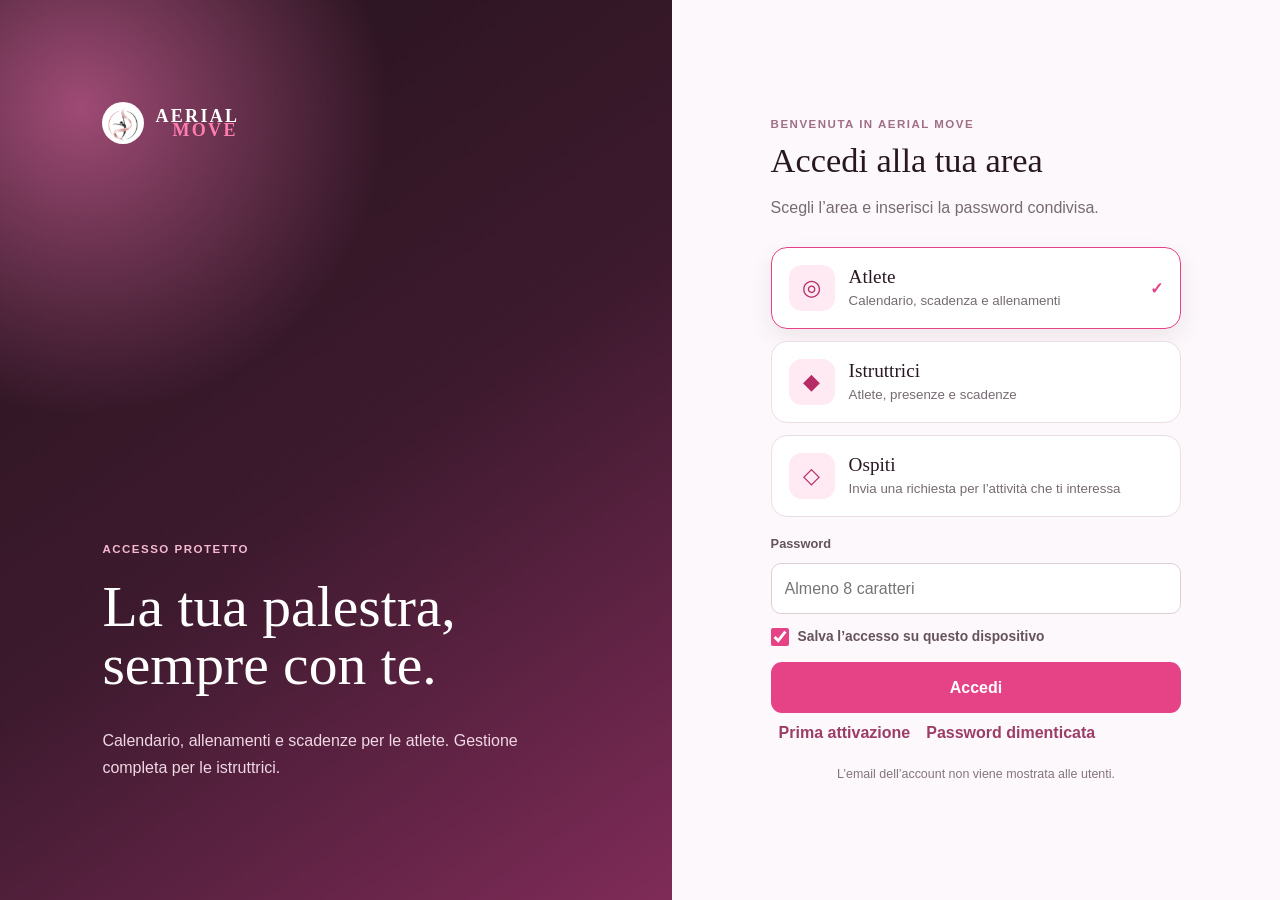
==== index.html @ 75194de3 "Calendario prenotazioni per atlete e istruttrici" ====
<!doctype html>
<html lang="it">
<head>
  <meta charset="utf-8">
  <meta name="viewport" content="width=device-width,initial-scale=1,viewport-fit=cover">
  <meta name="theme-color" content="#301522">
  <meta name="apple-mobile-web-app-capable" content="yes">
  <meta name="apple-mobile-web-app-status-bar-style" content="default">
  <meta name="apple-mobile-web-app-title" content="Aerial Move">
  <meta http-equiv="Cache-Control" content="no-cache, no-store, must-revalidate">
  <meta http-equiv="Pragma" content="no-cache">
  <meta http-equiv="Expires" content="0">
  <link rel="apple-touch-icon" href="https://ztskaqyudcamdailxdef.supabase.co/functions/v1/aerial-move?asset=app-icon-v2">
  <link rel="icon" type="image/png" href="https://ztskaqyudcamdailxdef.supabase.co/functions/v1/aerial-move?asset=app-icon-v2">
  <link rel="manifest" href="manifest.webmanifest?v=2026.11.18.81">
  <title>Aerial Move</title>
  <link rel="stylesheet" href="booking-calendar.css?v=2026.11.18.81">
  <script src="booking-calendar.js?v=2026.11.18.81" defer></script>
  <style>
    :root{--ink:#281721;--wine:#311725;--pink:#e64286;--paper:#fffafd;--line:#eadfe6;--muted:#766b72;--good:#198258}
    *{box-sizing:border-box}body{margin:0;background:var(--paper);color:var(--ink);font:16px/1.45 Arial,sans-serif}button,input,textarea,select{font:inherit}button{cursor:pointer}
    .hidden{display:none!important}.brand{display:flex;align-items:center;gap:11px;font:18px Georgia,serif;letter-spacing:.13em}.brand>img{width:42px;height:42px;flex:0 0 42px;border-radius:50%;object-fit:cover;background:#fff}.brand i{display:block;margin-left:17px;color:#ff7eb0;font-style:normal}.brand b{line-height:.82}
    .eyebrow{margin:0;color:#a06f86;font-size:.72rem;font-weight:800;letter-spacing:.13em}.muted{color:var(--muted)}
    .auth{min-height:100vh;display:grid;grid-template-columns:1.05fr .95fr;background:#fdf8fb}.auth-copy{padding:clamp(42px,8vw,110px);color:#fff;background:radial-gradient(circle at 12% 12%,#9f4b75 0,transparent 31%),linear-gradient(145deg,#25131d,#3d1a2e 52%,#7f2b58);display:flex;flex-direction:column;justify-content:center}.auth-copy .brand{margin-bottom:auto}.auth-copy h1{max-width:590px;margin:18px 0;font:clamp(2.7rem,4.5vw,4.4rem)/1 Georgia,serif}.auth-copy p{max-width:535px;color:#f0d8e4;line-height:1.7}.auth-panel{width:min(100%,590px);padding:clamp(35px,7vw,90px);margin:auto}.auth-panel h2{margin:8px 0;font:2.15rem Georgia,serif}.roles{display:grid;gap:12px;margin:28px 0 18px}.role{display:grid;grid-template-columns:auto 1fr auto;align-items:center;gap:14px;width:100%;padding:17px;border:1px solid var(--line);border-radius:16px;background:#fff;color:var(--ink);text-align:left}.role.selected{border-color:var(--pink);box-shadow:0 10px 25px #421a2b14}.role-icon{display:grid;place-items:center;width:46px;height:46px;border-radius:13px;color:#b62c67;background:#ffe9f2;font-size:22px}.role b{display:block;font:1.2rem Georgia,serif}.role small{display:block;margin-top:3px;color:var(--muted)}.tick{opacity:0;color:var(--pink);font-weight:bold}.role.selected .tick{opacity:1}
    .auth-form{display:grid;gap:9px}.auth-form label{font-size:.8rem;font-weight:700;color:#66535d}.auth-form input{width:100%;padding:13px;border:1px solid #ddcfd6;border-radius:10px;background:#fff}.remember{display:flex!important;align-items:center;gap:9px;margin:4px 0 6px;color:#66535d!important;font-size:.86rem!important}.remember input{width:18px!important;height:18px;padding:0!important;margin:0;accent-color:var(--pink)}.primary{display:flex;justify-content:center;align-items:center;gap:8px;width:100%;padding:14px 17px;border:0;border-radius:11px;background:var(--pink);color:#fff;font-weight:800}.link{padding:8px;border:0;background:transparent;color:#9b3d67;font-weight:700}.notice{margin:13px 0 0;padding:11px 12px;border-radius:9px;background:#fff0f6;color:#7b2b50;font-size:.86rem}.error{background:#fff0f2;color:#9d3f52}.fine{margin:13px 0 0;color:#84757d;font-size:.78rem;text-align:center}.result-details{display:grid;gap:10px;margin-top:13px;padding-top:12px;border-top:1px solid #f0d5e1}.result-details p{margin:0}.result-details strong{font-family:Georgia,serif}.attendance-history{margin-top:14px;padding-top:13px;border-top:1px solid #f0d5e1}.attendance-history h4{margin:0 0 9px;font-family:Georgia,serif}.attendance-history ul{max-height:260px;overflow:auto;margin:0;padding:0;list-style:none}.attendance-history li{display:flex;justify-content:space-between;gap:12px;padding:9px 0;border-bottom:1px solid #f5dfe8;font-size:.84rem}.attendance-history li:last-child{border-bottom:0}.attendance-history time{white-space:nowrap;color:var(--muted)}.pilates-slots{display:grid;grid-template-columns:repeat(3,minmax(0,1fr));gap:13px;margin-top:17px}.pilates-slot{padding:18px;border:1px solid var(--line);border-radius:13px;background:#fff8fb}.pilates-slot h3{margin:0;font:1.35rem Georgia,serif}.pilates-slot p{margin:5px 0 14px;color:var(--muted);font-size:.84rem}.pilates-slot button{width:100%;padding:10px;border:0;border-radius:8px;background:var(--wine);color:#fff;font-weight:700}.pilates-slot button:disabled{cursor:not-allowed;background:#bdb1b7}.pilates-roster{display:grid;gap:10px;margin-top:18px}.pilates-roster section{padding:16px;border:1px solid var(--line);border-radius:12px;background:#fff}.pilates-roster h3{margin:0 0 8px;font-family:Georgia,serif}@media(max-width:820px){.pilates-slots{grid-template-columns:1fr}}
    .shell{min-height:100vh}.sidebar{position:fixed;inset:0 auto 0 0;width:255px;padding:28px 16px 20px;overflow-y:auto;overscroll-behavior:contain;-webkit-overflow-scrolling:touch;background:#241720;color:#d8cbd5;display:flex;flex-direction:column}.sidebar .brand{color:#fff;margin:0 9px 30px}.active-role{padding:12px;margin-bottom:18px;border-radius:12px;background:#47273a}.active-role small{display:block;color:#bba8b3;font-size:.65rem;letter-spacing:.1em}.active-role b{color:#fff}.nav{display:grid;gap:4px}.nav button{display:flex;align-items:center;gap:10px;width:100%;padding:12px 13px;border:0;border-radius:9px;background:transparent;color:#c5b4be;text-align:left}.nav button.active,.nav button:hover{color:#fff;background:#4d2a3f}.logout{margin-top:auto;padding:11px;border:0;border-radius:9px;background:transparent;color:#d8cbd5;text-align:left}.main{margin-left:255px;padding:36px clamp(18px,5vw,76px)}.top{display:flex;justify-content:space-between;align-items:center;margin-bottom:28px}.top h1{margin:7px 0 0;font:clamp(2rem,3vw,2.55rem) Georgia,serif}.chip{padding:8px 10px;border:1px solid #f2d2df;border-radius:99px;color:#9b3d67;background:#fff5f9;font-size:.76rem;font-weight:700}
    .hero{display:flex;justify-content:space-between;align-items:center;min-height:180px;padding:29px 33px;border-radius:19px;color:#fff;background:linear-gradient(115deg,#872d5a,#e15b91)}.hero.dark{background:linear-gradient(115deg,#331725,#762d58)}.hero h2{margin:11px 0 6px;font:2rem Georgia,serif}.hero p{margin:0;color:#ffe3ee}.orb{display:grid;place-content:center;width:102px;height:102px;border:1px solid #ffffff2b;border-radius:50%;background:#ffffff22;text-align:center;font:2.1rem Georgia,serif}.grid{display:grid;grid-template-columns:repeat(2,minmax(0,1fr));gap:17px;margin-top:18px}.metrics{display:grid;grid-template-columns:repeat(3,minmax(0,1fr));gap:15px;margin:18px 0}.metric,.card{padding:22px;border:1px solid var(--line);border-radius:15px;background:#fff}.metric b{display:block;font:2rem Georgia,serif}.metric p{margin:3px 0 0;color:var(--muted);font-size:.82rem}.card h2,.card h3{margin:6px 0;font-family:Georgia,serif}.card-head{display:flex;align-items:flex-start;justify-content:space-between;gap:12px;padding-bottom:14px;border-bottom:1px solid #eee4e9}.card-head button,.small-btn{padding:9px 11px;border:0;border-radius:8px;background:var(--wine);color:#fff;font-size:.8rem;font-weight:700}.lookup{display:grid;grid-template-columns:1fr auto;gap:8px;margin-top:16px}.lookup input,.field input,.field textarea,.field select{width:100%;padding:10px;border:1px solid #ddcfd6;border-radius:8px;background:#fff}.lookup button{padding:10px 13px;border:0;border-radius:8px;background:var(--pink);color:#fff;font-weight:700}.result{margin-top:13px;padding:13px;border-radius:9px;background:#fff0f6}.result b{display:block;margin-top:4px;font:1.1rem Georgia,serif}
    .table-wrap{overflow:auto;margin-top:15px}.table{width:100%;min-width:720px;border-collapse:collapse}.table th,.table td{padding:11px 9px;border-bottom:1px solid #eee4e9;text-align:left;font-size:.82rem}.table th{color:#66535d}.table button{border:0;background:transparent;color:#bb316b;font-weight:700}.schedule{width:100%;min-width:760px;border-collapse:collapse;margin-top:15px}.schedule th,.schedule td{padding:9px;border-bottom:1px solid #eee5ea;text-align:left;font-size:.75rem;vertical-align:top}.slot{display:block;padding:7px;border-radius:7px;background:#ed639f;color:#fff}.slot small{display:block;margin-top:3px;color:#fff;font-size:.66rem;font-weight:700;white-space:nowrap}.workouts{display:grid;grid-template-columns:repeat(2,minmax(0,1fr));gap:14px}.workout{padding:19px;border:1px solid var(--line);border-radius:14px;background:#fff}.workout em{color:#b03b6b;font-size:.72rem;font-style:normal;font-weight:800}.workout h3{margin:7px 0;font:1.25rem Georgia,serif}.workout p{color:var(--muted);font-size:.85rem}.workout a{color:#b52d67;font-weight:800;text-decoration:none}
    .empty{padding:30px;text-align:center;color:var(--muted)}.instructor-list{display:grid;grid-template-columns:repeat(2,minmax(0,1fr));gap:12px;margin-top:18px}.instructor-card{display:flex;align-items:center;gap:13px;padding:15px;border:1px solid var(--line);border-radius:12px;background:#fff8fb}.instructor-avatar{display:grid;place-items:center;width:42px;height:42px;border-radius:50%;background:#ffe2ee;color:#a72d62;font:700 1rem Georgia,serif}.instructor-card b{font:1.05rem Georgia,serif}.modal{position:fixed;inset:0;z-index:30;display:grid;place-items:center;padding:18px;background:#1c1017aa}.modal-box{width:min(100%,760px);max-height:92vh;overflow:auto;padding:23px;border-radius:16px;background:#fff}.form-grid{display:grid;grid-template-columns:repeat(2,minmax(0,1fr));gap:12px}.field{display:grid;gap:5px;border:0;margin:0;padding:0}.field span{color:var(--muted);font-size:.75rem;font-weight:700}.field.full{grid-column:1/-1}.choice-grid{display:grid;grid-template-columns:repeat(2,minmax(0,1fr));gap:7px;padding:11px;border:1px solid #ddcfd6;border-radius:10px;background:#fff}.choice{display:flex;align-items:center;gap:8px;padding:7px;border-radius:7px;background:#fff8fb;font-size:.82rem}.choice input{width:auto}.medical-alert{margin-top:6px}.actions{display:flex;gap:9px;margin-top:18px}.actions button{padding:11px 14px;border:0;border-radius:9px;font-weight:700}.actions .save{background:var(--pink);color:#fff}.attendance-row{display:flex;align-items:center;gap:12px;padding:12px 0;border-bottom:1px solid #eee5ea}.attendance-row span{flex:1}.status{display:inline-flex;padding:5px 8px;border-radius:99px;color:var(--good);background:#e8f7ef;font-size:.75rem;font-weight:700}.status.warn{color:#8a5a00;background:#fff3ce}.status.danger{color:#a52d42;background:#ffe5ea}.status.neutral{color:#685862;background:#f2edf0}
    .athlete-toolbar{margin-bottom:12px;padding:18px}.athlete-toolbar-top{display:flex;align-items:center;justify-content:space-between;gap:14px}.athlete-toolbar h2{margin:3px 0}.athlete-count{display:inline-flex;margin-left:8px;padding:4px 8px;border-radius:99px;background:#fff0f6;color:#a72d62;font-size:.72rem;font-weight:800}.athlete-search-box{display:grid;grid-template-columns:auto 1fr;align-items:center;gap:8px;margin-top:12px;padding:9px 12px;border:1px solid #decbd4;border-radius:9px;background:#fff}.athlete-search-box:focus-within{border-color:var(--pink);box-shadow:0 0 0 3px #e6428612}.athlete-search-box b{color:#b52d67;font-size:1rem}.athlete-search-box input{width:100%;padding:1px;border:0;outline:0;background:transparent}.athlete-list{overflow:hidden;border:1px solid var(--line);border-radius:13px;background:#fff}.athlete-list-head,.athlete-profile-card{display:grid;grid-template-columns:minmax(170px,1.2fr) minmax(210px,1.55fr) minmax(115px,.8fr) minmax(145px,1fr) minmax(180px,1.2fr) 112px;align-items:center;gap:12px}.athlete-list-head{padding:10px 14px;background:#f8f1f5;color:#745d68;font-size:.68rem;font-weight:900;letter-spacing:.06em;text-transform:uppercase}.athlete-profile-card{min-width:0;padding:12px 14px;border-top:1px solid #f0e5ea}.athlete-profile-card:first-of-type{border-top:0}.athlete-profile-card:hover{background:#fffafd}.athlete-cell{min-width:0;font-size:.8rem}.athlete-identity{display:grid;grid-template-columns:36px 1fr;align-items:center;gap:9px}.athlete-avatar{display:grid;place-items:center;width:36px;height:36px;border-radius:10px;background:#ffe5ef;color:#8d2854;font:700 .76rem Georgia,serif}.athlete-name{display:block;margin-bottom:2px;font:700 .92rem Georgia,serif}.membership-code{display:block;overflow:hidden;color:#7a6670;font-size:.67rem;font-weight:700;text-overflow:ellipsis;white-space:nowrap}.athlete-activity-text{display:block;line-height:1.35}.athlete-instructors{margin:0;color:#4f4148;font-size:.78rem;font-weight:700}.athlete-summary{display:grid;gap:5px}.athlete-summary strong{font-size:.8rem}.athlete-summary .status{width:max-content;max-width:100%;padding:4px 7px;white-space:normal;font-size:.67rem}.athlete-summary small{color:var(--muted)}.athlete-row-actions{display:grid;gap:6px}.athlete-row-actions button{padding:7px 8px;border:0;border-radius:7px;font-size:.7rem;font-weight:800}.athlete-row-actions .payment{background:#fff0f6;color:#a72d62}.athlete-row-actions .open{background:var(--wine);color:#fff}
    .request-list{display:grid;gap:10px;margin-top:15px}.request-row{display:grid;grid-template-columns:minmax(175px,.9fr) minmax(260px,1.8fr) 145px 115px;align-items:center;gap:14px;padding:14px;border:1px solid var(--line);border-radius:11px;background:#fff}.request-person b{display:block;font:1rem Georgia,serif}.request-person small,.request-date{color:var(--muted);font-size:.75rem}.request-message{margin:0;font-size:.88rem;white-space:pre-wrap}.request-actions{display:grid;gap:6px}.request-actions button{padding:8px;border:0;border-radius:8px;background:var(--wine);color:#fff;font-size:.72rem;font-weight:800}.request-row.handled{background:#faf7f9}.request-row.handled .request-message{color:#746871}.athlete-danger-zone{display:flex;align-items:center;justify-content:space-between;gap:18px;margin-top:20px;padding:14px 15px;border:1px solid #f0cbd3;border-radius:11px;background:#fff5f6}.athlete-danger-zone b{display:block;color:#8d293e;font-size:.85rem}.athlete-danger-zone small{display:block;margin-top:3px;color:#80656c}.athlete-delete-button{flex:0 0 auto;padding:9px 12px;border:0;border-radius:8px;background:#a52d42;color:#fff;font-size:.75rem;font-weight:800}.delete-athlete-confirm{max-width:520px}.delete-athlete-warning{margin-top:15px;padding:14px;border-left:4px solid #a52d42;border-radius:9px;background:#fff1f3;color:#6f3441}.delete-athlete-warning ul{margin:8px 0 0;padding-left:19px}.delete-athlete-actions{display:grid;grid-template-columns:1fr 1fr;gap:9px;margin-top:18px}.delete-athlete-actions button{padding:11px;border:0;border-radius:9px;font-weight:800}.delete-athlete-cancel{background:#f1eaee;color:#5f4c55}.delete-athlete-confirm-button{background:#a52d42;color:#fff}
    @media(max-width:820px){.auth{grid-template-columns:1fr}.auth-copy{min-height:auto;padding:30px 24px}.auth-copy .brand{margin-bottom:55px}.auth-panel{padding:34px 22px}.sidebar{position:relative;width:100%;padding:15px}.sidebar .brand{margin:0}.active-role{display:none}.nav{display:flex;overflow:auto;margin-top:14px}.nav button{width:auto;white-space:nowrap}.logout{position:absolute;right:12px;top:17px;width:auto;margin:0}.main{margin:0;padding:24px 16px}.chip,.orb{display:none}.grid,.workouts{grid-template-columns:1fr}.metrics{grid-template-columns:repeat(2,1fr)}.hero{min-height:150px;padding:24px}.form-grid,.choice-grid{grid-template-columns:1fr}.field.full{grid-column:auto}.athlete-toolbar-top{align-items:flex-start}.athlete-list-head{display:none}.athlete-profile-card{grid-template-columns:1fr 1fr;gap:10px;padding:12px}.athlete-identity{grid-column:1/-1}.athlete-cell:before{display:block;margin-bottom:3px;color:#947381;font-size:.6rem;font-weight:900;letter-spacing:.08em;text-transform:uppercase;content:attr(data-label)}.athlete-identity:before{display:none}.athlete-row-actions{grid-column:1/-1;grid-template-columns:1fr 1fr}.athlete-summary .status{width:auto}.athlete-cell.activities{grid-column:1/-1}.request-row{grid-template-columns:1fr auto;gap:9px}.request-message{grid-column:1/-1}.request-date{grid-column:1}.request-actions{grid-column:2;grid-row:1/3}}
    .training-intro{display:flex;justify-content:space-between;align-items:center;margin-bottom:18px;padding:26px 29px;border-radius:17px;color:#fff;background:linear-gradient(115deg,#331725,#8a315f)}.training-intro h2{margin:9px 0;font:1.8rem Georgia,serif}.training-intro p{max-width:650px;margin:0;color:#f6dbe7}.training-time{display:grid;place-content:center;min-width:88px;height:88px;border-radius:50%;background:#e64286;text-align:center;font:2rem Georgia,serif}.training-time small{font:10px Arial,sans-serif;letter-spacing:.12em}.training-card{display:flex;min-height:176px;padding:0;overflow:hidden;border:1px solid var(--line);border-radius:14px;background:#fff;color:var(--ink);text-align:left}.training-card img{width:135px;object-fit:cover}.training-card>span{display:block;padding:18px}.training-card em{color:#a06f86;font-size:.7rem;font-style:normal;font-weight:800}.training-card h3{margin:7px 0;font:1.25rem Georgia,serif}.training-card p{margin:0 0 10px;color:var(--muted);font-size:.83rem}.training-card b{color:#bd2f6b;font-size:.82rem}.training-safety{margin-top:17px;padding:13px 15px;border-left:4px solid var(--pink);border-radius:8px;background:#fff0f6;color:#704458;font-size:.84rem}.workout-sheet{width:min(100%,790px)}.workout-sheet>img{width:100%;max-height:280px;object-fit:cover;border-radius:11px;margin:15px 0}.workout-meta{margin:4px 0;color:var(--muted)}.phase{display:grid;grid-template-columns:34px 1fr;gap:12px;padding:18px 0;border-top:1px solid var(--line)}.phase-number{display:grid;place-items:center;width:31px;height:31px;border-radius:50%;background:#ffe4ef;color:#c02f6c;font-weight:800}.phase h3{margin:3px 0 11px}.exercise-list{display:grid;gap:11px;margin:0;padding:0;list-style:none}.exercise-list li{padding:12px;border-radius:9px;background:#fff8fb}.exercise-list b{display:block;margin-bottom:4px}.exercise-list span{color:#675b62;font-size:.88rem;line-height:1.5}.workout-warning{margin:0;padding:12px;border-radius:8px;background:#fff0f6;color:#704458;font-size:.84rem}@media(max-width:820px){.training-intro{padding:22px}.training-time{display:none}.training-card img{width:110px}.training-card>span{padding:15px}.workout-sheet>img{max-height:190px}.phase{grid-template-columns:30px 1fr}}
    .pilates-program-hero{display:flex;align-items:center;justify-content:space-between;gap:24px;padding:25px 28px;border-radius:18px;color:#fff;background:linear-gradient(125deg,#2b1521 0%,#642341 58%,#d6407d 100%);box-shadow:0 16px 36px #3513211c}.pilates-program-hero h2{margin:7px 0 5px;font:1.9rem Georgia,serif}.pilates-program-hero p{max-width:650px;margin:0;color:#f7dce8}.pilates-program-badge{flex:0 0 auto;padding:12px 15px;border:1px solid #ffffff35;border-radius:12px;background:#ffffff17;text-align:center}.pilates-program-badge b{display:block;font:1.45rem Georgia,serif}.pilates-program-badge small{font-size:.7rem;letter-spacing:.09em}.pilates-builder{max-width:1100px;margin-top:16px;padding:0;overflow:hidden}.pilates-builder-head{display:flex;align-items:center;justify-content:space-between;gap:16px;padding:18px 21px;border-bottom:1px solid var(--line);background:#fffafd}.pilates-builder-head h3{margin:2px 0}.pilates-builder-head span{color:var(--muted);font-size:.8rem}.pilates-session-rows{display:grid;gap:10px;padding:16px}.pilates-session-row{overflow:hidden;border:1px solid #eadce3;border-radius:13px;background:#fff;box-shadow:0 5px 14px #3712220a}.pilates-row-top{display:flex;align-items:center;justify-content:space-between;gap:12px;padding:9px 12px;background:#f9f1f5}.pilates-row-number{display:flex;align-items:center;gap:8px;color:#6b4658;font-size:.75rem;font-weight:900;letter-spacing:.05em;text-transform:uppercase}.pilates-row-number i{display:grid;place-items:center;width:25px;height:25px;border-radius:50%;background:#e64286;color:#fff;font-style:normal}.pilates-remove{padding:6px 9px;border:0;border-radius:7px;background:transparent;color:#a52d42;font-size:.72rem;font-weight:800}.pilates-row-fields{display:grid;grid-template-columns:minmax(145px,1fr) minmax(170px,1fr) minmax(210px,1.5fr) minmax(105px,.7fr) minmax(105px,.7fr);align-items:start;gap:11px;padding:13px}.pilates-row-fields .field span{color:#654f59;font-size:.7rem;text-transform:uppercase;letter-spacing:.04em}.pilates-row-fields input,.pilates-row-fields select{height:41px;width:100%}.pilates-day{display:inline-flex;width:max-content;margin-top:2px;padding:3px 7px;border-radius:99px;color:#a72d62;background:#fff0f6;font-size:.66rem;font-weight:900;text-transform:capitalize}.pilates-builder-actions{display:flex;align-items:center;justify-content:space-between;gap:10px;padding:15px 18px;border-top:1px solid var(--line);background:#fffafd}.pilates-builder-actions button{padding:11px 14px;border:0;border-radius:9px;font-weight:800}.pilates-add{color:#8f2e59;background:#ffeaf2}.pilates-publish{color:#fff;background:var(--pink);box-shadow:0 7px 16px #e6428630}.pilates-publish:disabled{opacity:.6}.pilates-published{max-width:1100px;margin-top:16px}.pilates-week-grid{display:grid;grid-template-columns:repeat(2,minmax(0,1fr));gap:12px;margin-top:16px}.pilates-day-card{overflow:hidden;border:1px solid var(--line);border-radius:13px;background:#fff}.pilates-day-card-head{display:flex;align-items:center;justify-content:space-between;gap:10px;padding:12px 14px;background:#f9f1f5}.pilates-day-card-head b{font:1rem Georgia,serif;text-transform:capitalize}.pilates-day-card-head small{color:#8d6c7c;font-weight:800}.pilates-program-item{display:grid;grid-template-columns:105px 1fr auto;align-items:center;gap:11px;padding:12px 14px;border-top:1px solid #f1e6eb}.pilates-program-item:first-of-type{border-top:0}.pilates-program-time{font-weight:900;color:#351725}.pilates-program-location{min-width:0;color:#67545d;font-size:.82rem}.pilates-program-location:before{content:'Luogo · ';color:#aa7890;font-size:.7rem;font-weight:800}.pilates-delete{padding:7px 9px;border:0;border-radius:7px;color:#a52d42;background:#fff0f2;font-size:.7rem;font-weight:800}.notification-item{display:grid;gap:3px;padding:11px;border-radius:9px;background:#fff8fb}.notification-item time{color:var(--muted);font-size:.72rem}@media(max-width:820px){.pilates-program-hero{padding:21px}.pilates-program-badge{display:none}.pilates-row-fields{grid-template-columns:1fr 1fr}.pilates-row-fields .pilates-location{grid-column:1/-1}.pilates-week-grid{grid-template-columns:1fr}}@media(max-width:560px){.pilates-program-hero h2{font-size:1.55rem}.pilates-builder-head{align-items:flex-start}.pilates-builder-head>span{display:none}.pilates-row-fields{grid-template-columns:1fr 1fr}.pilates-row-fields .pilates-date-field,.pilates-row-fields .pilates-location{grid-column:1/-1}.pilates-builder-actions{align-items:stretch;flex-direction:column}.pilates-builder-actions button{width:100%}.pilates-program-item{grid-template-columns:1fr auto}.pilates-program-location{grid-column:1/-1;grid-row:2}.pilates-delete{grid-column:2;grid-row:1}.pilates-program-time{font-size:.9rem}}
    @media(max-width:560px){.athlete-danger-zone{align-items:stretch;flex-direction:column}.athlete-delete-button{width:100%}.delete-athlete-actions{grid-template-columns:1fr}}
    .person-fee-card{margin-top:12px;padding:16px}.person-fee-head{display:flex;justify-content:space-between;align-items:start;gap:12px;padding-bottom:10px}.person-fee-head h3{font-size:1.05rem;margin:0 0 3px}.person-fee-head small{color:var(--muted);font-size:.73rem}.person-fee-lines{display:grid;gap:0}.person-fee-line{display:grid;grid-template-columns:minmax(0,1fr) auto;align-items:center;gap:10px;padding:10px 0;border-top:1px solid var(--line)}.person-fee-line b{font-size:.85rem}.person-fee-line small{display:block;color:var(--muted);font-size:.73rem;margin-top:4px}.person-fee-line .status{margin-top:5px}.person-fee-line button{white-space:normal}.person-fee-summary{grid-template-columns:minmax(120px,1fr) minmax(110px,.8fr) minmax(180px,1.5fr);align-items:start}.person-fee-label{display:block;color:var(--muted);font-size:.67rem;font-weight:800;letter-spacing:.04em;text-transform:uppercase;margin-bottom:5px}.person-fee-registration{background:#fff8fb;margin:0 -7px;padding:11px 7px;border-radius:8px}.person-payment-entry{padding:6px 0;font-size:.8rem;border-bottom:1px solid #f4e8ee}.person-payment-entry:last-child{border-bottom:0}.person-payment-actions{display:inline-flex;gap:9px;flex-wrap:wrap;margin-left:7px}.person-payment-actions button{border:0;background:transparent;color:#a52d62;font-size:.73rem;font-weight:800;padding:3px}.person-fee-total{font-size:.85rem;font-weight:800;text-align:right}.person-fee-total small{display:block;font-weight:400}@media(max-width:600px){.person-fee-summary{grid-template-columns:minmax(0,1fr)}.person-fee-summary>div{min-width:0}.person-payment-actions{margin-left:0;display:flex}.person-fee-head{flex-wrap:wrap}.person-fee-total{text-align:left}.person-fee-line:not(.person-fee-summary){grid-template-columns:minmax(0,1fr) auto}.person-fee-card{padding:14px}}
    .person-fee-metrics{grid-template-columns:repeat(4,minmax(0,1fr));gap:10px}.person-fee-metrics .metric{padding:14px}.person-fee-metrics .metric b{font-size:1.5rem}@media(max-width:600px){.person-fee-metrics{grid-template-columns:repeat(2,minmax(0,1fr))}}
  </style>
</head>
<body>
  <div id="root"></div>
  <script>
    const APP_VERSION='2026.11.18.81';
    const STORAGE_KEY='aerial_move_session_v2';
    const state={role:'atlete',mode:'login',token:localStorage.getItem(STORAGE_KEY)||sessionStorage.getItem(STORAGE_KEY)||'',profile:null,tab:'home',athletes:[],editing:null,summary:null};
    let quickPaymentContext={athleteId:null,fromAthlete:false,dirty:false};
    let pilatesBookingInFlight=false,pilatesAvailabilityRequest=0,pilatesCodeTimer;
    let updateCheckRunning=false;
    async function checkForAppUpdate(){if(updateCheckRunning)return;updateCheckRunning=true;try{const updateUrl=new URL('version.json',location.href);updateUrl.searchParams.set('app-update',Date.now());const response=await fetch(updateUrl,{cache:'no-store'});if(!response.ok)return;const latest=String((await response.json()).version||'');if(latest&&latest!==APP_VERSION){const nextUrl=new URL('./',location.href);nextUrl.searchParams.set('v',latest);nextUrl.searchParams.set('refresh',Date.now());location.replace(nextUrl.href)}}catch{}finally{updateCheckRunning=false}}
    window.addEventListener('focus',checkForAppUpdate);
    document.addEventListener('visibilitychange',()=>{if(!document.hidden)checkForAppUpdate()});
    window.addEventListener('pageshow',checkForAppUpdate);
    setTimeout(checkForAppUpdate,2500);
    setInterval(checkForAppUpdate,60000);
    if('serviceWorker'in navigator)window.addEventListener('load',()=>navigator.serviceWorker.register('sw.js?v='+APP_VERSION,{updateViaCache:'none'}).then((registration)=>registration.update()).catch(()=>{}));
    const brandLogo='[data-uri]';
    const activityOptions=['Ginnastica acrobatica','Tessuto aereo','Cerchio aereo agonista','Lollipop','Cerchio aereo non agonista','Cerchio aereo agonista + Move Lab','Cerchio aereo non agonista + Move Lab','Mini Move','Amaca aerea baby','Amaca aerea relax','Pole Dance','Bungee Fly','Pilates Base','Pilates Plus','Surf Pilates','Hip Hop','Quota iscrizione'];
    const instructorOptions=['MARTINA','ITALIA','ANGELA','ROSALINDA','DEBORA','PHILOMENA','ROBERTO','ANDREA'];
    const trainingImages={strength:'training/strength-bridge.jpg',stretch:'training/stretching-flexibility.jpg',cool:'training/cooldown-mobility.jpg'};
    const trainingWarm=[
      ['Collo','Esegui tiraggi laterali aiutandoti delicatamente con la mano. Porta poi il mento verso il petto e fai 10 inclinazioni lente a destra e sinistra; mantieni ogni allungo 20 secondi.'],
      ['Spalle','Fai 10 rotazioni avanti e 10 indietro, poi 10 circonduzioni a braccia tese in entrambe le direzioni. Tieni sempre le spalle lontane dalle orecchie.'],
      ['Busto','Con gambe aperte inclina il busto lateralmente e lascia il braccio opposto lungo l’orecchio. Mantieni 20 secondi per lato, poi fai 20 rotazioni controllate.'],
      ['Gambe e plié','Con talloni interni e punte aperte piega e stendi le ginocchia 10 volte. Mantieni il grand plié in seconda per 10 secondi con addome e glutei attivi.'],
      ['Mobilità con yoga block','Con piedi paralleli e mani sul blocchetto, scendi con il busto mantenendo le gambe tese per 20 secondi. Poi piega e stendi le gambe 10 volte.']
    ];
    const trainingCool=[
      ['Compensazione in avanti','Porta il busto in chiusura senza spingere. Rimani 20–30 secondi respirando lentamente.'],
      ['Torsione del busto','Con le braccia aperte esegui una torsione morbida a destra e sinistra. Mantieni 20 secondi per lato.'],
      ['Abbraccio delle ginocchia','Sdraiata, raccogli le ginocchia al petto e abbracciale per 20 secondi. Srotola poi la schiena lentamente.'],
      ['Gambe al muro','Sdraiati vicino a una parete e appoggia le gambe in alto per 5 minuti. Lascia rilassare la zona lombare e respira.']
    ];
    const trainingDays=[
      {day:'Lunedì',title:'Spalle e apertura dorsale',image:'strength',kit:'Tappetino, elastic band, 2 yoga block e sedia',focus:[
        ['Piegamenti braccia con elastico','Tieni l’elastico dietro la schiena. Piega i gomiti mantenendoli paralleli al pavimento, esegui 10 movimenti e mantieni la piega 10 secondi.'],
        ['Tiraggio sopra la testa','Un’estremità dell’elastico resta sopra la testa e l’altra dietro la schiena. Stendi il braccio dietro per 10 ripetizioni, tieni l’allungo 10 secondi e cambia lato.'],
        ['Yoga block tra i gomiti','Metti il blocchetto tra i gomiti, stringilo per 10 secondi e, senza perderlo, alza e abbassa i gomiti 10 volte.'],
        ['Stretching spalle su sedia','A quattro zampe appoggia le mani sulla sedia, braccia tese e ginocchia a 90°. Lascia scendere la testa per 20 secondi, poi esegui 10 gobba-arco.'],
        ['Rinforzo prono','A pancia sotto, fronte a terra: solleva le braccia tese 10 volte e mantieni 10 secondi. Poi piega i gomiti verso le scapole per 10 movimenti.']
      ]},
      {day:'Martedì',title:'Schiena e preparazione rovesciata',image:'stretch',kit:'Tappetino, yoga block e parete; rovesciata solo se già sicura',focus:[
        ['Gobba-arco a quattro zampe','Con le mani sotto le spalle passa lentamente da gobba ad arco per 10 volte. Mantieni poi 10 secondi in ogni posizione senza comprimere il collo.'],
        ['Spalle sullo yoga block','A quattro zampe metti le mani sul block, braccia tese e ginocchia a 90°. Porta prima la fronte e poi il mento verso il pavimento, 20 secondi per posizione.'],
        ['Arco base','Sdraiata prona, braccia tese e bacino a terra. Muovi lentamente la testa avanti e indietro 10 volte, mantieni l’arco 10 secondi e fai 8 piegamenti delle gambe.'],
        ['Slanci in arco','A quattro zampe inarca la schiena e tieni una gamba tesa dietro. Fai 10 slanci piegati, poi scendi sui gomiti e fanne 8; ripeti dall’altro lato.'],
        ['Rovesciata opzionale','Solo se la tecnica è già stabile usa la parete per la discesa in ponte o per la verticale sui gomiti. Interrompi subito se perdi il controllo.']
      ]},
      {day:'Mercoledì',title:'Spaccate frontale e sagittale',image:'stretch',kit:'Tappetino, 2 yoga block e sedia',focus:[
        ['Apertura gambe sul block','Con gambe aperte e piedi paralleli appoggia le mani al blocchetto. Mantieni 20 secondi, poi piega e stendi le gambe 10 volte senza chiudere il petto.'],
        ['Pike con piedi sul block','Sali con i piedi paralleli sul blocchetto e porta il busto avanti. Tieni le gambe tese per 20 secondi, poi fai 10 discese dei talloni verso il pavimento.'],
        ['Affondo con block','Metti un block basso sotto il ginocchio posteriore. Nell’affondo piega e stendi il ginocchio 10 volte; mantieni poi l’allungo 10 secondi e cambia lato.'],
        ['Spaccata frontale assistita','Entra gradualmente usando i block o un cuscino come sostegno. Mantieni 30 secondi per lato senza molleggiare e con le anche allineate.'],
        ['Spaccata sagittale assistita','Apri le gambe quanto permette la mobilità del giorno. Usa mani o block davanti per scaricare il peso e mantieni 30 secondi senza forzare.']
      ]},
      {day:'Giovedì',title:'Schiena, lombari e glutei',image:'strength',kit:'Tappetino e yoga block',focus:[
        ['Braccia e gambe prone','A pancia sotto con fronte a terra, solleva le braccia tese 10 volte e tienile 10 secondi. Fai lo stesso con le gambe senza irrigidire il collo.'],
        ['Dorsali e lombari','Con mani incrociate dietro la testa esegui 10 sollevamenti del busto senza staccare le gambe. Poi solleva insieme braccia, busto e gambe per 10 volte.'],
        ['Glute bridge','Supina, piedi a terra e addome attivo: solleva e abbassa il bacino 20 volte senza appoggiare del tutto il sedere. Mantieni l’ultima ripetizione 20 secondi.'],
        ['Glute bridge a una gamba','Piega una gamba con il ginocchio verso il soffitto. Solleva il bacino 10 volte e mantieni 10 secondi; ripeti con l’altra gamba.'],
        ['Cestino','A pancia sotto afferra le caviglie dall’esterno. Solleva busto e cosce 10 volte e mantieni 10 secondi; dondola solo se la posizione è confortevole.']
      ]},
      {day:'Venerdì',title:'Ponte e flessibilità schiena',image:'strength',kit:'Tappetino, 2 yoga block e sedia',focus:[
        ['Arco con block sotto le mani','In arco, mani su block bassi e bacino ben appoggiato. Spingi sulle mani, solleva il busto e piega le gambe 8 volte; mantieni 10 secondi.'],
        ['Arco con block sotto le ginocchia','Metti due block bassi e vicini sotto le ginocchia. Con braccia tese solleva il busto 8 volte e mantieni 10 secondi senza staccare il bacino.'],
        ['Allunghi da seduta','Da seduta con gambe piegate e una mano dietro, alza il bacino e porta l’altro braccio indietro. Ripeti 8 volte per lato e resta 10 secondi.'],
        ['Ponte base','Sali in ponte prima con i piedi in mezza punta, braccia tese e peso sulle spalle. Mantieni 10 secondi; ripeti poi con i piedi a terra.'],
        ['Ponte con yoga block','Con due block bassi e paralleli entra in ponte e fai piccoli dondolii per spostare gradualmente il peso dalle gambe alle braccia.']
      ]},
      {day:'Sabato',title:'Potenziamento lower e core',image:'strength',kit:'Tappetino, elastic band o piccoli pesi',focus:[
        ['Hip thrust o glute bridge','Esegui 10 ripetizioni, 10 pulse e una tenuta di 10 secondi. Ripeti per 4 serie mantenendo l’addome attivo.'],
        ['Step up stabile','Sali con tutto il piede su una sedia molto stabile o un gradino. Spingi dal tallone, controlla la discesa e fai 12 ripetizioni per gamba per 3 serie.'],
        ['Abductor con banda','Metti la banda sopra le ginocchia, siediti stabile e apri le gambe. Fai 10 ripetizioni col busto indietro, 10 neutro e 10 in avanti, per 3 serie.'],
        ['Plank alternato','Appoggia gomiti o mani sotto le spalle e mantieni il corpo in linea per 45–60 secondi senza lasciare scendere il bacino.'],
        ['Clam shell con elastico','Sdraiata su un lato con ginocchia piegate, apri il ginocchio superiore senza ruotare il bacino. Fai 15 ripetizioni per lato per 3 serie.']
      ]},
      {day:'Domenica',title:'Posturale, mobilità e recupero',image:'cool',kit:'Tappetino, yoga block e parete',focus:[
        ['Rotazioni per le spalle','Esegui 10 rotazioni avanti e indietro, poi 10 circonduzioni con gomiti piegati e 10 con braccia tese. Mantieni il collo rilassato.'],
        ['Braccia dietro da seduta','Siediti con gambe piegate e mani dietro. Fai scivolare lentamente il sedere avanti finché senti l’apertura, poi mantieni 20 secondi.'],
        ['Apertura su yoga block','Metti due block sovrapposti nella zona delle scapole, sdraiati con ginocchia piegate e porta le braccia indietro. Mantieni 20–30 secondi.'],
        ['Cervo con elastico','Nella posizione di cervo usa l’elastico tra il piede della gamba dietro e la mano opposta. Piega e stendi 10 volte, poi mantieni 10 secondi per lato.'],
        ['Microcircolo','Concludi con le gambe al muro per 5 minuti e respirazione lenta. Lascia rilassare spalle, mascella e zona lombare.']
      ]}
    ];
    const root=document.getElementById('root');
    new MutationObserver(()=>root.querySelectorAll('.brand>img').forEach((image)=>{if(image.src!==brandLogo)image.src=brandLogo})).observe(root,{childList:true,subtree:true});
    const esc=(value)=>String(value??'').replace(/[&<>"']/g,(c)=>({'&':'&amp;','<':'&lt;','>':'&gt;','"':'&quot;',"'":'&#39;'}[c]));
    const fmt=(value)=>value?new Intl.DateTimeFormat('it-IT',{day:'numeric',month:'long',year:'numeric'}).format(new Date(value+'T12:00:00')):'Non indicata';
    const euro=(value)=>value!==null&&value!==undefined&&value!==''?new Intl.NumberFormat('it-IT',{style:'currency',currency:'EUR'}).format(Number(value)):'Non indicato';
    async function server(action,payload){const headers={'Content-Type':'application/json'};if(state.token)headers.Authorization='Bearer '+state.token;const response=await fetch('https://ztskaqyudcamdailxdef.supabase.co/functions/v1/aerial-move',{method:'POST',headers,body:JSON.stringify(Object.assign({action},payload||{}))});const body=await response.json().catch(()=>null);if(!response.ok)throw new Error(body&&body.error||'Operazione non riuscita');return body}
    function setRole(role){state.role=role;document.querySelectorAll('.role').forEach((el)=>el.classList.toggle('selected',el.dataset.role===role))}
    function openGuestArea(){state.role='ospiti';state.mode='guest';renderGuestPublic()}
    function leaveGuestArea(){state.role='atlete';state.mode='login';authView()}
    function authView(message,isError){const reset=state.mode==='reset';const title=reset?'Scegli una nuova password':(state.mode==='login'?'Accedi alla tua area':'Prima attivazione');const intro=reset?'Inserisci due volte la nuova password dell’account Atlete.':'Scegli l’area e inserisci la password condivisa.';const roles=reset?'':'<div class="roles"><button class="role '+(state.role==='atlete'?'selected':'')+'" data-role="atlete" onclick="setRole(\'atlete\')"><span class="role-icon">◎</span><span><b>Atlete</b><small>Calendario, scadenza e allenamenti</small></span><span class="tick">✓</span></button><button class="role '+(state.role==='istruttrici'?'selected':'')+'" data-role="istruttrici" onclick="setRole(\'istruttrici\')"><span class="role-icon">◆</span><span><b>Istruttrici</b><small>Atlete, presenze e scadenze</small></span><span class="tick">✓</span></button><button class="role" type="button" onclick="openGuestArea()"><span class="role-icon">◇</span><span><b>Ospiti</b><small>Invia una richiesta per l’attività che ti interessa</small></span><span class="tick"></span></button></div>';const remember=state.mode==='login'?'<label class="remember"><input id="remember-device" type="checkbox" checked><span>Salva l’accesso su questo dispositivo</span></label>':'';const form=reset?'<form class="auth-form" onsubmit="submitReset(event)"><label for="password">Nuova password</label><input id="password" type="password" minlength="8" required autocomplete="new-password" placeholder="Almeno 8 caratteri"><label for="confirm">Ripeti nuova password</label><input id="confirm" type="password" minlength="8" required autocomplete="new-password" placeholder="Ripeti la password"><button class="primary" type="submit">Salva nuova password</button></form>':'<form class="auth-form" onsubmit="submitAuth(event)"><label for="password">Password</label><input id="password" type="password" minlength="8" required autocomplete="current-password" placeholder="Almeno 8 caratteri">'+(state.mode==='activate'?'<label for="confirm">Ripeti password</label><input id="confirm" type="password" minlength="8" required autocomplete="new-password" placeholder="Ripeti la password">':remember)+'<button class="primary" type="submit">'+(state.mode==='login'?'Accedi':'Attiva account')+'</button></form>';const links=reset?'':('<button class="link" onclick="toggleMode()">'+(state.mode==='login'?'Prima attivazione':'Torna al login')+'</button>'+(state.mode==='login'?'<button class="link" onclick="requestReset()">Password dimenticata</button>':''));root.innerHTML='<main class="auth"><section class="auth-copy"><div class="brand"><img src="aerial-move-logo.png" alt="Logo Aerial Move"><b>AERIAL<i>MOVE</i></b></div><p class="eyebrow" style="color:#f6b9d2">ACCESSO PROTETTO</p><h1>La tua palestra, sempre con te.</h1><p>Calendario, allenamenti e scadenze per le atlete. Gestione completa per le istruttrici.</p></section><section class="auth-panel"><p class="eyebrow">BENVENUTA IN AERIAL MOVE</p><h2>'+title+'</h2><p class="muted">'+intro+'</p>'+roles+form+(message?'<p class="notice '+(isError?'error':'')+'">'+esc(message)+'</p>':'')+links+'<p class="fine">L’email dell’account non viene mostrata alle utenti.</p></section></main>'}
    function toggleMode(){state.mode=state.mode==='login'?'activate':'login';authView()}
    function requestedStartTab(){const requested=new URLSearchParams(location.search).get('open');return ['pilates','requests','guest-requests'].includes(requested)?requested:'home'}
    async function submitAuth(event){event.preventDefault();const password=document.getElementById('password').value;if(state.mode==='activate'){const confirm=document.getElementById('confirm').value;if(password!==confirm){authView('Le due password non coincidono.',true);return}try{await server('activate',{role:state.role,password});authView('Controlla la relativa casella email, conferma l’account e poi torna qui per accedere.')}catch(error){authView('Non è stato possibile attivare l’account. Se è già attivo, usa il login.',true)}return}const remember=document.getElementById('remember-device')?.checked!==false;try{const data=await server('login',{role:state.role,password,remember});state.token=data.token;if(remember){localStorage.setItem(STORAGE_KEY,state.token);sessionStorage.removeItem(STORAGE_KEY)}else{sessionStorage.setItem(STORAGE_KEY,state.token);localStorage.removeItem(STORAGE_KEY)}state.profile=data.profile;state.role=data.profile.role;state.tab=requestedStartTab();dashboard()}catch(error){authView('Password non corretta oppure account non ancora confermato.',true)}}
    function requestReset(){authView(state.role==='atlete'?'Per reimpostare la password Atlete, contatta un’istruttrice.':'Per reimpostare la password Atlete, accedi all’area istruttrici e apri “Accesso atlete”.')}
    async function restore(){if(!state.token){authView();return}try{const data=await server('session');state.profile=data.profile;state.role=data.profile.role;state.tab=requestedStartTab();dashboard()}catch{state.token='';localStorage.removeItem(STORAGE_KEY);sessionStorage.removeItem(STORAGE_KEY);authView()}}
    async function logout(){try{await server('logout')}catch{}state.token='';localStorage.removeItem(STORAGE_KEY);sessionStorage.removeItem(STORAGE_KEY);state.profile=null;state.tab='home';authView()}
    const athleteNav=[['home','La mia area'],['calendar','Calendario'],['pilates','Prenotazioni'],['subscription','La mia scadenza'],['training','Allenamenti'],['requests','Richiesta informazioni']];
    const instructorNav=[['home','Panoramica'],['instructors','Istruttrici'],['calendar','Calendario'],['pilates-schedule','Programmazione Pilates'],['pilates','Prenotazioni'],['athletes','Schede atlete'],['requests','Richieste informazioni'],['attendance','Presenze'],['attendance-log','Registro presenze'],['unpaid','Quote mensili mancanti'],['summary','Riepilogo'],['subscriptions','Abbonamenti'],['medical','Certificati'],['access','Accesso atlete']];
    function dashboard(){const nav=state.role==='atlete'?athleteNav:instructorNav;root.innerHTML='<main class="shell"><aside class="sidebar"><div class="brand"><img src="aerial-move-logo.png" alt="Logo Aerial Move"><b>AERIAL<i>MOVE</i></b></div><div class="active-role"><small>AREA ATTIVA</small><b>'+esc(state.profile.display_name)+'</b></div><nav class="nav">'+nav.map((item)=>'<button class="'+(state.tab===item[0]?'active':'')+'" onclick="openTab(\''+item[0]+'\')">'+item[1]+'</button>').join('')+'</nav><button class="logout" onclick="logout()">Esci</button></aside><section class="main"><header class="top"><div><p class="eyebrow">AERIAL MOVE · VILLA D’AGRI</p><h1>'+tabTitle()+'</h1></div><span class="chip">Accesso protetto</span></header><div id="content"></div></section></main>';renderTab()}
    function tabTitle(){const labels={home:state.role==='atlete'?'La mia area':'Panoramica',instructors:'Istruttrici',calendar:'Calendario','pilates-schedule':'Programmazione settimanale Pilates',pilates:'Prenotazioni',subscription:'La mia scadenza',training:'Allenamenti',athletes:'Schede atlete',requests:'Richieste informazioni','guest-requests':'Richieste ospiti',attendance:'Presenze','attendance-log':'Registro presenze',unpaid:'Quote mensili mancanti',summary:'Riepilogo storico',subscriptions:'Scadenze abbonamenti',medical:'Certificati medici',access:'Accesso atlete'};return labels[state.tab]||'Aerial Move'}
    function openTab(tab){state.tab=tab;dashboard()}
    function renderTab(){if(state.tab==='calendar')return renderCalendar();if(state.tab==='pilates-schedule'&&state.role==='istruttrici')return renderPilatesSchedule();if(state.tab==='pilates')return state.role==='atlete'?renderPilatesBooking():renderPilatesAdmin();if(state.tab==='requests')return state.role==='atlete'?renderAthleteRequests():renderInstructorRequests();if(state.tab==='guest-requests'&&state.role==='istruttrici')return renderGuestRequests();if(state.role==='atlete'){if(state.tab==='subscription')return renderSubscription();if(state.tab==='training')return renderTraining();return renderAthleteHome()}if(state.tab==='instructors')return renderInstructors();if(state.tab==='athletes')return loadAthletes('athletes');if(state.tab==='attendance')return loadAthletes('attendance');if(state.tab==='attendance-log')return renderAttendanceLog();if(state.tab==='unpaid')return renderUnpaidPayments();if(state.tab==='summary')return renderSummary();if(state.tab==='subscriptions')return loadAthletes('subscriptions');if(state.tab==='medical')return loadAthletes('medical');if(state.tab==='access')return renderAthleteAccess();return renderInstructorHome()}
    function renderAthleteHome(){document.getElementById('content').innerHTML='<section class="hero"><div><p class="eyebrow" style="color:#f6b9d2">AREA ATLETE</p><h2>Pronta per il prossimo allenamento</h2><p>Consulta gli orari, allenati da casa e controlla la tua scadenza.</p></div><div class="orb">MOVE</div></section><div class="grid"><section class="card"><p class="eyebrow">LA TUA SCADENZA</p><h3>Usa il codice tessera</h3><p class="muted">Il codice mostra soltanto i dati del tuo abbonamento.</p><button class="small-btn" onclick="openTab(\'subscription\')">Controlla ora</button></section><section class="card"><p class="eyebrow">ALLENAMENTO A CASA</p><h3>7 schede da 50 minuti</h3><p class="muted">Stretching, potenziamento, ponte, spaccate e defaticamento.</p><button class="small-btn" onclick="openTab(\'training\')">Apri le schede</button></section></div><section class="card" style="margin-top:18px"><div class="card-head"><div><p class="eyebrow">AVVISI PILATES</p><h3>Nuovi turni disponibili</h3></div><button class="small-btn" onclick="openTab(\'pilates\')">Apri prenotazioni</button></div><div id="home-notifications"></div></section>';loadAthleteNotifications('home-notifications')}
    function renderInstructorHome(){document.getElementById('content').innerHTML='<section class="hero dark"><div><p class="eyebrow" style="color:#f6b9d2">AREA ISTRUTTRICI</p><h2>Gestione Aerial Move</h2><p>Aggiorna atlete, presenze, abbonamenti e certificati.</p></div><div class="orb">AM</div></section><div class="metrics"><section class="metric"><b id="metric-athletes">—</b><p>Atlete attive</p></section><section class="metric"><b id="metric-subs">—</b><p>Abbonamenti in scadenza</p></section><section class="metric"><b id="metric-medical">—</b><p>Certificati da controllare</p></section></div><section class="card"><div class="card-head"><div><p class="eyebrow">NOTIFICHE ISTRUTTRICI</p><h3>Avvisi dei propri corsi</h3></div><button class="small-btn" id="instructor-push-enable" onclick="openInstructorNotificationSettings()">Configura notifiche</button></div><p class="muted">Scegli il tuo nome e le attività che insegni. Riceverai prenotazioni, annullamenti e richieste delle tue atlete.</p><div id="instructor-push-status"></div><div id="instructor-notifications"></div></section><div class="grid"><section class="card"><h3>Istruttrici</h3><p class="muted">Consulta l’elenco completo delle istruttrici Aerial Move.</p><button class="small-btn" onclick="openTab(\'instructors\')">Mostra istruttrici</button></section><section class="card"><h3>Schede atlete</h3><p class="muted">Inserisci e aggiorna i dati delle atlete.</p><button class="small-btn" onclick="openTab(\'athletes\')">Gestisci atlete</button></section><section class="card"><h3>Presenze</h3><p class="muted">Seleziona la lezione e aggiorna manualmente le presenze.</p><button class="small-btn" onclick="openTab(\'attendance\')">Apri presenze</button></section><section class="card"><h3>Accesso atlete</h3><p class="muted">Reimposta la password condivisa delle atlete.</p><button class="small-btn" onclick="openTab(\'access\')">Gestisci password</button></section></div>';loadMetrics();loadInstructorNotifications();refreshInstructorPushStatus()}
    function renderAthleteAccess(){document.getElementById('content').innerHTML='<section class="card" style="max-width:620px"><p class="eyebrow">ACCESSO PROTETTO</p><h2>Reimposta password Atlete</h2><p class="muted">Questa operazione è disponibile solo alle istruttrici. Le atlete già connesse verranno disconnesse.</p><form class="auth-form" onsubmit="saveAthletePassword(event)" style="margin-top:18px"><label for="new-athlete-password">Nuova password Atlete</label><input id="new-athlete-password" type="password" minlength="8" required autocomplete="new-password" placeholder="Almeno 8 caratteri"><label for="confirm-athlete-password">Ripeti nuova password</label><input id="confirm-athlete-password" type="password" minlength="8" required autocomplete="new-password" placeholder="Ripeti la password"><button class="primary" type="submit">Salva nuova password</button></form><div id="access-message" aria-live="polite"></div></section>'}
    async function saveAthletePassword(event){event.preventDefault();const password=document.getElementById('new-athlete-password').value;const confirm=document.getElementById('confirm-athlete-password').value;const message=document.getElementById('access-message');if(password!==confirm){message.innerHTML='<p class="notice error">Le due password non coincidono.</p>';return}try{await server('athlete.password.update',{password});document.getElementById('new-athlete-password').value='';document.getElementById('confirm-athlete-password').value='';message.innerHTML='<p class="notice">Password Atlete aggiornata. Le atlete dovranno accedere di nuovo.</p>'}catch{message.innerHTML='<p class="notice error">Non è stato possibile aggiornare la password.</p>'}}
    function renderInstructors(){document.getElementById('content').innerHTML='<section class="card"><div class="card-head"><div><p class="eyebrow">TEAM AERIAL MOVE</p><h2>Le istruttrici</h2></div><span class="status">'+instructorOptions.length+' istruttrici</span></div><div class="instructor-list">'+instructorOptions.map((name)=>'<div class="instructor-card"><span class="instructor-avatar">'+esc(name.charAt(0))+'</span><b>'+esc(name)+'</b></div>').join('')+'</div></section>'}
    function renderAthleteRequests(){document.getElementById('content').innerHTML='<section class="card" style="max-width:720px"><p class="eyebrow">CONTATTA LE ISTRUTTRICI</p><h2>Richiesta di informazioni</h2><p class="muted">Inserisci il tuo codice tessera e scrivi la richiesta. Le istruttrici vedranno il tuo nome e cognome associati alla tessera.</p><form class="form-grid" style="margin-top:17px" onsubmit="sendInformationRequest(event)"><label class="field"><span>Codice tessera</span><input id="request-code" autocomplete="off" minlength="8" required placeholder="Codice tessera"></label><label class="field full"><span>Richiesta</span><textarea id="request-message" maxlength="1200" rows="6" required placeholder="Scrivi qui cosa vuoi chiedere"></textarea><small class="muted">Massimo 1.200 caratteri.</small></label><div class="field full"><button class="small-btn" id="request-send">Invia richiesta</button></div></form><div id="request-feedback" aria-live="polite"></div></section>'}
    async function sendInformationRequest(event){event.preventDefault();const code=normalizeMembershipCode(document.getElementById('request-code').value),messageText=document.getElementById('request-message').value.trim(),feedback=document.getElementById('request-feedback'),button=document.getElementById('request-send');if(!code||!messageText){feedback.innerHTML='<p class="notice error">Inserisci il codice tessera e la richiesta.</p>';return}button.disabled=true;button.textContent='Invio…';try{await server('request.create',{membershipCode:code,message:messageText});document.getElementById('request-message').value='';feedback.innerHTML='<p class="notice">Richiesta inviata alle istruttrici.</p>'}catch(error){feedback.innerHTML='<p class="notice error">'+esc(error.message||'Non è stato possibile inviare la richiesta.')+'</p>'}finally{button.disabled=false;button.textContent='Invia richiesta'}}
    async function renderInstructorRequests(){const content=document.getElementById('content');content.innerHTML='<section class="card"><p class="muted">Caricamento richieste…</p></section>';try{const data=await server('request.list'),rows=data.requests||[],newCount=rows.filter((row)=>row.status==='nuova').length;content.innerHTML='<section class="card"><div class="card-head"><div><p class="eyebrow">MESSAGGI DELLE ATLETE</p><h2>Tutte le richieste</h2></div><span class="status '+(newCount?'warn':'')+'">'+newCount+' nuove</span></div><p class="muted">Per ogni richiesta trovi numero tessera, nome e cognome dell’atleta.</p></section>'+(rows.length?'<div class="request-list">'+rows.map((row)=>'<article class="request-row '+(row.status==='gestita'?'handled':'')+'"><div class="request-person"><b>'+esc(row.full_name)+'</b><small>Tessera '+esc(row.membership_code)+'</small></div><p class="request-message">'+esc(row.message)+'</p><time class="request-date">'+formatRequestDate(row.created_at)+'</time><div class="request-actions"><span class="status '+(row.status==='nuova'?'warn':'')+'">'+(row.status==='nuova'?'Nuova':'Gestita')+'</span><button onclick="updateInformationRequest('+row.id+',\''+(row.status==='nuova'?'gestita':'nuova')+'\')">'+(row.status==='nuova'?'Segna gestita':'Riapri')+'</button></div></article>').join('')+'</div>':'<section class="card" style="margin-top:16px"><div class="empty">Non ci sono ancora richieste.</div></section>')}catch(error){content.innerHTML='<p class="notice error">Non è stato possibile caricare le richieste.</p>'}}
    function formatRequestDate(value){if(!value)return '';return new Intl.DateTimeFormat('it-IT',{day:'2-digit',month:'2-digit',year:'numeric',hour:'2-digit',minute:'2-digit'}).format(new Date(value))}
    async function updateInformationRequest(id,status){try{await server('request.status',{id,status});renderInstructorRequests()}catch{alert('Non è stato possibile aggiornare la richiesta.')}}
    function renderGuestPublic(){
      root.innerHTML='<main class="auth"><section class="auth-copy"><div class="brand"><img src="aerial-move-logo.png" alt="Logo Aerial Move"><b>AERIAL<i>MOVE</i></b></div><p class="eyebrow" style="color:#f6b9d2">AREA OSPITI</p><h1>Prenota Pilates Reformer.</h1><p>Scegli uno degli orari disponibili, poi inserisci nome e cognome. La prenotazione arriverà direttamente alle istruttrici.</p></section><section class="auth-panel"><p class="eyebrow">PRENOTAZIONE OSPITE</p><h2>Pilates Reformer</h2><p class="muted">Non serve password né codice tessera.</p><form class="auth-form" style="margin-top:20px" onsubmit="bookGuestReformer(event)"><label for="guest-first-name">Nome</label><input id="guest-first-name" maxlength="100" autocomplete="given-name" required placeholder="Il tuo nome"><label for="guest-last-name">Cognome</label><input id="guest-last-name" maxlength="100" autocomplete="family-name" required placeholder="Il tuo cognome"><label for="guest-reformer-session">Data e orario</label><select id="guest-reformer-session" required style="width:100%;padding:13px;border:1px solid #ddcfd6;border-radius:10px;background:#fff"><option value="">Caricamento turni…</option></select><button class="primary" id="guest-request-send" type="submit">Prenota Pilates Reformer</button></form><div id="guest-request-feedback" aria-live="polite"></div><button class="link" type="button" onclick="leaveGuestArea()">Torna alle aree di accesso</button></section></main>';loadGuestReformerSessions();
    }
    async function loadGuestReformerSessions(){
      const select=document.getElementById('guest-reformer-session'),feedback=document.getElementById('guest-request-feedback');if(!select)return;
      try{const data=await server('guest.reformer.sessions'),sessions=data.sessions||[];select.innerHTML=sessions.length?'<option value="">Seleziona data e orario</option>'+sessions.map((session)=>'<option value="'+session.id+'" '+(!session.booking_open||session.remaining===0?'disabled':'')+'>'+esc(formatPilatesDate(session.session_date)+' · '+session.time_slot+' · '+(session.location||'Aerial Move')+' · '+session.remaining+' posti')+'</option>').join(''):'<option value="">Nessun turno Pilates Reformer disponibile</option>';if(!sessions.length)feedback.innerHTML='<p class="notice">Le istruttrici non hanno ancora pubblicato turni Pilates Reformer.</p>'}
      catch(error){select.innerHTML='<option value="">Turni non disponibili</option>';feedback.innerHTML='<p class="notice error">'+esc(error.message||'Non è stato possibile caricare i turni.')+'</p>'}
    }
    async function bookGuestReformer(event){
      event.preventDefault();
      const firstName=document.getElementById('guest-first-name').value.trim(),lastName=document.getElementById('guest-last-name').value.trim(),sessionId=document.getElementById('guest-reformer-session').value,feedback=document.getElementById('guest-request-feedback'),button=document.getElementById('guest-request-send');
      if(!firstName||!lastName||!sessionId){feedback.innerHTML='<p class="notice error">Completa nome, cognome e seleziona un orario.</p>';return}
      button.disabled=true;button.textContent='Prenotazione…';
      try{const result=await server('guest.reformer.book',{firstName,lastName,sessionId:Number(sessionId)});event.target.reset();feedback.innerHTML='<p class="notice">'+(result.alreadyBooked?'La prenotazione è già confermata. Nessun duplicato creato.':'Prenotazione effettuata con successo.')+(result.booking?' <b>'+esc(formatPilatesDate(result.booking.booking_date)+' · '+result.booking.time_slot)+'</b>.':'')+'</p>';loadGuestReformerSessions()}
      catch(error){feedback.innerHTML='<p class="notice error">'+esc(error.message||'Non è stato possibile completare la prenotazione.')+'</p>'}
      finally{button.disabled=false;button.textContent='Prenota Pilates Reformer'}
    }
    async function renderGuestRequests(){
      const content=document.getElementById('content');
      content.innerHTML='<section class="card"><p class="muted">Caricamento richieste ospiti…</p></section>';
      try{
        const data=await server('guest.request.list'),rows=data.requests||[],newCount=rows.filter((row)=>row.status==='nuova').length;
        const list=rows.map((row)=>'<article class="request-row '+(row.status==='gestita'?'handled':'')+'"><div class="request-person"><b>'+esc(row.first_name)+' '+esc(row.last_name)+'</b><small>Ospite</small></div><p class="request-message"><b>Attività di interesse:</b> '+esc(row.activity)+'</p><time class="request-date">'+formatRequestDate(row.created_at)+'</time><div class="request-actions"><span class="status '+(row.status==='nuova'?'warn':'')+'">'+(row.status==='nuova'?'Nuova':'Gestita')+'</span><button onclick="updateGuestRequest('+row.id+',\''+(row.status==='nuova'?'gestita':'nuova')+'\')">'+(row.status==='nuova'?'Segna gestita':'Riapri')+'</button></div></article>').join('');
        content.innerHTML='<section class="card"><div class="card-head"><div><p class="eyebrow">AREA OSPITI</p><h2>Richieste da nuovi interessati</h2></div><span class="status '+(newCount?'warn':'')+'">'+newCount+' nuove</span></div><p class="muted">Queste richieste arrivano dall’area Ospiti e non sono associate a una scheda atleta.</p></section>'+(rows.length?'<div class="request-list">'+list+'</div>':'<section class="card" style="margin-top:16px"><div class="empty">Non ci sono ancora richieste ospiti.</div></section>');
      }catch(error){content.innerHTML='<p class="notice error">Non è stato possibile caricare le richieste ospiti.</p>'}
    }
    async function updateGuestRequest(id,status){try{await server('guest.request.status',{id,status});renderGuestRequests()}catch{alert('Non è stato possibile aggiornare la richiesta.')}}
    async function loadMetrics(){try{const data=await server('metrics');document.getElementById('metric-athletes').textContent=data.athletes;document.getElementById('metric-subs').textContent=data.subscriptions;document.getElementById('metric-medical').textContent=data.medical}catch{}}
    const calendarDays=['Lunedì','Martedì','Mercoledì','Giovedì','Venerdì','Sabato'];
    const calendarRooms={
      room1:[
        [
          {time:'13:30–14:30',activity:'Pilates Reformer',instructor:'ANGELA'},
          {time:'17:15–18:15',activity:'Pilates',instructor:'ROSI'},
          {time:'18:15–19:15',activity:'Pilates',instructor:'ROSI'},
          {time:'19:15–20:15',activity:'Pilates',instructor:'ROSI'}
        ],
        [{time:'13:30–14:30',activity:'Bungee Fitness',instructor:'ANGELA'}],
        [{time:'13:30–14:30',activity:'Pilates Reformer',instructor:'ANGELA'}],
        [{time:'13:30–14:30',activity:'Bungee Fitness',instructor:'ANGELA'}],
        [
          {time:'17:15–18:15',activity:'Pilates',instructor:'ROSI'},
          {time:'18:15–19:15',activity:'Pilates',instructor:'ROSI'},
          {time:'19:15–20:15',activity:'Pilates',instructor:'ROSI'}
        ],
        []
      ],
      room2:[
        [
          {time:'18:15–19:30',activity:'Cerchio aereo N.A.',instructor:'MARTINA'},
          {time:'19:30–20:30',activity:'Cerchio aereo A',instructor:'ANGELA'},
          {time:'20:30–21:30',activity:'Bungee Fitness',instructor:'ANGELA'}
        ],
        [
          {time:'17:15–18:15',activity:'Mini Move',instructor:'ANGELA'},
          {time:'17:15–18:15',activity:'Tessuto aereo',instructor:'ITALIA'},
          {time:'18:00–19:30',activity:'Move Lab',instructor:'DEBORA'},
          {time:'20:00–21:30',activity:'Cerchio aereo A',instructor:'ANGELA',note:'Solo preparazione gara'}
        ],
        [
          {time:'17:30–18:30',activity:'Hip Hop',instructor:'ANDREA'},
          {time:'18:30–20:00',activity:'Cerchio aereo A',instructor:'ANGELA'},
          {time:'20:00–21:00',activity:'Bungee Fitness',instructor:'ANGELA'}
        ],
        [
          {time:'17:00–18:00',activity:'Mini Move',instructor:'ANGELA'},
          {time:'17:00–18:00',activity:'Tessuto aereo',instructor:'ITALIA'},
          {time:'18:15–19:30',activity:'Cerchio aereo N.A.',instructor:'ITALIA'},
          {time:'21:00–22:00',activity:'Amaca Aerea',instructor:'ANGELA'}
        ],
        [
          {time:'17:00–18:15',activity:'Attrezzi vari',instructor:'MARTINA'},
          {time:'18:15–20:00',activity:'Move Lab',note:'Anche per i gruppi Cerchio N.A. e A.'}
        ],
        [
          {time:'15:00–17:00',activity:'Hip Hop',instructor:'ANDREA'},
          {time:'15:00–17:00',activity:'Cerchio aereo A',note:'Solo preparazione gara · Palestra scolastica'}
        ]
      ]
    };
    const externalCalendar=[
      {place:'San Chirico',day:'Lunedì',lessons:[{time:'16:30–17:30',activity:'Cerchio Aereo'},{time:'17:30–18:30',activity:'Cerchio Aereo'}]},
      {place:'Spinoso',day:'Martedì',lessons:[{time:'20:00–21:00',activity:'Pilates'},{time:'21:00–22:00',activity:'Pilates'}]},
      {place:'Spinoso',day:'Giovedì',lessons:[{time:'18:30–19:30',activity:'Pilates'},{time:'19:30–20:30',activity:'Pilates'}]},
      {place:'Grumento Nova',day:'Martedì',lessons:[{time:'18:00–19:00',activity:'Pilates'}]},
      {place:'Grumento Nova',day:'Giovedì',lessons:[{time:'18:30–19:30',activity:'Pilates'}]}
    ];
    function calendarLesson(lesson){const details=[lesson.time,lesson.instructor].filter(Boolean).join(' · ');return '<span class="slot" style="margin-bottom:6px">'+esc(lesson.activity)+'<small>'+esc(details)+'</small>'+(lesson.note?'<small style="margin-top:4px;font-weight:600;white-space:normal">'+esc(lesson.note)+'</small>':'')+'</span>'}
    function calendarDay(lessons){return lessons.length?'<div style="display:grid;gap:2px">'+lessons.map(calendarLesson).join('')+'</div>':'<span class="muted">—</span>'}
    function renderCalendar(){
      const roomTable=(title,room)=>'<section class="card" style="margin-bottom:16px"><div class="card-head"><div><p class="eyebrow">CALENDARIO SETTIMANALE</p><h2>'+title+'</h2></div></div><div class="table-wrap"><table class="schedule"><thead><tr>'+calendarDays.map((day)=>'<th>'+day+'</th>').join('')+'</tr></thead><tbody><tr>'+room.map((lessons)=>'<td>'+calendarDay(lessons)+'</td>').join('')+'</tr></tbody></table></div></section>';
      const externalRows=externalCalendar.map((row)=>'<tr><td><b>'+esc(row.place)+'</b></td><td>'+esc(row.day)+'</td><td>'+row.lessons.map((lesson)=>'<span class="status neutral" style="margin:2px 5px 2px 0">'+esc(lesson.time)+' · '+esc(lesson.activity)+'</span>').join('')+'</td></tr>').join('');
      const external='<section class="card"><div class="card-head"><div><p class="eyebrow">PAESI ESTERNI</p><h2>Corsi nelle altre sedi</h2></div></div><div class="table-wrap"><table class="table"><thead><tr><th>Località</th><th>Giorno</th><th>Orari e attività</th></tr></thead><tbody>'+externalRows+'</tbody></table></div><p class="muted" style="margin-bottom:0">Il calendario potrà subire variazioni.</p></section>';
      document.getElementById('content').innerHTML=roomTable('STANZA 1',calendarRooms.room1)+roomTable('STANZA 2',calendarRooms.room2)+external;
    }
    function renderSubscription(){document.getElementById('content').innerHTML='<section class="card" style="max-width:700px"><p class="eyebrow">CODICE TESSERA</p><h2>Controlla la tua scadenza</h2><p class="muted">Inserisci il codice personale consegnato dalla palestra.</p><form class="lookup" onsubmit="lookupSubscription(event)"><input id="member-code" required minlength="8" autocomplete="off" placeholder="Codice tessera"><button>Mostra scadenza</button></form><div id="subscription-result"></div></section>'}
    function todayLocal(){const date=new Date();date.setMinutes(date.getMinutes()-date.getTimezoneOffset());return date.toISOString().slice(0,10)}
    function formatPilatesDate(value){return new Intl.DateTimeFormat('it-IT',{weekday:'long',day:'numeric',month:'long',year:'numeric'}).format(new Date(value+'T12:00:00'))}
    function renderPilatesBooking(){const today=todayLocal(),activities=activityOptions.filter((option)=>option!=='Quota iscrizione');document.getElementById('content').innerHTML='<section class="card" style="max-width:900px"><div class="card-head"><div><p class="eyebrow">NOTIFICHE PRENOTAZIONI</p><h2>Avvisi dei nuovi turni Pilates</h2></div><button class="small-btn" id="push-enable" onclick="enablePushNotifications()">Attiva notifiche</button></div><p class="muted">Riceverai un avviso sul telefono quando le istruttrici pubblicano nuove date e nuovi orari.</p><div id="push-message"></div><div id="athlete-notifications"></div></section><section class="card" style="max-width:900px;margin-top:16px"><p class="eyebrow">PRENOTAZIONI A NUMERO CHIUSO</p><h2 id="pilates-booking-heading">Turni disponibili</h2><p class="muted">Scegli la data e il turno di Pilates Reformer o Bungee Fitness. I posti disponibili sono indicati per ciascun turno. La prenotazione chiude 2 ore prima dell’allenamento.</p><div class="am-booking-layout"><div id="pilates-calendar" class="am-cal-host"></div><div class="am-day-panel"><h3 id="pilates-day-title" class="am-day-title">Scegli un giorno</h3><label class="field" id="pilates-code-field" hidden><span>Codice tessera</span><input id="pilates-code" autocomplete="off" placeholder="Codice tessera" oninput="pilatesCodeChanged()"></label><input id="pilates-date" type="hidden"><div id="pilates-slots"><p class="am-day-placeholder">Tocca un giorno sul calendario per vedere attività e orari.</p></div></div></div><div id="pilates-message" aria-live="polite"></div></section><section class="card" style="max-width:760px;margin-top:16px"><p class="eyebrow">PRENOTAZIONE PERSONALE</p><h2>Lezione privata</h2><p class="muted">Scegli l’attività, la data e l’orario della lezione privata. L’attività deve essere presente nella tua scheda atleta.</p><form class="form-grid" style="margin-top:16px" onsubmit="bookPrivateLesson(event)"><label class="field"><span>Codice tessera</span><input id="private-code" autocomplete="off" placeholder="Codice tessera" required></label><label class="field"><span>Attività</span><select id="private-activity" required><option value="">Seleziona attività</option>'+activities.map((option)=>'<option value="'+esc(option)+'">'+esc(option)+'</option>').join('')+'</select></label><label class="field"><span>Data</span><input id="private-date" type="date" min="'+today+'" value="'+today+'" required></label><label class="field"><span>Orario</span><input id="private-time" type="time" step="900" required></label><label class="field full"><span>Nota facoltativa</span><input id="private-note" maxlength="300" placeholder="Eventuali indicazioni"></label><div class="field full"><button class="small-btn" id="private-book-button">Prenota lezione privata</button></div></form><div id="private-message"></div></section><section class="card" style="max-width:760px;margin-top:16px"><p class="eyebrow">GESTISCI LE PRENOTAZIONI</p><h2>Le mie prenotazioni</h2><p class="muted">Puoi annullare una prenotazione fino a 2 ore prima dell’inizio dell’allenamento.</p><form class="lookup" onsubmit="loadMyBookings(event)"><input id="my-bookings-code" required minlength="8" autocomplete="off" placeholder="Codice tessera"><button>Mostra prenotazioni</button></form><div id="my-bookings-list"></div></section>';loadPilatesSessions();loadAthleteNotifications();updatePushButton()}
    async function loadPilatesSessions(){const select=document.getElementById('pilates-date'),box=document.getElementById('pilates-slots');if(!select||!box)return;try{const data=await server('pilates.sessions.list'),sessions=data.sessions||[],dates=[...new Set(sessions.map((item)=>item.session_date))];if(!dates.length){select.innerHTML='<option value="">Nessuna data disponibile</option>';box.innerHTML='<p class="notice">Le istruttrici non hanno ancora pubblicato nuovi turni.</p>';return}const current=dates.includes(select.value)?select.value:dates[0];select.innerHTML=dates.map((date)=>{const locations=[...new Set(sessions.filter((item)=>item.session_date===date).map((item)=>item.location).filter(Boolean))];return '<option value="'+date+'" '+(date===current?'selected':'')+'>'+esc(formatPilatesDate(date)+(locations.length===1?' · '+locations[0]:''))+'</option>'}).join('');loadPilatesSlots()}catch(error){select.innerHTML='<option value="">Date non disponibili</option>';box.innerHTML='<p class="notice error">'+esc(error.message||'Non è stato possibile caricare le date disponibili.')+'</p>'}}
    function pilatesCodeChanged(){clearTimeout(pilatesCodeTimer);pilatesAvailabilityRequest++;const message=document.getElementById('pilates-message');if(message&&!pilatesBookingInFlight)message.innerHTML='';pilatesCodeTimer=setTimeout(()=>loadPilatesSlots(),350)}
    function pilatesSlotCard(slot){
      const booked=Boolean(slot.already_booked),closed=!slot.booking_open,full=Number(slot.remaining)===0,disabled=booked||full||closed||pilatesBookingInFlight;
      const label=booked?'Già prenotato':full?'Turno completo':closed?'Prenotazioni chiuse':'Prenota questo turno';
      return '<section class="pilates-slot"><h3>'+esc(slot.time_slot)+'</h3><p><b>'+esc(slot.activity||'Pilates')+'</b> · '+esc(slot.location||'Aerial Move · Villa d’Agri')+'</p><p>'+Number(slot.count)+' di '+Number(slot.capacity)+' posti prenotati · '+Number(slot.remaining)+' disponibili</p>'+(booked?'<p><span class="status">La tua prenotazione è confermata</span></p>':'')+'<p class="muted">Prenotazioni entro le '+esc(slot.booking_deadline)+'</p><button type="button" '+(disabled?'disabled':'')+' onclick="bookPilates(\''+esc(slot.time_slot)+'\')">'+label+'</button></section>';
    }
    async function loadPilatesSlots(){
      const date=document.getElementById('pilates-date')?.value,code=normalizeMembershipCode(document.getElementById('pilates-code')?.value),box=document.getElementById('pilates-slots'),heading=document.getElementById('pilates-booking-heading'),requestId=++pilatesAvailabilityRequest;
      if(!date||!box)return;
      const current=()=>requestId===pilatesAvailabilityRequest&&document.getElementById('pilates-slots')===box&&document.getElementById('pilates-date')?.value===date&&normalizeMembershipCode(document.getElementById('pilates-code')?.value)===code;
      if(heading)heading.textContent='Prenotazioni · '+formatPilatesDate(date);
      box.innerHTML='<p class="muted">Caricamento turni…</p>';
      try{const data=await server('pilates.availability',{bookingDate:date,membershipCode:code});if(current())box.innerHTML='<div class="pilates-slots">'+data.slots.map(pilatesSlotCard).join('')+'</div>'}
      catch(error){if(current())box.innerHTML='<p class="notice error">'+esc(error.message||'Non è stato possibile caricare i turni disponibili.')+'</p>'}
    }
    async function bookPilates(timeSlot){
      if(pilatesBookingInFlight)return;
      const codeInput=document.getElementById('pilates-code'),dateInput=document.getElementById('pilates-date'),message=document.getElementById('pilates-message');if(!codeInput||!dateInput||!message)return;
      const code=normalizeMembershipCode(codeInput.value),date=dateInput.value;
      if(!code){message.innerHTML='<p class="notice error">Inserisci il tuo codice tessera.</p>';codeInput.focus();return}
      if(!date){message.innerHTML='<p class="notice error">Seleziona la data del turno.</p>';return}
      pilatesBookingInFlight=true;pilatesAvailabilityRequest++;clearTimeout(pilatesCodeTimer);codeInput.disabled=true;dateInput.disabled=true;
      document.querySelectorAll('.pilates-slot button').forEach((button)=>button.disabled=true);
      message.innerHTML='<p class="notice">Prenotazione in corso…</p>';
      try{
        const result=await server('pilates.book',{membershipCode:code,bookingDate:date,timeSlot});
        message.innerHTML='<p class="notice">'+(result.alreadyBooked?'La tua prenotazione è già confermata':'Prenotazione confermata')+' per <b>'+esc(formatPilatesDate(date)+' · '+timeSlot)+'</b>.'+(result.alreadyBooked?' Non è stato creato alcun duplicato.':'')+'</p>';
        const myCode=document.getElementById('my-bookings-code');if(myCode){myCode.value=code;await loadMyBookings()}
      }catch(error){message.innerHTML='<p class="notice error">'+esc(error.message||'Non è stato possibile verificare la prenotazione. Controlla Le mie prenotazioni prima di riprovare.')+'</p>'}
      finally{pilatesBookingInFlight=false;codeInput.disabled=false;dateInput.disabled=false;if(document.getElementById('pilates-slots'))await loadPilatesSlots()}
    }
    function pushApplicationKey(value){const padding='='.repeat((4-value.length%4)%4),base64=(value+padding).replace(/-/g,'+').replace(/_/g,'/'),raw=atob(base64);return Uint8Array.from(raw,(character)=>character.charCodeAt(0))}
    async function enablePushNotifications(){const message=document.getElementById('push-message'),button=document.getElementById('push-enable');if(!('serviceWorker'in navigator)||!('PushManager'in window)||!('Notification'in window)){message.innerHTML='<p class="notice error">Su iPhone apri l’app dalla schermata Home. Su Android usa Chrome e installa l’app.</p>';return}button.disabled=true;button.textContent='Attivazione…';try{const permission=await Notification.requestPermission();if(permission!=='granted')throw new Error('Autorizzazione alle notifiche non concessa.');const registration=await navigator.serviceWorker.ready,keyData=await server('notifications.public-key'),existing=await registration.pushManager.getSubscription(),subscription=existing||await registration.pushManager.subscribe({userVisibleOnly:true,applicationServerKey:pushApplicationKey(keyData.publicKey)});await server('notifications.subscribe',{subscription:subscription.toJSON()});message.innerHTML='<p class="notice">Notifiche attivate. Riceverai un avviso quando vengono pubblicati nuovi turni Pilates.</p>';button.textContent='Notifiche attive'}catch(error){message.innerHTML='<p class="notice error">'+esc(error.message||'Non è stato possibile attivare le notifiche.')+'</p>';button.textContent='Attiva notifiche'}finally{button.disabled=false}}
    async function updatePushButton(){const button=document.getElementById('push-enable');if(!button||!('Notification'in window))return;if(Notification.permission==='granted'){button.textContent='Notifiche attive';try{const registration=await navigator.serviceWorker.ready,subscription=await registration.pushManager.getSubscription();if(subscription)await server('notifications.subscribe',{subscription:subscription.toJSON()})}catch{}}}
    async function loadAthleteNotifications(targetId){const box=document.getElementById(targetId||'athlete-notifications');if(!box)return;try{const data=await server('notifications.list'),rows=data.notifications||[];box.innerHTML=rows.length?'<div style="display:grid;gap:8px;margin-top:15px">'+rows.slice(0,5).map((item)=>'<div class="notification-item"><b>'+esc(item.title)+'</b><small>'+esc(item.body)+'</small><time>'+new Date(item.created_at).toLocaleString('it-IT')+'</time></div>').join('')+'</div>':'<p class="muted" style="margin-top:12px">Nessun nuovo avviso.</p>'}catch{box.innerHTML=''}}
    function instructorNotificationPreferences(){try{return JSON.parse(localStorage.getItem('aerial_move_instructor_notifications')||'{"names":[],"activities":[]}')}catch{return {names:[],activities:[]}}}
    function openInstructorNotificationSettings(){const saved=instructorNotificationPreferences();document.body.insertAdjacentHTML('beforeend','<div class="modal" id="instructor-notification-modal"><div class="modal-box"><div class="card-head"><div><p class="eyebrow">NOTIFICHE SUL TELEFONO</p><h2>Scegli nome e corsi</h2></div><button type="button" onclick="document.getElementById(\'instructor-notification-modal\').remove()">Chiudi</button></div><p class="muted">Puoi selezionare più nomi e più attività sullo stesso dispositivo.</p><fieldset class="field full" style="margin-top:16px"><span>Nome istruttrice o istruttore</span><div class="choice-grid">'+instructorOptions.map((option)=>'<label class="choice"><input type="checkbox" name="push-instructor" value="'+esc(option)+'" '+(saved.names.includes(option)?'checked':'')+'><span>'+esc(option)+'</span></label>').join('')+'</div></fieldset><fieldset class="field full" style="margin-top:14px"><span>Attività insegnate</span><div class="choice-grid">'+activityOptions.filter((option)=>option!=='Quota iscrizione').map((option)=>'<label class="choice"><input type="checkbox" name="push-activity" value="'+esc(option)+'" '+(saved.activities.includes(option)?'checked':'')+'><span>'+esc(option)+'</span></label>').join('')+'</div></fieldset><div id="instructor-notification-message"></div><div class="actions"><button class="save" id="save-instructor-notifications" type="button" onclick="saveInstructorPushNotifications()">Attiva e salva notifiche</button><button type="button" onclick="document.getElementById(\'instructor-notification-modal\').remove()">Annulla</button></div></div></div>')}
    async function saveInstructorPushNotifications(){const names=Array.from(document.querySelectorAll('input[name="push-instructor"]:checked')).map((input)=>input.value),activities=Array.from(document.querySelectorAll('input[name="push-activity"]:checked')).map((input)=>input.value),message=document.getElementById('instructor-notification-message'),button=document.getElementById('save-instructor-notifications');if(!names.length&&!activities.length){message.innerHTML='<p class="notice error">Scegli almeno un nome o un’attività.</p>';return}if(!('serviceWorker'in navigator)||!('PushManager'in window)||!('Notification'in window)){message.innerHTML='<p class="notice error">Su iPhone apri l’app dalla schermata Home. Su Android usa Chrome e installa l’app.</p>';return}button.disabled=true;button.textContent='Attivazione…';try{const permission=await Notification.requestPermission();if(permission!=='granted')throw new Error('Autorizzazione alle notifiche non concessa.');const registration=await navigator.serviceWorker.ready,keyData=await server('notifications.public-key'),existing=await registration.pushManager.getSubscription(),subscription=existing||await registration.pushManager.subscribe({userVisibleOnly:true,applicationServerKey:pushApplicationKey(keyData.publicKey)});await server('notifications.subscribe',{subscription:subscription.toJSON(),instructorNames:names,activities});localStorage.setItem('aerial_move_instructor_notifications',JSON.stringify({names,activities}));message.innerHTML='<p class="notice">Notifiche attivate per le selezioni indicate.</p>';setTimeout(()=>{document.getElementById('instructor-notification-modal')?.remove();refreshInstructorPushStatus()},900)}catch(error){message.innerHTML='<p class="notice error">'+esc(error.message||'Non è stato possibile attivare le notifiche.')+'</p>'}finally{button.disabled=false;button.textContent='Attiva e salva notifiche'}}
    async function refreshInstructorPushStatus(){const box=document.getElementById('instructor-push-status'),button=document.getElementById('instructor-push-enable'),saved=instructorNotificationPreferences();if(!box||!button)return;if(saved.names.length||saved.activities.length){box.innerHTML='<p class="notice">Attive per '+esc([...saved.names,...saved.activities].join(' · '))+'.</p>';button.textContent='Modifica notifiche';if('Notification'in window&&Notification.permission==='granted'){try{const registration=await navigator.serviceWorker.ready,subscription=await registration.pushManager.getSubscription();if(subscription)await server('notifications.subscribe',{subscription:subscription.toJSON(),instructorNames:saved.names,activities:saved.activities})}catch{}}}}
    async function loadInstructorNotifications(){const box=document.getElementById('instructor-notifications');if(!box)return;try{const data=await server('notifications.list'),saved=instructorNotificationPreferences(),allRows=data.notifications||[],rows=(!saved.names.length&&!saved.activities.length)?allRows:allRows.filter((item)=>{const names=item.instructor_names||[],activities=item.activities||[];if(!names.length&&!activities.length)return true;return names.some((value)=>saved.names.includes(value))||activities.some((value)=>saved.activities.includes(value))});box.innerHTML=rows.length?'<div style="display:grid;gap:8px;margin-top:15px">'+rows.slice(0,8).map((item)=>'<div class="notification-item"><b>'+esc(item.title)+'</b><small>'+esc(item.body)+'</small><time>'+new Date(item.created_at).toLocaleString('it-IT')+'</time></div>').join('')+'</div>':'<p class="muted" style="margin-top:12px">Nessun nuovo avviso per i corsi selezionati.</p>'}catch{box.innerHTML=''}}
    async function bookPrivateLesson(event){event.preventDefault();const message=document.getElementById('private-message'),button=document.getElementById('private-book-button'),payload={membershipCode:normalizeMembershipCode(document.getElementById('private-code').value),activity:document.getElementById('private-activity').value,bookingDate:document.getElementById('private-date').value,bookingTime:document.getElementById('private-time').value,note:document.getElementById('private-note').value};button.disabled=true;message.innerHTML='<p class="notice">Prenotazione in corso…</p>';try{await server('private.book',payload);message.innerHTML='<p class="notice">Lezione privata prenotata con successo. Le istruttrici la vedono già nel registro prenotazioni.</p>';document.getElementById('private-time').value='';document.getElementById('private-note').value=''}catch(error){message.innerHTML='<p class="notice error">'+esc(error.message||'Non è stato possibile prenotare la lezione privata.')+'</p>'}finally{button.disabled=false}}
    async function loadMyBookings(event){event?.preventDefault();const code=normalizeMembershipCode(document.getElementById('my-bookings-code')?.value),box=document.getElementById('my-bookings-list');if(!code||!box){if(box)box.innerHTML='<p class="notice error">Inserisci il codice tessera.</p>';return}box.innerHTML='<p class="notice">Caricamento prenotazioni…</p>';try{const data=await server('bookings.mine',{membershipCode:code}),rows=data.bookings||[];box.innerHTML=rows.length?'<div style="margin-top:14px">'+rows.map((row)=>'<div class="attendance-row"><span><b>'+esc(row.kind==='pilates'?'Pilates':'Lezione privata · '+row.activity)+'</b><br><small class="muted">'+fmt(row.booking_date)+' · '+esc(row.booking_time)+'</small></span><button id="cancel-'+row.kind+'-'+row.id+'" '+(row.can_cancel?'onclick="requestCancelBooking(\''+row.kind+'\','+row.id+')"':'disabled')+'>'+(row.can_cancel?'Annulla':'Termine scaduto')+'</button></div>').join('')+'</div>':'<p class="notice">Non risultano prenotazioni future.</p>'}catch(error){box.innerHTML='<p class="notice error">'+esc(error.message||'Non è stato possibile caricare le prenotazioni.')+'</p>'}}
    function requestCancelBooking(kind,id){const button=document.getElementById('cancel-'+kind+'-'+id);if(!button)return;button.textContent='Conferma annullamento';button.onclick=()=>cancelBooking(kind,id)}
    async function cancelBooking(kind,id){const code=normalizeMembershipCode(document.getElementById('my-bookings-code')?.value),button=document.getElementById('cancel-'+kind+'-'+id);if(button){button.disabled=true;button.textContent='Annullamento…'}try{await server(kind==='pilates'?'pilates.cancel':'private.cancel',{id,membershipCode:code});await loadMyBookings({preventDefault:function(){}});loadPilatesSlots()}catch(error){if(button){button.disabled=false;button.textContent='Annulla'}alert(error.message||'Non è stato possibile annullare la prenotazione.')}}
    function renderPilatesSchedule(){document.getElementById('content').innerHTML='<section class="pilates-program-hero"><div><p class="eyebrow" style="color:#f6b9d2">PROGRAMMAZIONE SETTIMANALE</p><h2>Organizza i turni Pilates</h2><p>Scegli Pilates oppure Pilates Reformer. I turni Reformer saranno disponibili anche nell’Area Ospiti e compariranno qui nelle prenotazioni.</p></div><div class="pilates-program-badge"><b>5</b><small>POSTI PER TURNO</small></div></section><form class="card pilates-builder" onsubmit="publishPilatesSessions(event)"><div class="pilates-builder-head"><div><p class="eyebrow">NUOVE LEZIONI</p><h3>Componi la settimana</h3></div><span>Puoi pubblicare fino a 15 lezioni insieme</span></div><div class="pilates-session-rows" id="pilates-session-rows"></div><div class="pilates-builder-actions"><button class="pilates-add" type="button" onclick="addPilatesSessionRow()">＋ Aggiungi un’altra lezione</button><button class="pilates-publish" id="publish-pilates-button" type="submit">Pubblica e avvisa le atlete</button></div><div id="pilates-publish-message" style="padding:0 18px 16px"></div></form><section class="card pilates-published"><div class="card-head"><div><p class="eyebrow">PROGRAMMA PUBBLICATO</p><h2>Prossime lezioni</h2></div><span class="status">Prenotazioni attive</span></div><div id="pilates-program-list"><p class="muted">Caricamento programmazione…</p></div></section>';addPilatesSessionRow();loadPilatesProgram()}
    function addPilatesSessionRow(sessionDate,location,startTime,endTime,activity){const box=document.getElementById('pilates-session-rows');if(!box)return;const selected=activity==='Pilates Reformer'?'Pilates Reformer':'Pilates';box.insertAdjacentHTML('beforeend','<article class="pilates-session-row"><div class="pilates-row-top"><span class="pilates-row-number"><i>1</i><span>Lezione</span></span><button class="pilates-remove" type="button" onclick="removePilatesSessionRow(this)">Rimuovi</button></div><div class="pilates-row-fields"><label class="field pilates-date-field"><span>Data</span><input class="pilates-date" type="date" min="'+todayLocal()+'" value="'+esc(sessionDate||'')+'" onchange="updatePilatesRowDay(this)" required><small class="pilates-day">'+esc(sessionDate?formatPilatesDate(sessionDate).split(' ')[0]:'Giorno automatico')+'</small></label><label class="field"><span>Corso</span><select class="pilates-activity"><option value="Pilates" '+(selected==='Pilates'?'selected':'')+'>Pilates</option><option value="Pilates Reformer" '+(selected==='Pilates Reformer'?'selected':'')+'>Pilates Reformer</option><option value="Bungee Fitness" '+(selected==='Bungee Fitness'?'selected':'')+'>Bungee Fitness</option></select></label><label class="field pilates-location"><span>Luogo del corso</span><input class="pilates-location-input" maxlength="160" value="'+esc(location||'Aerial Move · Villa d’Agri')+'" placeholder="Es. Aerial Move · Villa d’Agri" required></label><label class="field"><span>Ora inizio</span><input class="pilates-start" type="time" value="'+esc(startTime||'')+'" required></label><label class="field"><span>Ora fine</span><input class="pilates-end" type="time" value="'+esc(endTime||'')+'" required></label></div></article>');renumberPilatesRows()}
    function removePilatesSessionRow(button){button.closest('.pilates-session-row')?.remove();renumberPilatesRows()}
    function renumberPilatesRows(){document.querySelectorAll('.pilates-session-row').forEach((row,index)=>{const number=row.querySelector('.pilates-row-number i');if(number)number.textContent=String(index+1)})}
    function updatePilatesRowDay(input){const label=input.closest('.field')?.querySelector('.pilates-day');if(label)label.textContent=input.value?formatPilatesDate(input.value).split(' ')[0]:'Giorno automatico'}
    async function publishPilatesSessions(event){event.preventDefault();const message=document.getElementById('pilates-publish-message'),button=document.getElementById('publish-pilates-button'),rows=Array.from(document.querySelectorAll('.pilates-session-row')),sessions=rows.map((row)=>({sessionDate:row.querySelector('.pilates-date').value,activity:row.querySelector('.pilates-activity').value,location:row.querySelector('.pilates-location-input').value.trim(),startTime:row.querySelector('.pilates-start').value,endTime:row.querySelector('.pilates-end').value}));if(!sessions.length){message.innerHTML='<p class="notice error">Aggiungi almeno una lezione.</p>';return}button.disabled=true;message.innerHTML='<p class="notice">Pubblicazione e invio notifiche…</p>';try{const data=await server('pilates.sessions.publish',{sessions}),sent=Number(data.delivery?.sent||0);message.innerHTML='<p class="notice">Programmazione pubblicata. I turni Pilates Reformer sono disponibili anche per gli ospiti; notifica inviata a '+sent+' dispositiv'+(sent===1?'o':'i')+'.</p>';document.getElementById('pilates-session-rows').innerHTML='';addPilatesSessionRow();await loadPilatesProgram()}catch(error){message.innerHTML='<p class="notice error">'+esc(error.message||'Non è stato possibile pubblicare la programmazione.')+'</p>'}finally{button.disabled=false}}
    async function loadPilatesProgram(){const box=document.getElementById('pilates-program-list');if(!box)return;try{const data=await server('pilates.sessions.list'),sessions=data.sessions||[],groups=sessions.reduce((all,session)=>{(all[session.session_date]||(all[session.session_date]=[])).push(session);return all},{});box.innerHTML=sessions.length?'<div class="pilates-week-grid">'+Object.entries(groups).map(([date,items])=>'<section class="pilates-day-card"><div class="pilates-day-card-head"><b>'+esc(formatPilatesDate(date))+'</b><small>'+items.length+' '+(items.length===1?'turno':'turni')+'</small></div>'+items.map((session)=>'<article class="pilates-program-item"><span class="pilates-program-time">'+esc(session.time_slot)+'</span><span class="pilates-program-location">'+esc(session.activity||'Pilates')+' · '+esc(session.location||'Aerial Move · Villa d’Agri')+'</span><button class="pilates-delete" onclick="deletePilatesSession('+session.id+',true)">Elimina</button></article>').join('')+'</section>').join('')+'</div>':'<div class="empty">Non ci sono ancora lezioni future pubblicate.</div>'}catch(error){box.innerHTML='<p class="notice error">'+esc(error.message||'Non è stato possibile caricare la programmazione.')+'</p>'}}
    function renderPilatesAdmin(){document.getElementById('content').innerHTML='<section class="card" style="max-width:900px"><div class="card-head"><div><p class="eyebrow">PILATES · NUMERO CHIUSO</p><h2>Presenze prenotate</h2></div><button class="small-btn" onclick="openTab(\'pilates-schedule\')">Programma lezioni</button></div><p class="muted">Scegli una data già pubblicata per controllare i turni e le prenotazioni.</p><div class="am-booking-layout" style="margin-top:16px"><div id="pilates-admin-calendar" class="am-cal-host"></div><div class="am-day-panel"><h3 id="pilates-admin-day-title" class="am-day-title">Scegli un giorno</h3><input id="pilates-admin-date" type="hidden"><div id="pilates-admin-list"><p class="am-day-placeholder">Tocca un giorno per vedere attività, orari, posti e persone prenotate.</p></div></div></div></section><section class="card" style="max-width:760px;margin-top:16px"><div class="card-head"><div><p class="eyebrow">LEZIONI PRIVATE</p><h2>Tutte le prossime prenotazioni</h2></div></div><p class="muted">Le lezioni private future vengono mostrate automaticamente, ordinate per data e orario.</p><div id="private-admin-list"><p class="muted">Caricamento lezioni private…</p></div></section>';loadPilatesAdminDates();loadPrivateLessons()}
    async function loadPilatesAdminDates(preferredDate){const select=document.getElementById('pilates-admin-date'),box=document.getElementById('pilates-admin-list');if(!select)return;try{const data=await server('pilates.sessions.list'),dates=[...new Set((data.sessions||[]).map((row)=>row.session_date))];if(!dates.length){select.innerHTML='<option value="">Nessuna data pubblicata</option>';if(box)box.innerHTML='<p class="muted">Non ci sono ancora turni pubblicati.</p>';return}select.innerHTML=dates.map((date)=>'<option value="'+date+'">'+esc(formatPilatesDate(date))+'</option>').join('');if(preferredDate&&dates.includes(preferredDate))select.value=preferredDate;await loadPilatesAdmin()}catch{select.innerHTML='<option value="">Errore caricamento</option>';if(box)box.innerHTML='<p class="notice error">Non è stato possibile caricare le date Pilates.</p>'}}
    async function loadPilatesAdmin(){const date=document.getElementById('pilates-admin-date')?.value,box=document.getElementById('pilates-admin-list');if(!date||!box)return;box.innerHTML='<p class="muted">Caricamento presenze…</p>';try{const data=await server('pilates.roster',{bookingDate:date}),bySlot=(data.bookings||[]).reduce((all,row)=>{(all[row.time_slot]||(all[row.time_slot]=[])).push(row);return all},{}),sessions=data.sessions||[];box.innerHTML=sessions.length?'<div class="pilates-roster">'+sessions.map((session)=>{const rows=bySlot[session.time_slot]||[];return '<section><div class="card-head"><div><h3>'+esc(session.time_slot)+' · '+rows.length+'/'+Number(session.capacity||5)+'</h3><small class="muted">'+esc(session.activity||'Pilates')+' · '+esc(session.location||'Aerial Move · Villa d’Agri')+'</small></div><button class="danger-btn" onclick="deletePilatesSession('+session.id+')">Elimina turno</button></div>'+(rows.length?rows.map((row)=>{const guest=row.kind==='guest',prefix=guest?'guest-pilates':'pilates';return '<div class="attendance-row"><span><b>'+esc(row.athlete_name)+'</b></span><button id="delete-'+prefix+'-'+row.id+'" onclick="'+(guest?'requestDeleteGuestPilates':'requestDeletePilates')+'('+row.id+')">Elimina prenotazione</button></div>'}).join(''):'<p class="muted">Nessuna prenotazione.</p>')+'</section>'}).join('')+'</div>':'<p class="muted">Nessun turno pubblicato per questa data.</p>'}catch{box.innerHTML='<p class="notice error">Non è stato possibile caricare le presenze Pilates.</p>'}}
    async function deletePilatesSession(id,fromProgram){if(!confirm('Vuoi eliminare questo turno? È possibile solo se non contiene prenotazioni.'))return;try{await server('pilates.sessions.delete',{id});if(fromProgram)await loadPilatesProgram();else await loadPilatesAdminDates()}catch(error){alert(error.message||'Non è stato possibile eliminare il turno.')}}
    function requestDeletePilates(id){const button=document.getElementById('delete-pilates-'+id);if(!button)return;button.textContent='Conferma elimina';button.onclick=()=>deletePilates(id)}
    async function deletePilates(id){try{await server('pilates.delete',{id});loadPilatesAdmin()}catch{const button=document.getElementById('delete-pilates-'+id);if(button){button.textContent='Elimina';button.onclick=()=>requestDeletePilates(id)}alert('Non è stato possibile eliminare la prenotazione.')}}
    function requestDeleteGuestPilates(id){const button=document.getElementById('delete-guest-pilates-'+id);if(!button)return;button.textContent='Conferma elimina';button.onclick=()=>deleteGuestPilates(id)}
    async function deleteGuestPilates(id){try{await server('guest.reformer.delete',{id});loadPilatesAdmin()}catch{const button=document.getElementById('delete-guest-pilates-'+id);if(button){button.textContent='Elimina';button.onclick=()=>requestDeleteGuestPilates(id)}alert('Non è stato possibile eliminare la prenotazione ospite.')}}
    async function loadPrivateLessons(){const box=document.getElementById('private-admin-list');if(!box)return;box.innerHTML='<p class="muted">Caricamento lezioni private…</p>';try{const data=await server('private.list',{upcoming:true}),rows=data.bookings||[];box.innerHTML=rows.length?rows.map((row)=>'<div class="attendance-row"><span><b>'+fmt(row.booking_date)+' · '+esc(row.booking_time)+' · '+esc(row.athlete_name)+'</b><br><small class="muted">'+esc(row.activity)+(row.membership_code?' · Tessera '+esc(row.membership_code):'')+(row.note?' · '+esc(row.note):'')+'</small></span><button id="delete-private-'+row.id+'" onclick="requestDeletePrivate('+row.id+')">Elimina</button></div>').join(''):'<p class="muted">Nessuna lezione privata futura prenotata.</p>'}catch{box.innerHTML='<p class="notice error">Non è stato possibile caricare le lezioni private.</p>'}}
    function requestDeletePrivate(id){const button=document.getElementById('delete-private-'+id);if(!button)return;button.textContent='Conferma elimina';button.onclick=()=>deletePrivate(id)}
    async function deletePrivate(id){try{await server('private.delete',{id});loadPrivateLessons()}catch{const button=document.getElementById('delete-private-'+id);if(button){button.textContent='Elimina';button.onclick=()=>requestDeletePrivate(id)}alert('Non è stato possibile eliminare la lezione privata.')}}
    function normalizeMembershipCode(value){return String(value||'').trim().toUpperCase().replace(/\s+/g,'')}
    function athleteAttendance(rows){const attendance=Array.isArray(rows)?rows:[];if(!attendance.length)return '<div class="attendance-history"><h4>Presenze</h4><p class="muted">Non ci sono ancora presenze registrate.</p></div>';return '<div class="attendance-history"><h4>Presenze registrate · '+attendance.length+'</h4><ul>'+attendance.map((item)=>'<li><b>'+esc(item.activity)+'</b><time>'+fmt(item.class_date)+'</time></li>').join('')+'</ul></div>'}
    async function lookupSubscription(event){event.preventDefault();const box=document.getElementById('subscription-result');const code=normalizeMembershipCode(document.getElementById('member-code').value);if(!code){box.innerHTML='<p class="notice error">Inserisci il codice tessera.</p>';return}box.innerHTML='<p class="notice">Ricerca dei dati…</p>';try{const row=await server('subscription.lookup',{membershipCode:code});box.innerHTML=row?'<div class="result"><span><strong>Attività:</strong> '+esc(row.activity)+'<br><strong>Istruttrice:</strong> '+esc(row.instructor)+'</span><div class="result-details"><div><strong>Abbonamento:</strong>'+subscriptionOverview(row)+'</div><p><strong>Prezzo mensile:</strong> '+euro(row.monthly_price)+'</p><p><strong>Scadenza certificato medico:</strong><br>'+medicalStatus(row.medical_certificate_expires_on)+'</p></div>'+athleteAttendance(row.attendance)+'</div>':'<p class="notice error">Codice non trovato. Controlla che sia stato salvato nella scheda atleta.</p>'}catch{box.innerHTML='<p class="notice error">Non è stato possibile controllare il codice. Esci e rientra nell’app, poi riprova.</p>'}}
    function renderTraining(){document.getElementById('content').innerHTML='<section class="training-intro"><div><p class="eyebrow" style="color:#f6b9d2">SETTIMANA COMPLETA · 7 SCHEDE</p><h2>Allenamenti a casa da 50 minuti</h2><p>Tocca il titolo del giorno: la scheda completa si apre qui nell’app.</p></div><span class="training-time">50<small>MINUTI</small></span></section><div class="workouts">'+trainingDays.map((d,i)=>'<button class="training-card" type="button" onclick="openWorkout('+i+')"><img src="'+trainingImages[d.image]+'" alt=""><span><em>GIORNO '+(i+1)+' · '+d.day.toUpperCase()+'</em><h3>'+d.title+'</h3><p>Stretching iniziale, lavoro mirato e defaticamento finale.</p><b>Apri la scheda →</b></span></button>').join('')+'</div><p class="training-safety">Lavora con i tuoi tempi, senza molleggiare e senza forzare ponte o spaccate. Interrompi se avverti dolore.</p>'}
    function workoutPhase(number,title,items){return '<section class="phase"><span class="phase-number">'+number+'</span><div><h3>'+title+'</h3><ol class="exercise-list">'+items.map((item)=>'<li><b>'+esc(item[0])+'</b><span>'+esc(item[1])+'</span></li>').join('')+'</ol></div></section>'}
    function openWorkout(index){const d=trainingDays[index];document.body.insertAdjacentHTML('beforeend','<div class="modal" id="workout-modal"><article class="modal-box workout-sheet"><div class="card-head"><div><p class="eyebrow">'+d.day.toUpperCase()+' · 50 MINUTI</p><h2>'+d.title+'</h2><p class="workout-meta">Materiale: '+d.kit+'</p></div><button type="button" onclick="closeWorkout()">Chiudi</button></div><img src="'+trainingImages[d.image]+'" alt="Esempi degli esercizi"><div>'+workoutPhase('1','Stretching e riscaldamento · 12 min',trainingWarm)+workoutPhase('2','Allenamento mirato · 30 min',d.focus)+workoutPhase('3','Defaticamento finale · 8 min',trainingCool)+'</div><p class="workout-warning">Gli esercizi avanzati vanno eseguiti soltanto se la tecnica è già stabile. Non forzare e interrompi in caso di dolore.</p><div class="actions"><button class="save" type="button" onclick="closeWorkout()">Torna agli allenamenti</button></div></article></div>');document.body.style.overflow='hidden'}
    function closeWorkout(){document.getElementById('workout-modal')?.remove();document.body.style.overflow=''}
    async function loadAthletes(view){const content=document.getElementById('content');content.innerHTML='<section class="card"><p class="muted">Caricamento…</p></section>';try{state.athletes=(await server('athletes.list')).athletes;if(view==='athletes')renderAthletes();if(view==='attendance')renderAttendance();if(view==='subscriptions')renderExpiry('subscription_expires_on','Scadenza abbonamento');if(view==='medical')renderExpiry('medical_certificate_expires_on','Scadenza certificato')}catch(error){content.innerHTML='<p class="notice error">Non è stato possibile caricare le atlete.</p>'}}
    function athleteInitials(name){return String(name||'A').trim().split(/\s+/).slice(0,2).map((part)=>part.charAt(0)).join('').toUpperCase()||'A'}
    function renderAthletes(){document.getElementById('content').innerHTML='<section class="card athlete-toolbar"><div class="athlete-toolbar-top"><div><p class="eyebrow">ANAGRAFICA</p><h2>Schede atlete <span class="athlete-count">'+state.athletes.length+'</span></h2></div><button class="small-btn" onclick="openAthlete()">+ Aggiungi atleta</button></div>'+(state.athletes.length?'<label class="athlete-search-box"><b>⌕</b><input id="athlete-search" type="search" autocomplete="off" aria-label="Cerca atleta o codice tessera" placeholder="Cerca nome, attività o codice tessera" oninput="filterAthleteRows(this.value)"></label>':'')+'</section>'+(state.athletes.length?'<section class="athlete-list"><div class="athlete-list-head"><span>Atleta</span><span>Attività</span><span>Istruttrici</span><span>Quota e abbonamento</span><span>Pagamenti e certificato</span><span>Azioni</span></div><div id="athletes-grid">'+state.athletes.map((a)=>'<article class="athlete-profile-card"><div class="athlete-cell athlete-identity"><span class="athlete-avatar">'+esc(athleteInitials(a.full_name))+'</span><span><b class="athlete-name">'+esc(a.full_name)+'</b><small class="membership-code">'+esc(a.membership_code||'Tessera non inserita')+'</small></span></div><div class="athlete-cell activities" data-label="Attività"><span class="athlete-activity-text">'+esc(a.activity||'Non indicata')+'</span></div><div class="athlete-cell" data-label="Istruttrici"><p class="athlete-instructors">'+esc(a.instructor||'Non indicate')+'</p></div><div class="athlete-cell athlete-summary" data-label="Quota e abbonamento"><strong>'+euro(a.monthly_price)+'</strong>'+subscriptionOverview(a)+'</div><div class="athlete-cell athlete-summary" data-label="Pagamenti e certificato">'+monthlyPaymentStatus(a)+medicalStatus(a.medical_certificate_expires_on)+'</div><div class="athlete-row-actions"><button class="payment" onclick="openQuickPayment(\''+a.id+'\')">Registra quota</button><button class="open" onclick="openAthlete(\''+a.id+'\')">Apri scheda</button></div></article>').join('')+'</div></section><p class="card muted" id="athlete-search-empty" style="display:none;text-align:center">Nessuna atleta trovata con questa ricerca.</p>':'<section class="card"><div class="empty">Nessuna atleta inserita. Premi “Aggiungi atleta” per iniziare.</div></section>')}
    function filterAthleteRows(value){const query=String(value||'').trim().toLocaleLowerCase('it'),cards=Array.from(document.querySelectorAll('.athlete-profile-card'));let visible=0;cards.forEach((card)=>{const matches=!query||card.textContent.toLocaleLowerCase('it').includes(query);card.style.display=matches?'':'none';if(matches)visible++});const empty=document.getElementById('athlete-search-empty');if(empty)empty.style.display=visible?'none':'block'}
    function generateCode(){const chars='ABCDEFGHJKLMNPQRSTUVWXYZ23456789';const data=new Uint32Array(10);crypto.getRandomValues(data);return 'AM-'+Array.from(data,(v)=>chars[v%chars.length]).join('')}
    function openAthlete(id){const a=id?state.athletes.find((x)=>x.id===id):{membership_code:generateCode(),full_name:'',activity:'',instructor:'',monthly_price:'',subscription_expires_on:'',pilates_base_started_on:'',pilates_plus_started_on:'',bungee_fly_started_on:'',medical_certificate_expires_on:'',phone:'',contact:'',notes:'',active:true};state.editing=a;document.body.insertAdjacentHTML('beforeend','<div class="modal" id="athlete-modal"><div class="modal-box"><div class="card-head"><div><p class="eyebrow">SCHEDA ANAGRAFICA</p><h2>'+(id?'Modifica atleta':'Nuova atleta')+'</h2></div><button type="button" onclick="closeAthlete()">Chiudi</button></div><div class="form-grid" style="margin-top:16px">'+field('full_name','Nome e cognome',a.full_name,true)+field('membership_code','Codice tessera',a.membership_code,true)+activityField(a.activity)+instructorField(a.instructor)+priceField(a.monthly_price)+field('phone','Telefono',a.phone,false)+field('contact','Contatto',a.contact,false)+subscriptionField(a.subscription_expires_on)+packageFields(a)+paymentField(a)+medicalField(a.medical_certificate_expires_on)+'<label class="field full"><span>Note</span><textarea id="f-notes">'+esc(a.notes||'')+'</textarea></label></div><div id="form-message" aria-live="polite"></div><div class="actions"><button class="save" id="save-athlete-button" type="button" onclick="saveAthlete({preventDefault:function(){}})">Salva scheda</button><button type="button" onclick="closeAthlete()">Annulla</button></div>'+(id?'<section class="athlete-danger-zone"><span><b>Atleta non più iscritta</b><small>Rimuove la scheda dalle atlete attive mantenendo lo storico.</small></span><button class="athlete-delete-button" type="button" onclick="openDeleteAthleteConfirmation(\''+a.id+'\')">Elimina scheda</button></section>':'')+'</div></div>')}
    function field(id,label,value,required,type){return '<label class="field"><span>'+label+'</span><input id="f-'+id+'" type="'+(type||'text')+'" value="'+esc(value||'')+'" '+(required?'required':'')+'></label>'}
    function activityField(value){const selected=String(value||'').split(',').map((item)=>item.trim()).filter(Boolean);return '<fieldset class="field full"><span>Attività · puoi sceglierne più di una</span><div class="choice-grid">'+activityOptions.filter((option)=>option!=='Quota iscrizione').map((option)=>'<label class="choice"><input type="checkbox" name="f-activity" value="'+esc(option)+'" '+(selected.includes(option)?'checked':'')+'><span>'+esc(option)+'</span></label>').join('')+'</div></fieldset>'}
    function instructorField(value){const selected=String(value||'').split(',').map((item)=>item.trim()).filter(Boolean);return '<fieldset class="field full"><span>Istruttrici · puoi sceglierne più di una</span><div class="choice-grid">'+instructorOptions.map((option)=>'<label class="choice"><input type="checkbox" name="f-instructor" value="'+esc(option)+'" '+(selected.includes(option)?'checked':'')+'><span>'+esc(option)+'</span></label>').join('')+'</div></fieldset>'}
    function priceField(value){return '<label class="field"><span>Prezzo mensile (€)</span><input id="f-monthly_price" type="text" inputmode="decimal" autocomplete="off" value="'+esc(value??'')+'" placeholder="0,00"><small class="muted">Puoi scrivere, per esempio, 45 oppure 45,50.</small></label>'}
    function normalizePrice(value){const cleaned=String(value??'').trim().replace(/\s+/g,'').replace(',','.');if(!cleaned)return '';if(!/^\d+(?:\.\d{1,2})?$/.test(cleaned))return null;const amount=Number(cleaned);return Number.isFinite(amount)&&amount>=0&&amount<=99999999.99?String(amount):null}
    function medicalStatus(value){if(!value)return '<span class="status neutral">Data non inserita</span>';const today=new Date();today.setHours(0,0,0,0);const expires=new Date(value+'T12:00:00');const days=Math.ceil((expires-today)/86400000);if(days<0)return '<span class="status danger">Scaduto da '+Math.abs(days)+' giorni</span>';if(days===0)return '<span class="status danger">Scade oggi</span>';if(days<=30)return '<span class="status warn">Scade tra '+days+' giorni</span>';return '<span class="status">Valido fino al '+fmt(value)+'</span>'}
    function subscriptionStatus(value){if(!value)return '<span class="status neutral">Data non inserita</span>';const today=new Date();today.setHours(0,0,0,0);const expires=new Date(value+'T12:00:00');const days=Math.ceil((expires-today)/86400000);if(days<0)return '<span class="status danger">⚠ Abbonamento scaduto da '+Math.abs(days)+' giorni</span>';if(days===0)return '<span class="status danger">⚠ Abbonamento scade oggi</span>';if(days<=7)return '<span class="status warn">⚠ Abbonamento scade tra '+days+' giorni</span>';return '<span class="status">Valido fino al '+fmt(value)+'</span>'}
    function packageFields(a){return '<fieldset class="field full"><span>Pacchetti a lezioni · validità massima 2 mesi</span><small class="muted">Compila soltanto la data relativa alle attività selezionate. Per rinnovare un pacchetto, inserisci la nuova data di inizio.</small><div class="form-grid"><label class="field"><span>Pilates Base · 6 lezioni</span><input id="f-pilates_base_started_on" type="date" value="'+esc(a.pilates_base_started_on||'')+'"><small class="muted">Data di inizio del pacchetto.</small></label><label class="field"><span>Pilates Plus · 8 lezioni</span><input id="f-pilates_plus_started_on" type="date" value="'+esc(a.pilates_plus_started_on||'')+'"><small class="muted">Data di inizio del pacchetto.</small></label><label class="field"><span>Bungee Fly · 6 lezioni</span><input id="f-bungee_fly_started_on" type="date" value="'+esc(a.bungee_fly_started_on||'')+'"><small class="muted">Data di inizio del pacchetto.</small></label></div></fieldset>'}
    function currentMonthKey(){return todayLocal().slice(0,7)}
    function monthLabel(monthKey){if(!/^\d{4}-\d{2}$/.test(String(monthKey||'')))return '';const label=new Intl.DateTimeFormat('it-IT',{month:'long',year:'numeric'}).format(new Date(monthKey+'-01T12:00:00'));return label.charAt(0).toUpperCase()+label.slice(1)}
    function renderUnpaidPayments(){const month=currentMonthKey();document.getElementById('content').innerHTML='<section class="card"><div class="card-head"><div><p class="eyebrow">CONTROLLO QUOTE</p><h2>Quote mensili e iscrizioni mancanti</h2></div><button class="small-btn" onclick="loadUnpaidPayments()">Aggiorna elenco</button></div><p class="muted">Per ogni persona trovi prima le quote attività mancanti e, subito sotto, la quota d’iscrizione.</p><div class="form-grid" style="margin-top:16px"><label class="field" style="max-width:280px"><span>Mese da controllare per le quote attività</span><input id="unpaid-month" type="month" value="'+month+'" onchange="loadUnpaidPayments()"></label></div></section><div id="unpaid-payments-list"><section class="card" style="margin-top:16px"><p class="muted">Controllo quote in corso…</p></section></div>';loadUnpaidPayments()}
    function unpaidPeople(athletes,month){
      return athletes.filter((athlete)=>athlete.active!==false).map((athlete)=>{
        const payments=athlete.payments||[],activities=athleteActivities(athlete).filter((activity)=>activityKey(activity)!=='quota iscrizione');
        const missingActivities=activities.filter((activity)=>!payments.some((payment)=>String(payment.paid_on||'').slice(0,7)===month&&activityKey(payment.activity)===activityKey(activity)&&Number(payment.amount||0)>0));
        const registrationMissing=!payments.some((payment)=>activityKey(payment.activity)==='quota iscrizione'&&Number(payment.amount||0)>0);
        return {athlete,missingActivities,registrationMissing};
      }).filter((person)=>person.missingActivities.length||person.registrationMissing).sort((a,b)=>String(a.athlete.full_name||'').localeCompare(String(b.athlete.full_name||''),'it'));
    }
    function unpaidPersonCard(person,month){
      const athlete=person.athlete,missingCount=person.missingActivities.length+(person.registrationMissing?1:0);
      const lines=person.missingActivities.map((activity)=>'<div class="person-fee-line"><div><b>'+esc(activity)+'</b><br><span class="status danger">Quota mensile non registrata</span><small>'+esc(monthLabel(month))+'</small></div><button class="small-btn" type="button" onclick="openQuickPayment(\''+athlete.id+'\',\''+encodeURIComponent(activity)+'\')">Registra quota</button></div>').join('');
      const registration='<div class="person-fee-line person-fee-registration"><div><b>Quota iscrizione</b><br><span class="status '+(person.registrationMissing?'danger':'')+'">'+(person.registrationMissing?'Non registrata':'Già pagata')+'</span><small>Controllo indipendente dal mese selezionato</small></div>'+(person.registrationMissing?'<button class="small-btn" type="button" onclick="openQuickPayment(\''+athlete.id+'\',\''+encodeURIComponent('Quota iscrizione')+'\')">Registra iscrizione</button>':'')+'</div>';
      return '<section class="card person-fee-card"><div class="person-fee-head"><div><h3>'+esc(athlete.full_name)+'</h3><small>Tessera '+esc(athlete.membership_code||'—')+'</small></div><span class="status danger">'+missingCount+' '+(missingCount===1?'quota mancante':'quote mancanti')+'</span></div><div class="person-fee-lines">'+(lines||'<div class="person-fee-line"><small>Le quote attività del mese risultano registrate.</small></div>')+registration+'</div></section>';
    }
    async function loadUnpaidPayments(){
      const month=document.getElementById('unpaid-month')?.value||currentMonthKey(),box=document.getElementById('unpaid-payments-list');if(!box)return;
      box.innerHTML='<section class="card" style="margin-top:16px"><p class="muted">Controllo quote in corso…</p></section>';
      try{
        state.athletes=(await server('athletes.list')).athletes||[];
        const people=unpaidPeople(state.athletes,month),missingCount=people.reduce((sum,person)=>sum+person.missingActivities.length,0),registrationCount=people.filter((person)=>person.registrationMissing).length;
        const amount=people.reduce((sum,person)=>sum+person.missingActivities.length*Number(person.athlete.monthly_price||0),0);
        box.innerHTML='<section class="card" style="margin-top:16px"><div class="metrics person-fee-metrics"><div class="metric"><b>'+people.length+'</b><p>Persone da controllare</p></div><div class="metric"><b>'+missingCount+'</b><p>Quote attività mancanti</p></div><div class="metric"><b>'+registrationCount+'</b><p>Iscrizioni mancanti</p></div><div class="metric"><b>'+euro(amount)+'</b><p>Totale mensile indicativo</p></div></div><p class="muted" style="margin-bottom:0">'+esc(monthLabel(month))+'. Il totale indicativo non include le quote d’iscrizione.</p></section>'+(people.length?people.map((person)=>unpaidPersonCard(person,month)).join(''):'<section class="card" style="margin-top:16px"><div class="empty">Tutte le quote mensili e d’iscrizione risultano registrate.</div></section>');
      }catch(error){box.innerHTML='<section class="card" style="margin-top:16px"><p class="notice error">'+esc(error.message||'Non è stato possibile controllare le quote.')+'</p></section>'}
    }
    function currentMonthLabel(){const label=new Intl.DateTimeFormat('it-IT',{month:'long',year:'numeric'}).format(new Date(todayLocal()+'T12:00:00'));return label.charAt(0).toUpperCase()+label.slice(1)}
    function monthlyPaymentStatus(a){const activities=String(a.activity||'').split(',').map((item)=>item.trim()).filter(Boolean),payments=(Array.isArray(a.payments)?a.payments:[]).filter((item)=>String(item.paid_on||'').slice(0,7)===currentMonthKey());return '<div style="display:grid;gap:7px">'+activities.map((activity)=>{const total=payments.filter((item)=>item.activity===activity).reduce((sum,item)=>sum+Number(item.amount||0),0);return '<div><small>'+esc(activity)+'</small><br>'+(total>0?'<span class="status">Quota pagata · '+euro(total)+'</span>':'<span class="status danger">Quota non registrata</span> <button type="button" class="small-btn" style="margin-left:4px" onclick="openQuickPayment(\''+a.id+'\',\''+encodeURIComponent(activity)+'\')">Registra</button>')+'</div>'}).join('')+'</div>'}
    function athletePaymentRows(a){const payments=(Array.isArray(a.payments)?a.payments:[]).slice().sort((left,right)=>String(right.paid_on||'').localeCompare(String(left.paid_on||''))||Number(right.id)-Number(left.id));if(!payments.length)return '<p class="muted" style="margin:10px 0 0">Nessun pagamento registrato.</p>';return '<div style="display:grid;gap:7px;margin-top:10px;padding-top:10px;border-top:1px solid #eadfe6"><b style="font-size:.82rem">Tutti i pagamenti registrati</b><div style="display:grid;gap:7px;max-height:310px;overflow:auto">'+payments.map((item)=>'<div style="display:grid;grid-template-columns:minmax(0,1fr) 108px;align-items:center;gap:9px;padding:9px;border-radius:8px;background:#fff8fb"><span style="min-width:0"><small>'+esc(item.activity)+'</small><br><b>'+euro(item.amount)+'</b> · '+fmt(item.paid_on)+(item.period_note?'<br><small class="muted">'+esc(item.period_note)+'</small>':'')+'</span><span style="display:grid;gap:6px"><button class="small-btn" type="button" style="width:100%" onclick="openEditPayment('+item.id+')">Modifica</button><button type="button" id="delete-payment-'+item.id+'" style="width:100%;padding:8px;border:0;border-radius:8px;background:#a52d42;color:#fff;font-weight:700" onclick="requestDeletePayment('+item.id+')">Elimina</button></span></div>').join('')+'</div></div>'}
    function paymentField(a){return '<fieldset class="field full"><span>Quote pagate</span><div>'+monthlyPaymentStatus(a)+'</div>'+athletePaymentRows(a)+'<div style="display:flex;gap:7px;flex-wrap:wrap;margin-top:9px"><button class="small-btn" type="button" onclick="openQuickPayment(\''+a.id+'\')">Registra quota attività</button><button class="small-btn" type="button" onclick="openQuickPayment(\''+a.id+'\',\''+encodeURIComponent('Quota iscrizione')+'\')">Registra quota iscrizione</button></div></fieldset>'}
    function openQuickPayment(id,preferredActivity=''){const athlete=state.athletes.find((item)=>item.id===id);if(!athlete)return;document.getElementById('quick-payment-modal')?.remove();quickPaymentContext={athleteId:id,fromAthlete:!!document.getElementById('athlete-modal'),dirty:false};const preferred=preferredActivity?decodeURIComponent(preferredActivity):'',activities=[...new Set([...String(athlete.activity||'').split(',').map((item)=>item.trim()).filter(Boolean),'Quota iscrizione'])],defaultAmount=preferred==='Quota iscrizione'?'':(athlete.monthly_price??'');document.body.insertAdjacentHTML('beforeend','<div class="modal" id="quick-payment-modal"><div class="modal-box" style="max-width:620px"><div class="card-head"><div><p class="eyebrow">QUOTA PAGATA</p><h2>'+esc(athlete.full_name)+'</h2><p class="muted">'+currentMonthLabel()+'</p></div><button type="button" onclick="closeQuickPayment()">Chiudi</button></div>'+(activities.length>2?'<p class="notice">Questa atleta svolge più attività. Dopo il salvataggio puoi scegliere subito un’altra attività senza chiudere questa finestra.</p>':'')+'<form class="form-grid" style="margin-top:16px" onsubmit="saveQuickPayment(event,\''+athlete.id+'\')"><label class="field"><span>Tipo di quota</span><select id="quick-payment-activity" required><option value="">Seleziona quota</option>'+activities.map((activity)=>'<option value="'+esc(activity)+'">'+esc(activity)+'</option>').join('')+'</select></label><label class="field"><span>Importo (€)</span><input id="quick-payment-amount" type="text" inputmode="decimal" value="'+esc(defaultAmount)+'" required></label><label class="field"><span>Data pagamento</span><input id="quick-payment-date" type="date" value="'+todayLocal()+'" required></label><label class="field"><span>Periodo o nota</span><input id="quick-payment-note" value="'+esc(preferred==='Quota iscrizione'?'Iscrizione':currentMonthLabel())+'"></label><div class="field full"><button class="small-btn" id="quick-payment-save">Salva quota pagata</button></div></form><div id="quick-payment-message" aria-live="polite"></div></div></div>');document.body.style.overflow='hidden';const activitySelect=document.getElementById('quick-payment-activity');activitySelect.value=activities.includes(preferred)?preferred:(activities[0]||'')}
    function closeQuickPayment(){const context={...quickPaymentContext},scrollY=window.scrollY;document.getElementById('quick-payment-modal')?.remove();quickPaymentContext={athleteId:null,fromAthlete:false,dirty:false};if(context.dirty){if(context.fromAthlete)document.getElementById('athlete-modal')?.remove();state.editing=null;if(state.tab==='subscriptions')renderExpiry('subscription_expires_on','Scadenza abbonamento');else if(state.tab==='athletes')renderAthletes();else if(state.tab==='unpaid')renderUnpaidPayments();if(context.fromAthlete&&context.athleteId)openAthlete(context.athleteId);requestAnimationFrame(()=>window.scrollTo(0,scrollY))}document.body.style.overflow=document.getElementById('athlete-modal')?'hidden':''}
    async function saveQuickPayment(event,athleteId){event.preventDefault();const amount=normalizePrice(document.getElementById('quick-payment-amount').value),message=document.getElementById('quick-payment-message'),button=document.getElementById('quick-payment-save'),activitySelect=document.getElementById('quick-payment-activity'),payload={athleteId,activity:activitySelect.value,paidOn:document.getElementById('quick-payment-date').value,amount,periodNote:document.getElementById('quick-payment-note').value.trim()||null};if(!payload.activity||!payload.paidOn||amount===null||!amount||Number(amount)<=0){message.innerHTML='<p class="notice error">Seleziona l’attività e controlla importo e data.</p>';return}button.disabled=true;button.textContent='Salvataggio…';message.innerHTML='<p class="notice">Registrazione in corso…</p>';try{await server('payment.save',payload);try{state.athletes=(await server('athletes.list')).athletes}catch{}quickPaymentContext.dirty=true;message.innerHTML='<p class="notice">Quota di <b>'+esc(payload.activity)+'</b> salvata. Puoi registrarne un’altra oppure premere “Chiudi”.</p>';button.textContent='Salva un’altra quota';activitySelect.focus()}catch(error){message.innerHTML='<p class="notice error">'+esc(error.message||'Salvataggio non riuscito.')+'</p>';button.textContent='Salva quota pagata'}finally{button.disabled=false}}
    function packageStatus(item){if(item.needs_start)return '<span class="status warn">⚠ Inserire la data di inizio · '+item.limit+' lezioni</span>';const detail=item.used+' di '+item.limit+' '+esc(item.source)+' · entro '+fmt(item.expires_on);if(item.expired)return '<span class="status danger">⚠ Pacchetto terminato · '+detail+'</span>';if(item.remaining<=1)return '<span class="status warn">⚠ '+item.remaining+' lezione rimasta · '+detail+'</span>';return '<span class="status">'+item.remaining+' lezioni rimaste · '+detail+'</span>'}
    function athleteActivities(row){return String(row.activity||'').split(',').map((item)=>item.trim()).filter(Boolean)}
    function activityKey(value){return String(value||'').trim().toLocaleLowerCase('it')}
    function monthlyExpiryFromPayment(value){const parts=String(value||'').split('-').map(Number);if(parts.length!==3||parts.some((part)=>!Number.isInteger(part)))return '';const [year,month,day]=parts,target=new Date(Date.UTC(year,month,1)),lastDay=new Date(Date.UTC(target.getUTCFullYear(),target.getUTCMonth()+1,0)).getUTCDate();target.setUTCDate(Math.min(day,lastDay));return target.toISOString().slice(0,10)}
    function latestActivityPayment(row,activity){return (Array.isArray(row.payments)?row.payments:[]).filter((item)=>activityKey(item.activity)===activityKey(activity)).sort((left,right)=>String(right.paid_on||'').localeCompare(String(left.paid_on||''))||Number(right.id||0)-Number(left.id||0))[0]||null}
    function activityPaymentStatus(row,activity){const payment=latestActivityPayment(row,activity);if(!payment)return '<span class="status danger">⚠ Quota non saldata</span>';const expires=monthlyExpiryFromPayment(payment.paid_on);if(!expires)return '<span class="status danger">⚠ Quota non saldata</span>';const today=new Date();today.setHours(0,0,0,0);const expiryDate=new Date(expires+'T12:00:00'),days=Math.ceil((expiryDate-today)/86400000);if(days<0)return '<span class="status danger">⚠ Quota scaduta da '+Math.abs(days)+' giorni</span>';if(days===0)return '<span class="status danger">⚠ Quota scade oggi</span>';if(days<=7)return '<span class="status warn">⚠ Quota scade tra '+days+' giorni</span>';return '<span class="status">Quota saldata · valida fino al '+fmt(expires)+'</span>'}
    function subscriptionOverview(row){const packages=Array.isArray(row.packages)?row.packages:[],activities=athleteActivities(row);if(!Array.isArray(row.payments)&&!packages.length)return subscriptionStatus(row.subscription_expires_on);if(!activities.length)return '<span class="status neutral">Attività non inserita</span>';return '<div style="display:grid;gap:9px">'+activities.map((activity)=>{const plan=packages.find((item)=>activityKey(item.activity)===activityKey(activity));return '<div><b>'+esc(activity)+'</b><br>'+activityPaymentStatus(row,activity)+(plan?'<div style="margin-top:5px">'+packageStatus(plan)+'</div>':'')+'</div>'}).join('')+'</div>'}
    function subscriptionField(value){return '<label class="field"><span>Scadenza generale (ultima quota registrata)</span><input id="f-subscription_expires_on" type="date" value="'+esc(value||'')+'" onchange="updateSubscriptionAlert(this.value)"><small class="muted">Lo stato di ogni attività viene controllato separatamente nella sezione Abbonamenti.</small><div class="medical-alert" id="subscription-alert">'+subscriptionStatus(value)+'</div></label>'}
    function updateSubscriptionAlert(value){document.getElementById('subscription-alert').innerHTML=subscriptionStatus(value)}
    function medicalField(value){return '<label class="field"><span>Scadenza certificato medico</span><input id="f-medical_certificate_expires_on" type="date" value="'+esc(value||'')+'" onchange="updateMedicalAlert(this.value)"><div class="medical-alert" id="medical-alert">'+medicalStatus(value)+'</div></label>'}
    function updateMedicalAlert(value){document.getElementById('medical-alert').innerHTML=medicalStatus(value)}
    function selectField(id,label,value,required,sourceOptions,placeholder){const options=sourceOptions.slice();if(value&&!options.includes(value))options.unshift(value);return '<label class="field"><span>'+label+'</span><select id="f-'+id+'" '+(required?'required':'')+'><option value="">'+placeholder+'</option>'+options.map((option)=>'<option value="'+esc(option)+'" '+(option===value?'selected':'')+'>'+esc(option)+'</option>').join('')+'</select></label>'}
    function closeAthlete(){document.getElementById('delete-athlete-modal')?.remove();document.getElementById('athlete-modal')?.remove();state.editing=null;document.body.style.overflow=''}
    function openDeleteAthleteConfirmation(id){const athlete=state.athletes.find((item)=>item.id===id);if(!athlete)return;document.getElementById('delete-athlete-modal')?.remove();document.body.insertAdjacentHTML('beforeend','<div class="modal" id="delete-athlete-modal"><div class="modal-box delete-athlete-confirm"><div class="card-head"><div><p class="eyebrow">CONFERMA ELIMINAZIONE</p><h2>'+esc(athlete.full_name)+'</h2></div><button type="button" onclick="document.getElementById(\'delete-athlete-modal\').remove()">Chiudi</button></div><div class="delete-athlete-warning"><b>La scheda verrà rimossa dalle atlete attive.</b><ul><li>Il codice tessera non potrà più essere utilizzato.</li><li>Le prenotazioni future verranno annullate.</li><li>Presenze e pagamenti passati resteranno nello storico.</li></ul></div><div id="delete-athlete-message"></div><div class="delete-athlete-actions"><button class="delete-athlete-cancel" type="button" onclick="document.getElementById(\'delete-athlete-modal\').remove()">Non eliminare</button><button class="delete-athlete-confirm-button" id="confirm-delete-athlete" type="button" onclick="deleteAthlete(\''+athlete.id+'\')">Conferma elimina</button></div></div></div>')}
    async function deleteAthlete(id){const button=document.getElementById('confirm-delete-athlete'),message=document.getElementById('delete-athlete-message');if(!button||!message)return;button.disabled=true;button.textContent='Eliminazione…';try{await server('athletes.delete',{id});closeAthlete();await loadAthletes('athletes')}catch(error){button.disabled=false;button.textContent='Conferma elimina';message.innerHTML='<p class="notice error">'+esc(error.message||'Non è stato possibile eliminare la scheda.')+'</p>'}}
    async function saveAthlete(event){event.preventDefault();const message=document.getElementById('form-message');const names=['full_name','membership_code','phone','contact','subscription_expires_on','pilates_base_started_on','pilates_plus_started_on','bungee_fly_started_on','medical_certificate_expires_on'];const payload={};names.forEach((name)=>{const value=document.getElementById('f-'+name).value.trim();payload[name]=value||null});payload.instructor=Array.from(document.querySelectorAll('input[name="f-instructor"]:checked')).map((item)=>item.value).join(', ');const required=[['full_name','Inserisci il nome e cognome dell’atleta.'],['membership_code','Inserisci il codice tessera.'],['instructor','Seleziona almeno un’istruttrice.']];for(const [name,text] of required){if(!payload[name]){message.innerHTML='<p class="notice error">'+text+'</p>';if(name!=='instructor')document.getElementById('f-'+name).focus();return}}payload.activity=Array.from(document.querySelectorAll('input[name="f-activity"]:checked')).map((item)=>item.value).join(', ');if(!payload.activity){message.innerHTML='<p class="notice error">Scegli almeno un’attività.</p>';return}const monthlyPrice=normalizePrice(document.getElementById('f-monthly_price').value);if(monthlyPrice===null){message.innerHTML='<p class="notice error">Inserisci il prezzo come 45 oppure 45,50.</p>';document.getElementById('f-monthly_price').focus();return}payload.monthly_price=monthlyPrice||null;payload.notes=document.getElementById('f-notes').value.trim()||null;payload.active=true;const button=document.getElementById('save-athlete-button');button.disabled=true;button.textContent='Salvataggio…';message.innerHTML='<p class="notice">Salvataggio in corso…</p>';try{await server('athletes.save',{id:state.editing.id||null,athlete:payload});closeAthlete();await loadAthletes('athletes')}catch(error){button.disabled=false;button.textContent='Salva scheda';message.innerHTML='<p class="notice error">Non è stato possibile salvare. Controlla i campi: il codice tessera deve essere unico.</p>'}}
    function renderExpiry(fieldName,title){const isSubscription=fieldName==='subscription_expires_on';document.getElementById('content').innerHTML='<section class="card"><div class="card-head"><div><p class="eyebrow">'+(isSubscription?'CONTROLLO PER ATTIVITÀ':'AGGIORNAMENTO MANUALE')+'</p><h2>'+title+'</h2></div></div>'+(isSubscription?'<p class="muted">Ogni attività ha una quota indipendente. Un pagamento rinnova soltanto l’attività selezionata.</p>':'')+(state.athletes.length?state.athletes.map((a)=>'<div class="attendance-row"><span><b>'+esc(a.full_name)+'</b><br><small class="muted">'+esc(a.activity)+'</small><br>'+(isSubscription?subscriptionOverview(a):medicalStatus(a[fieldName]))+'</span>'+(isSubscription?'<span style="display:grid;gap:7px;flex:0 0 auto"><button class="small-btn" onclick="openQuickPayment(\''+a.id+'\')">Registra quota</button><button class="small-btn" onclick="openAthlete(\''+a.id+'\')">Apri scheda</button></span>':'<input type="date" value="'+esc(a[fieldName]||'')+'" onchange="updateExpiry(\''+a.id+'\',\''+fieldName+'\',this.value)">')+'</div>').join(''):'<div class="empty">Nessuna atleta inserita.</div>')+'<div id="expiry-message"></div></section>'}
    async function updateExpiry(id,fieldName,value){try{await server('athletes.expiry',{id,fieldName,value:value||null});const athlete=state.athletes.find((item)=>item.id===id);if(athlete)athlete[fieldName]=value||null;renderExpiry(fieldName,fieldName==='subscription_expires_on'?'Scadenza abbonamento':'Scadenza certificato');document.getElementById('expiry-message').innerHTML='<p class="notice">Scadenza aggiornata.</p>'}catch{document.getElementById('expiry-message').innerHTML='<p class="notice error">Aggiornamento non riuscito.</p>'}}
    function renderSummary(){const today=todayLocal();document.getElementById('content').innerHTML='<section class="card"><div class="card-head"><div><p class="eyebrow">STORICO PERMANENTE</p><h2>Riepilogo presenze e quote</h2></div><button class="small-btn" type="button" onclick="exportSummaryExcel()">Scarica Excel completo</button></div><p class="muted">Lo storico resta salvato. Ogni persona ha le proprie attività e, subito sotto, la quota d’iscrizione.</p><form class="form-grid" style="margin-top:16px" onsubmit="savePayment(event)"><label class="field"><span>Atleta</span><select id="payment-athlete" required onchange="fillPaymentDefaults()"><option value="">Caricamento…</option></select></label><label class="field"><span>Attività</span><select id="payment-activity" required><option value="">Seleziona attività</option>'+activityOptions.map((option)=>'<option value="'+esc(option)+'">'+esc(option)+'</option>').join('')+'</select></label><label class="field"><span>Data pagamento</span><input id="payment-date" type="date" value="'+today+'" required></label><label class="field"><span>Importo (€)</span><input id="payment-amount" type="text" inputmode="decimal" placeholder="45,00" required></label><label class="field full"><span>Periodo o nota</span><input id="payment-note" placeholder="Esempio: ottobre 2026"></label><div class="field full"><button class="small-btn" id="save-payment-button">Salva quota pagata</button></div></form><div id="payment-message"></div></section><section class="card" style="margin-top:16px"><div class="card-head"><div><p class="eyebrow">RICERCA STORICO</p><h2>Controlla una persona</h2></div></div><div class="form-grid" style="margin-top:16px"><label class="field"><span>Atleta</span><select id="summary-athlete-filter" onchange="renderSummaryHistory()"><option value="">Tutte le atlete</option></select></label><label class="field"><span>Attività</span><select id="summary-activity-filter" onchange="renderSummaryHistory()"><option value="">Tutte le attività</option>'+activityOptions.map((option)=>'<option value="'+esc(option)+'">'+esc(option)+'</option>').join('')+'</select></label><label class="field"><span>Mese · lascia vuoto per tutto lo storico</span><input id="summary-month-filter" type="month" value="'+currentMonthKey()+'" onchange="renderSummaryHistory()"></label></div></section><div id="summary-history"><section class="card" style="margin-top:16px"><p class="muted">Caricamento storico…</p></section></div>';loadSummary()}
    async function loadSummary(){try{state.summary=await server('summary.list');const athletes=(state.summary.athletes||[]).filter((item)=>item.active!==false),options=athletes.map((item)=>'<option value="'+item.id+'">'+esc(item.full_name)+'</option>').join('');document.getElementById('payment-athlete').innerHTML='<option value="">Seleziona atleta</option>'+options;document.getElementById('summary-athlete-filter').innerHTML='<option value="">Tutte le atlete</option>'+options;renderSummaryHistory()}catch{document.getElementById('summary-history').innerHTML='<section class="card" style="margin-top:16px"><p class="notice error">Non è stato possibile caricare il riepilogo.</p></section>'}}
    function fillPaymentDefaults(){const id=document.getElementById('payment-athlete').value,athlete=(state.summary?.athletes||[]).find((item)=>item.id===id);if(!athlete)return;const amount=document.getElementById('payment-amount');if(athlete.monthly_price!==null&&athlete.monthly_price!==undefined)amount.value=String(athlete.monthly_price).replace('.',',');const selectedActivities=String(athlete.activity||'').split(',').map((item)=>item.trim()).filter(Boolean);if(selectedActivities.length===1)document.getElementById('payment-activity').value=selectedActivities[0]}
    async function savePayment(event){event.preventDefault();const button=document.getElementById('save-payment-button'),message=document.getElementById('payment-message'),amount=normalizePrice(document.getElementById('payment-amount').value),payload={athleteId:document.getElementById('payment-athlete').value,activity:document.getElementById('payment-activity').value,paidOn:document.getElementById('payment-date').value,amount,periodNote:document.getElementById('payment-note').value.trim()||null};if(!payload.athleteId||!payload.activity||!payload.paidOn||amount===null||!amount||Number(amount)<=0){message.innerHTML='<p class="notice error">Completa atleta, attività, data e importo.</p>';return}button.disabled=true;button.textContent='Salvataggio…';try{await server('payment.save',payload);document.getElementById('payment-note').value='';message.innerHTML='<p class="notice">Quota salvata nello storico.</p>';await loadSummary()}catch(error){message.innerHTML='<p class="notice error">'+esc(error.message||'Salvataggio non riuscito.')+'</p>'}finally{button.disabled=false;button.textContent='Salva quota pagata'}}
    function summaryPeople(summary,filters){
      const athletes=new Map((summary.athletes||[]).map((athlete)=>[athlete.id,athlete])),people=new Map(),registrationKey='quota iscrizione';
      const matches=(item,dateField)=>(!filters.athlete||item.athlete_id===filters.athlete)&&(!filters.month||String(item[dateField]||'').slice(0,7)===filters.month);
      function person(id){if(!people.has(id))people.set(id,{athlete:athletes.get(id)||{id,full_name:'Atleta non disponibile'},activities:new Map(),registration:[],registrationHistory:[]});return people.get(id)}
      function activityRecord(id,activity){const owner=person(id);if(!owner.activities.has(activity))owner.activities.set(activity,{activity,attendance:[],payments:[]});return owner.activities.get(activity)}
      (summary.attendance||[]).forEach((item)=>{if(activityKey(item.activity)!==registrationKey&&matches(item,'class_date')&&(!filters.activity||activityKey(item.activity)===activityKey(filters.activity)))activityRecord(item.athlete_id,item.activity).attendance.push(item)});
      (summary.payments||[]).forEach((item)=>{if(activityKey(item.activity)!==registrationKey&&matches(item,'paid_on')&&(!filters.activity||activityKey(item.activity)===activityKey(filters.activity)))activityRecord(item.athlete_id,item.activity).payments.push(item)});
      const registrations=(summary.payments||[]).filter((item)=>activityKey(item.activity)===registrationKey);
      registrations.forEach((item)=>{if(matches(item,'paid_on')&&(!filters.activity||activityKey(filters.activity)===registrationKey))person(item.athlete_id)});
      const result=[...people.values()].map((owner)=>{
        owner.registrationHistory=registrations.filter((item)=>item.athlete_id===owner.athlete.id);
        owner.registration=owner.registrationHistory.filter((item)=>matches(item,'paid_on'));
        owner.activities=[...owner.activities.values()].sort((a,b)=>a.activity.localeCompare(b.activity,'it'));
        owner.total=owner.activities.reduce((sum,record)=>sum+record.payments.reduce((subtotal,item)=>subtotal+Number(item.amount||0),0),0)+owner.registration.reduce((sum,item)=>sum+Number(item.amount||0),0);
        return owner;
      }).sort((a,b)=>String(a.athlete.full_name||'').localeCompare(String(b.athlete.full_name||''),'it'));
      return {people:result,attendanceCount:result.reduce((sum,owner)=>sum+owner.activities.reduce((count,record)=>count+record.attendance.length,0),0),paymentTotal:result.reduce((sum,owner)=>sum+owner.total,0),activityCount:new Set(result.flatMap((owner)=>owner.activities.map((record)=>record.activity))).size};
    }
    function summaryPaymentEntries(payments){
      return payments.slice().sort((a,b)=>String(b.paid_on||'').localeCompare(String(a.paid_on||''))||Number(b.id)-Number(a.id)).map((item)=>'<div class="person-payment-entry">'+fmt(item.paid_on)+' · <b>'+euro(item.amount)+'</b>'+(item.period_note?' · '+esc(item.period_note):'')+'<span class="person-payment-actions"><button type="button" onclick="openEditPayment('+item.id+')">Modifica</button><button type="button" id="delete-payment-'+item.id+'" onclick="requestDeletePayment('+item.id+')">Elimina</button></span></div>').join('');
    }
    function summaryPersonCard(owner,month){
      const activityRows=owner.activities.map((record)=>'<div class="person-fee-line person-fee-summary"><div><span class="person-fee-label">Attività</span><b>'+esc(record.activity)+'</b></div><div><span class="person-fee-label">Presenze</span><b>'+record.attendance.length+'</b><small>'+(record.attendance.length?record.attendance.map((item)=>fmt(item.class_date)).join(', '):'Nessuna presenza')+'</small></div><div><span class="person-fee-label">Quote pagate</span><b>'+euro(record.payments.reduce((sum,item)=>sum+Number(item.amount||0),0))+'</b>'+(summaryPaymentEntries(record.payments)||'<small>Nessun pagamento nel periodo</small>')+'</div></div>').join('');
      const registered=owner.registrationHistory.some((item)=>Number(item.amount||0)>0);
      const registrationDetails=summaryPaymentEntries(owner.registration)||(registered?'<small>Iscrizione già pagata'+(month?' fuori dal periodo selezionato':'')+'.</small>':'<span class="status danger">Quota iscrizione non registrata</span>');
      const registrationRow='<div class="person-fee-line person-fee-summary person-fee-registration"><div><span class="person-fee-label">Iscrizione</span><b>Quota iscrizione</b></div><div><span class="status '+(registered?'':'danger')+'">'+(registered?'Pagata':'Non registrata')+'</span></div><div>'+registrationDetails+'</div></div>';
      return '<section class="card person-fee-card"><div class="person-fee-head"><div><h3>'+esc(owner.athlete.full_name)+'</h3><small>Tessera '+esc(owner.athlete.membership_code||'—')+'</small></div><div class="person-fee-total">'+euro(owner.total)+'<small>Totale nel periodo</small></div></div><div class="person-fee-lines">'+activityRows+registrationRow+'</div></section>';
    }
    function renderSummaryHistory(){
      const box=document.getElementById('summary-history');if(!box||!state.summary)return;
      const filters={athlete:document.getElementById('summary-athlete-filter')?.value||'',activity:document.getElementById('summary-activity-filter')?.value||'',month:document.getElementById('summary-month-filter')?.value||''};
      const data=summaryPeople(state.summary,filters);
      box.innerHTML='<section class="card" style="margin-top:16px"><div class="metrics"><div class="metric"><b>'+data.attendanceCount+'</b><p>Presenze registrate</p></div><div class="metric"><b>'+euro(data.paymentTotal)+'</b><p>Quote incassate nel periodo</p></div><div class="metric"><b>'+data.people.length+'</b><p>Persone nello storico</p></div></div><p class="muted" style="margin-bottom:0">Sotto ogni persona trovi le attività e, per ultima, la quota d’iscrizione. I totali includono l’iscrizione pagata nel periodo selezionato, una sola volta.</p></section>'+(data.people.length?data.people.map((owner)=>summaryPersonCard(owner,filters.month)).join(''):'<section class="card" style="margin-top:16px"><div class="empty">Nessun dato trovato con questi filtri.</div></section>');
    }
    function findPayment(id){const summaryPayment=(state.summary?.payments||[]).find((item)=>Number(item.id)===Number(id));if(summaryPayment)return summaryPayment;for(const athlete of state.athletes){const payment=(Array.isArray(athlete.payments)?athlete.payments:[]).find((item)=>Number(item.id)===Number(id));if(payment)return payment}return null}
    function openEditPayment(id){const payment=findPayment(id);if(!payment)return;const athlete=(state.summary?.athletes||[]).find((item)=>item.id===payment.athlete_id)||state.athletes.find((item)=>item.id===payment.athlete_id),options=activityOptions.includes(payment.activity)?activityOptions:[payment.activity,...activityOptions];document.body.insertAdjacentHTML('beforeend','<div class="modal" id="edit-payment-modal"><div class="modal-box" style="max-width:620px"><div class="card-head"><div><p class="eyebrow">MODIFICA QUOTA</p><h2>'+esc(athlete?.full_name||'Atleta')+'</h2></div><button type="button" onclick="closeEditPayment()">Chiudi</button></div><form class="form-grid" style="margin-top:16px" onsubmit="saveEditedPayment(event,'+payment.id+')"><label class="field"><span>Attività</span><select id="edit-payment-activity" required>'+options.map((activity)=>'<option value="'+esc(activity)+'" '+(activity===payment.activity?'selected':'')+'>'+esc(activity)+'</option>').join('')+'</select></label><label class="field"><span>Importo (€)</span><input id="edit-payment-amount" type="text" inputmode="decimal" value="'+esc(String(payment.amount??'').replace('.',','))+'" required></label><label class="field"><span>Data pagamento</span><input id="edit-payment-date" type="date" value="'+esc(payment.paid_on||'')+'" required></label><label class="field"><span>Periodo o nota</span><input id="edit-payment-note" value="'+esc(payment.period_note||'')+'"></label><div class="field full" style="display:flex;gap:8px;flex-wrap:wrap"><button class="small-btn" id="edit-payment-save">Salva modifiche</button><button type="button" id="edit-payment-delete" style="padding:9px 11px;border:0;border-radius:8px;background:#a52d42;color:#fff;font-weight:700" onclick="requestDeletePaymentFromModal('+payment.id+')">Elimina pagamento</button></div></form><div id="edit-payment-message"></div></div></div>');document.body.style.overflow='hidden'}
    function closeEditPayment(){document.getElementById('edit-payment-modal')?.remove();document.body.style.overflow=document.getElementById('athlete-modal')?'hidden':''}
    async function saveEditedPayment(event,id){event.preventDefault();const original=findPayment(id),athleteId=original?.athlete_id||null,amount=normalizePrice(document.getElementById('edit-payment-amount').value),message=document.getElementById('edit-payment-message'),button=document.getElementById('edit-payment-save'),payload={id,activity:document.getElementById('edit-payment-activity').value,paidOn:document.getElementById('edit-payment-date').value,amount,periodNote:document.getElementById('edit-payment-note').value.trim()||null};if(!payload.activity||!payload.paidOn||amount===null||!amount||Number(amount)<=0){message.innerHTML='<p class="notice error">Controlla attività, importo e data.</p>';return}button.disabled=true;button.textContent='Salvataggio…';try{await server('payment.update',payload);closeEditPayment();if(state.tab==='summary'){await loadSummary()}else{closeAthlete();await loadAthletes('athletes');if(athleteId)openAthlete(athleteId)}}catch(error){button.disabled=false;button.textContent='Salva modifiche';message.innerHTML='<p class="notice error">'+esc(error.message||'Modifica non riuscita.')+'</p>'}}
    function requestDeletePayment(id){const button=document.getElementById('delete-payment-'+id);if(!button)return;button.textContent='Conferma elimina';button.style.color=button.style.background?'#fff':'#a52d42';button.onclick=()=>deletePayment(id)}
    function requestDeletePaymentFromModal(id){const button=document.getElementById('edit-payment-delete');if(!button)return;button.textContent='Conferma elimina';button.onclick=()=>deletePayment(id)}
    async function deletePayment(id){const original=findPayment(id),athleteId=original?.athlete_id||null;try{await server('payment.delete',{id});closeEditPayment();if(state.tab==='summary'){await loadSummary()}else{closeAthlete();await loadAthletes('athletes');if(athleteId)openAthlete(athleteId)}}catch{const button=document.getElementById('delete-payment-'+id);if(button){button.textContent='Elimina';button.style.color='#fff';button.onclick=()=>requestDeletePayment(id)}const modalButton=document.getElementById('edit-payment-delete');if(modalButton){modalButton.textContent='Elimina pagamento';modalButton.onclick=()=>requestDeletePaymentFromModal(id)}alert('Non è stato possibile eliminare il pagamento.')}}
    function renderAttendance(){const today=new Date().toISOString().slice(0,10);document.getElementById('content').innerHTML='<section class="card"><div class="card-head"><div><p class="eyebrow">AGGIORNAMENTO MANUALE</p><h2>Presenze</h2></div></div><div class="form-grid" style="margin-top:15px"><label class="field"><span>Data</span><input id="att-date" type="date" value="'+today+'"></label><label class="field"><span>Attività</span><select id="att-activity" required><option value="__PROFILE__" selected>Automatica · attività della scheda atleta</option><option value="">Seleziona una sola attività per tutte</option>'+activityOptions.filter((option)=>option!=='Quota iscrizione').map((option)=>'<option value="'+esc(option)+'">'+esc(option)+'</option>').join('')+'</select><small class="muted">Lascia “Automatica” se selezioni atlete di corsi diversi.</small></label></div><div style="margin-top:16px">'+(state.athletes.length?state.athletes.map((a)=>'<label class="attendance-row"><span><b>'+esc(a.full_name)+'</b><br><small class="muted">'+esc(a.activity)+'</small></span><input class="att-check" type="checkbox" data-id="'+a.id+'"></label>').join(''):'<div class="empty">Nessuna atleta inserita.</div>')+'</div>'+(state.athletes.length?'<button class="small-btn" onclick="saveAttendance()">Salva presenze</button>':'')+'<div id="attendance-message"></div></section>'}
    async function saveAttendance(){const classDate=document.getElementById('att-date').value,activity=document.getElementById('att-activity').value,automatic=activity==='__PROFILE__',message=document.getElementById('attendance-message');if(!classDate||(!automatic&&!activity)){message.innerHTML='<p class="notice error">Seleziona data e attività.</p>';return}const rows=Array.from(document.querySelectorAll('.att-check:checked')).map((el)=>{const athlete=state.athletes.find((item)=>item.id===el.dataset.id);return{athlete_id:el.dataset.id,class_date:classDate,activity:automatic?String(athlete?.activity||'').trim():activity,present:true}}).filter((row)=>row.activity);if(!rows.length){message.innerHTML='<p class="notice error">Seleziona almeno un’atleta presente.</p>';return}try{await server('attendance.save',{rows});message.innerHTML='<p class="notice">Presenze salvate'+(automatic?' con l’attività indicata in ogni scheda atleta.':'.')+'</p>'}catch{message.innerHTML='<p class="notice error">Salvataggio non riuscito.</p>'}}
    async function renderAttendanceLog(){const content=document.getElementById('content');content.innerHTML='<section class="card"><p class="muted">Caricamento registro…</p></section>';try{const data=await server('attendance.list');const rows=data.attendance||[];const groups=rows.reduce((all,row)=>{(all[row.activity]||(all[row.activity]=[])).push(row);return all},{});const sections=Object.entries(groups).sort((a,b)=>a[0].localeCompare(b[0],'it')).map(([activity,items])=>'<section class="card" style="margin-top:16px"><div class="card-head"><div><p class="eyebrow">ATTIVITÀ</p><h3>'+esc(activity)+'</h3></div><span class="status">'+items.length+' presenze</span></div><div class="table-wrap"><table class="table"><thead><tr><th>Data</th><th>Atleta</th><th></th></tr></thead><tbody>'+items.map((row)=>'<tr><td>'+fmt(row.class_date)+'</td><td><b>'+esc(row.athlete_name)+'</b></td><td><button id="delete-attendance-'+row.id+'" onclick="requestDeleteAttendance('+row.id+')">Elimina</button></td></tr>').join('')+'</tbody></table></div></section>').join('');content.innerHTML='<section class="card"><div class="card-head"><div><p class="eyebrow">STORICO PRESENZE</p><h2>Registro presenze</h2></div><span class="status">'+rows.length+' presenze</span></div><p class="muted">Le presenze sono divise per attività. Premi Elimina e poi Conferma elimina.</p></section>'+(rows.length?sections:'<section class="card" style="margin-top:16px"><div class="empty">Non ci sono ancora presenze salvate.</div></section>');if(rows.length)content.querySelector('.card-head').insertAdjacentHTML('beforeend','<button class="small-btn" onclick="exportAttendanceExcel()">Scarica Excel</button>')}catch{content.innerHTML='<p class="notice error">Non è stato possibile caricare il registro delle presenze.</p>'}}
    function requestDeleteAttendance(id){const button=document.getElementById('delete-attendance-'+id);if(!button)return;button.textContent='Conferma elimina';button.style.color='#a52d42';button.onclick=()=>deleteAttendance(id)}
    async function deleteAttendance(id){try{await server('attendance.delete',{id});renderAttendanceLog()}catch{const button=document.getElementById('delete-attendance-'+id);if(button){button.textContent='Elimina';button.style.color='';button.onclick=()=>requestDeleteAttendance(id)}alert('Non è stato possibile eliminare la presenza.')}}
    function xlsxText(value){return String(value??'').replace(/&/g,'&amp;').replace(/</g,'&lt;').replace(/>/g,'&gt;').replace(/"/g,'&quot;').replace(/'/g,'&apos;')}
    function xlsxBytes(parts){const size=parts.reduce((total,part)=>total+part.length,0),output=new Uint8Array(size);let offset=0;parts.forEach((part)=>{output.set(part,offset);offset+=part.length});return output}
    function xlsxCrc(bytes){let crc=0xffffffff;for(const byte of bytes){crc^=byte;for(let bit=0;bit<8;bit++)crc=(crc>>>1)^((crc&1)?0xedb88320:0)}return(crc^0xffffffff)>>>0}
    function xlsxNumber(target,offset,value,size){for(let i=0;i<size;i++)target[offset+i]=(value>>>(8*i))&255}
    function createXlsx(files){const encoder=new TextEncoder(),entries=files.map((file)=>{const name=encoder.encode(file.name),data=encoder.encode(file.text);return{name,data,crc:xlsxCrc(data)}}),locals=[],central=[];let offset=0;for(const entry of entries){const header=new Uint8Array(30+entry.name.length);xlsxNumber(header,0,0x04034b50,4);xlsxNumber(header,4,20,2);xlsxNumber(header,14,entry.crc,4);xlsxNumber(header,18,entry.data.length,4);xlsxNumber(header,22,entry.data.length,4);xlsxNumber(header,26,entry.name.length,2);header.set(entry.name,30);locals.push(header,entry.data);const directory=new Uint8Array(46+entry.name.length);xlsxNumber(directory,0,0x02014b50,4);xlsxNumber(directory,4,20,2);xlsxNumber(directory,6,20,2);xlsxNumber(directory,16,entry.crc,4);xlsxNumber(directory,20,entry.data.length,4);xlsxNumber(directory,24,entry.data.length,4);xlsxNumber(directory,28,entry.name.length,2);xlsxNumber(directory,42,offset,4);directory.set(entry.name,46);central.push(directory);offset+=header.length+entry.data.length}const centralBytes=xlsxBytes(central),end=new Uint8Array(22);xlsxNumber(end,0,0x06054b50,4);xlsxNumber(end,8,entries.length,2);xlsxNumber(end,10,entries.length,2);xlsxNumber(end,12,centralBytes.length,4);xlsxNumber(end,16,offset,4);return xlsxBytes([...locals,centralBytes,end])}
    function xlsxSheetName(value,used){let base=String(value||'Presenze').replace(/[\\/:?*\[\]]/g,' ').trim().slice(0,31)||'Presenze',name=base,count=2;while(used.has(name)){const suffix=' '+count++;name=base.slice(0,31-suffix.length)+suffix}used.add(name);return name}
    function xlsxColumnName(index){let name='';for(let value=index+1;value>0;value=Math.floor((value-1)/26))name=String.fromCharCode(65+(value-1)%26)+name;return name}
    function xlsxExportCell(value,reference,type,header){
      if(value===null||value===undefined||value==='')return '<c r="'+reference+'"/>';
      if(header)return '<c r="'+reference+'" s="3" t="inlineStr"><is><t xml:space="preserve">'+xlsxText(value)+'</t></is></c>';
      if(type==='date'){
        const match=/^(\d{4})-(\d{2})-(\d{2})$/.exec(String(value));if(!match)throw new Error('Data Excel non valida');
        const serial=(Date.UTC(Number(match[1]),Number(match[2])-1,Number(match[3]))-Date.UTC(1899,11,30))/86400000;
        return '<c r="'+reference+'" s="2"><v>'+serial+'</v></c>';
      }
      if(type==='currency'||type==='number'||(!type&&typeof value==='number')){
        const amount=Number(value);if(!Number.isFinite(amount))throw new Error('Importo Excel non valido');
        return '<c r="'+reference+'"'+(type==='currency'?' s="1"':'')+'><v>'+amount+'</v></c>';
      }
      return '<c r="'+reference+'" s="4" t="inlineStr"><is><t xml:space="preserve">'+xlsxText(value)+'</t></is></c>';
    }
    function xlsxWorkbookFiles(sheets){
      const declaration='<?xml version="1.0" encoding="UTF-8" standalone="yes"?>',ns='http://schemas.openxmlformats.org/spreadsheetml/2006/main',rels='http://schemas.openxmlformats.org/officeDocument/2006/relationships';
      const sheetXml=(sheet)=>{
        const row=(index,values,header)=>'<row r="'+index+'"'+(header?' ht="30" customHeight="1"':'')+'>'+values.map((value,col)=>xlsxExportCell(value,xlsxColumnName(col)+index,sheet.columnTypes?.[col],header)).join('')+'</row>';
        const columns=(sheet.widths||[]).map((width,index)=>'<col min="'+(index+1)+'" max="'+(index+1)+'" width="'+Number(width)+'" customWidth="1"/>').join('');
        return declaration+'<worksheet xmlns="'+ns+'"><sheetViews><sheetView showGridLines="0" workbookViewId="0"><pane ySplit="1" topLeftCell="A2" activePane="bottomLeft" state="frozen"/></sheetView></sheetViews>'+(columns?'<cols>'+columns+'</cols>':'')+'<sheetData>'+row(1,sheet.headers,true)+sheet.rows.map((values,index)=>row(index+2,values,false)).join('')+'</sheetData><autoFilter ref="A1:'+xlsxColumnName(sheet.headers.length-1)+(sheet.rows.length+1)+'"/></worksheet>';
      };
      const styles=declaration+'<styleSheet xmlns="'+ns+'"><numFmts count="2"><numFmt numFmtId="164" formatCode="#,##0.00 &quot;€&quot;"/><numFmt numFmtId="165" formatCode="dd/mm/yyyy"/></numFmts><fonts count="2"><font><sz val="11"/><name val="Arial"/></font><font><b/><sz val="11"/><color rgb="FFFFFFFF"/><name val="Arial"/></font></fonts><fills count="3"><fill><patternFill patternType="none"/></fill><fill><patternFill patternType="gray125"/></fill><fill><patternFill patternType="solid"><fgColor rgb="FF311725"/><bgColor indexed="64"/></patternFill></fill></fills><borders count="1"><border/></borders><cellStyleXfs count="1"><xf numFmtId="0" fontId="0" fillId="0" borderId="0"/></cellStyleXfs><cellXfs count="5"><xf numFmtId="0" fontId="0" fillId="0" borderId="0" xfId="0" applyAlignment="1"><alignment vertical="top" wrapText="1"/></xf><xf numFmtId="164" fontId="0" fillId="0" borderId="0" xfId="0" applyNumberFormat="1"/><xf numFmtId="165" fontId="0" fillId="0" borderId="0" xfId="0" applyNumberFormat="1"/><xf numFmtId="0" fontId="1" fillId="2" borderId="0" xfId="0" applyFont="1" applyFill="1" applyAlignment="1"><alignment horizontal="center" vertical="center" wrapText="1"/></xf><xf numFmtId="49" fontId="0" fillId="0" borderId="0" xfId="0" applyNumberFormat="1" applyAlignment="1"><alignment horizontal="left" vertical="top" wrapText="1"/></xf></cellXfs><cellStyles count="1"><cellStyle name="Normal" xfId="0" builtinId="0"/></cellStyles></styleSheet>';
      return [{name:'[Content_Types].xml',text:declaration+'<Types xmlns="http://schemas.openxmlformats.org/package/2006/content-types"><Default Extension="rels" ContentType="application/vnd.openxmlformats-package.relationships+xml"/><Default Extension="xml" ContentType="application/xml"/><Override PartName="/xl/workbook.xml" ContentType="application/vnd.openxmlformats-officedocument.spreadsheetml.sheet.main+xml"/><Override PartName="/xl/styles.xml" ContentType="application/vnd.openxmlformats-officedocument.spreadsheetml.styles+xml"/>'+sheets.map((sheet,index)=>'<Override PartName="/xl/worksheets/sheet'+(index+1)+'.xml" ContentType="application/vnd.openxmlformats-officedocument.spreadsheetml.worksheet+xml"/>').join('')+'</Types>'},{name:'_rels/.rels',text:declaration+'<Relationships xmlns="http://schemas.openxmlformats.org/package/2006/relationships"><Relationship Id="rId1" Type="'+rels+'/officeDocument" Target="xl/workbook.xml"/></Relationships>'},{name:'xl/workbook.xml',text:declaration+'<workbook xmlns="'+ns+'" xmlns:r="'+rels+'"><sheets>'+sheets.map((sheet,index)=>'<sheet name="'+xlsxText(sheet.name)+'" sheetId="'+(index+1)+'" r:id="rId'+(index+1)+'"/>').join('')+'</sheets></workbook>'},{name:'xl/_rels/workbook.xml.rels',text:declaration+'<Relationships xmlns="http://schemas.openxmlformats.org/package/2006/relationships">'+sheets.map((sheet,index)=>'<Relationship Id="rId'+(index+1)+'" Type="'+rels+'/worksheet" Target="worksheets/sheet'+(index+1)+'.xml"/>').join('')+'<Relationship Id="rId'+(sheets.length+1)+'" Type="'+rels+'/styles" Target="styles.xml"/></Relationships>'},{name:'xl/styles.xml',text:styles},...sheets.map((sheet,index)=>({name:'xl/worksheets/sheet'+(index+1)+'.xml',text:sheetXml(sheet)}))];
    }
    function downloadXlsxWorkbook(fileName,sheets){const blob=new Blob([createXlsx(xlsxWorkbookFiles(sheets))],{type:'application/vnd.openxmlformats-officedocument.spreadsheetml.sheet'}),url=URL.createObjectURL(blob),link=document.createElement('a');link.href=url;link.download=fileName;document.body.appendChild(link);link.click();link.remove();setTimeout(()=>URL.revokeObjectURL(url),1000)}
    function personSummaryExcelSheets(data){
      const activeAthletes=(data.athletes||[]).filter((athlete)=>athlete.active!==false);
      const people=new Map(activeAthletes.map((athlete)=>[athlete.id,{athlete,attendance:[],payments:[]}]));
      // Nel file corrente riportiamo soltanto le atlete attive: le vecchie schede archiviate non creano righe o doppioni.
      (data.attendance||[]).forEach((item)=>{const entry=people.get(item.athlete_id);if(entry)entry.attendance.push(item)});
      (data.payments||[]).forEach((item)=>{const entry=people.get(item.athlete_id);if(entry)entry.payments.push(item)});
      const ordered=[...people.values()].sort((a,b)=>String(a.athlete.full_name||'').localeCompare(String(b.athlete.full_name||''),'it')||String(a.athlete.membership_code||'').localeCompare(String(b.athlete.membership_code||''),'it')||String(a.athlete.id).localeCompare(String(b.athlete.id)));
      const summaryRows=[],historyRows=[],registration=(activity)=>activityKey(activity)==='quota iscrizione',cents=(amount)=>Math.round(Number(amount||0)*100);
      ordered.forEach(({athlete,attendance,payments})=>{
        const name=athlete.full_name||'Atleta non disponibile',membership=athlete.membership_code||'';
        const activities=[...new Set([...athleteActivities(athlete),...attendance.map((item)=>item.activity),...payments.map((item)=>item.activity)].filter((activity)=>activity&&!registration(activity)))].sort((a,b)=>a.localeCompare(b,'it'));
        const activityCents=payments.filter((item)=>!registration(item.activity)).reduce((sum,item)=>sum+cents(item.amount),0),registrationCents=payments.filter((item)=>registration(item.activity)).reduce((sum,item)=>sum+cents(item.amount),0);
        summaryRows.push([name,membership,activities.join(', '),attendance.length,activityCents/100,registrationCents/100,(activityCents+registrationCents)/100]);
        const records=[...attendance.map((item)=>({date:item.class_date,type:'Presenza',activity:item.activity,amount:null,note:'',id:item.id})),...payments.map((item)=>({date:item.paid_on,type:'Pagamento',activity:item.activity,amount:cents(item.amount)/100,note:item.period_note||'',id:item.id}))];
        records.sort((a,b)=>Number(registration(a.activity))-Number(registration(b.activity))||String(a.date||'').localeCompare(String(b.date||''))||String(a.activity||'').localeCompare(String(b.activity||''),'it')||a.type.localeCompare(b.type,'it')||Number(a.id||0)-Number(b.id||0));
        records.forEach((item)=>historyRows.push([name,membership,item.date||'',item.type,item.activity||'',item.amount,item.note]));
      });
      return [{name:'Riepilogo persone',headers:['Atleta','Codice tessera','Attività','Totale presenze','Quote attività €','Quota iscrizione €','Totale pagato €'],rows:summaryRows,columnTypes:['text','text','text','number','currency','currency','currency'],widths:[30,20,52,17,20,20,20]},{name:'Storico persone',headers:['Atleta','Codice tessera','Data','Tipo','Attività','Importo €','Periodo / nota'],rows:historyRows,columnTypes:['text','text','date','text','text','currency','text'],widths:[30,20,15,16,46,18,45]}];
    }
    async function exportSummaryExcel(){
      try{
        const data=state.summary||await server('summary.list');
        if(!(data.attendance||[]).length&&!(data.payments||[]).length){alert('Non ci sono ancora presenze o pagamenti da esportare.');return}
        downloadXlsxWorkbook('Aerial_Move_Riepilogo_Per_Persona.xlsx',personSummaryExcelSheets(data));
      }catch(error){alert('Non è stato possibile creare il file Excel completo.')}
    }
    async function exportAttendanceExcel(){try{const data=await server('attendance.list');const rows=data.attendance||[];if(!rows.length){alert('Non ci sono presenze da esportare.');return}const grouped=rows.reduce((all,item)=>{(all[item.activity]||(all[item.activity]=[])).push(item);return all},{}),used=new Set(),sheets=Object.entries(grouped).sort((a,b)=>a[0].localeCompare(b[0],'it')).map(([activity,items])=>({name:xlsxSheetName(activity,used),items})),column=(index)=>String.fromCharCode(64+index),row=(index,values)=>'<row r="'+index+'">'+values.map((value,col)=>'<c r="'+column(col+1)+index+'" t="inlineStr"><is><t>'+xlsxText(value)+'</t></is></c>').join('')+'</row>',sheetXml=(items)=>'<?xml version="1.0" encoding="UTF-8" standalone="yes"?><worksheet xmlns="http://schemas.openxmlformats.org/spreadsheetml/2006/main"><sheetData>'+row(1,['Data','Attività','Atleta'])+items.map((item,index)=>row(index+2,[fmt(item.class_date),item.activity,item.athlete_name])).join('')+'</sheetData></worksheet>',files=[{name:'[Content_Types].xml',text:'<?xml version="1.0" encoding="UTF-8" standalone="yes"?><Types xmlns="http://schemas.openxmlformats.org/package/2006/content-types"><Default Extension="rels" ContentType="application/vnd.openxmlformats-package.relationships+xml"/><Default Extension="xml" ContentType="application/xml"/><Override PartName="/xl/workbook.xml" ContentType="application/vnd.openxmlformats-officedocument.spreadsheetml.sheet.main+xml"/>'+sheets.map((sheet,index)=>'<Override PartName="/xl/worksheets/sheet'+(index+1)+'.xml" ContentType="application/vnd.openxmlformats-officedocument.spreadsheetml.worksheet+xml"/>').join('')+'</Types>'},{name:'_rels/.rels',text:'<?xml version="1.0" encoding="UTF-8" standalone="yes"?><Relationships xmlns="http://schemas.openxmlformats.org/package/2006/relationships"><Relationship Id="rId1" Type="http://schemas.openxmlformats.org/officeDocument/2006/relationships/officeDocument" Target="xl/workbook.xml"/></Relationships>'},{name:'xl/workbook.xml',text:'<?xml version="1.0" encoding="UTF-8" standalone="yes"?><workbook xmlns="http://schemas.openxmlformats.org/spreadsheetml/2006/main" xmlns:r="http://schemas.openxmlformats.org/officeDocument/2006/relationships"><sheets>'+sheets.map((sheet,index)=>'<sheet name="'+xlsxText(sheet.name)+'" sheetId="'+(index+1)+'" r:id="rId'+(index+1)+'"/>').join('')+'</sheets></workbook>'},{name:'xl/_rels/workbook.xml.rels',text:'<?xml version="1.0" encoding="UTF-8" standalone="yes"?><Relationships xmlns="http://schemas.openxmlformats.org/package/2006/relationships">'+sheets.map((sheet,index)=>'<Relationship Id="rId'+(index+1)+'" Type="http://schemas.openxmlformats.org/officeDocument/2006/relationships/worksheet" Target="worksheets/sheet'+(index+1)+'.xml"/>').join('')+'</Relationships>'},...sheets.map((sheet,index)=>({name:'xl/worksheets/sheet'+(index+1)+'.xml',text:sheetXml(sheet.items)}))],blob=new Blob([createXlsx(files)],{type:'application/vnd.openxmlformats-officedocument.spreadsheetml.sheet'}),url=URL.createObjectURL(blob),link=document.createElement('a');link.href=url;link.download='Aerial_Move_Presenze.xlsx';document.body.appendChild(link);link.click();link.remove();setTimeout(()=>URL.revokeObjectURL(url),1000)}catch{alert('Non è stato possibile creare il file Excel.')}}
    // Calendar-first booking view. Existing booking and cancellation APIs remain unchanged.
    async function loadPilatesSessions(){
      const host=document.getElementById('pilates-calendar'),box=document.getElementById('pilates-slots'),input=document.getElementById('pilates-date');
      if(!host||!box||!input)return;
      try{
        const data=await server('pilates.sessions.list');
        if(document.getElementById('pilates-calendar')!==host)return;
        BookingCalendar.mount(host,data.sessions||[],{controls:'pilates-slots',onChange:(date,rows,reason,count)=>{
          input.value=date;
          document.getElementById('pilates-day-title').textContent=date?formatPilatesDate(date):'Scegli un giorno';
          document.getElementById('pilates-code-field').hidden=!rows.length;
          box.innerHTML=date?(rows.length?'<p class="muted">Caricamento disponibilità…</p>':'<p class="am-day-placeholder">Nessuna attività programmata per questo giorno.</p>'):(count?'<p class="am-day-placeholder">Tocca un giorno sul calendario per vedere attività e orari.</p>':'<p class="am-day-placeholder">Nessun turno futuro pubblicato.</p>');
          if(date&&rows.length)loadPilatesSlots();
          if(reason==='day')BookingCalendar.reveal(box);
        }});
      }catch(error){box.innerHTML='<p class="notice error">'+esc(error.message||'Non è stato possibile caricare il calendario.')+'</p>'}
    }
    function pilatesSlotCard(slot){
      const booked=Boolean(slot.already_booked),closed=!slot.booking_open,full=Number(slot.remaining)===0,disabled=booked||full||closed||pilatesBookingInFlight;
      const label=booked?'Già prenotato':full?'Turno completo':closed?'Termine scaduto':'Prenota';
      return '<div class="am-turn"><div><span class="am-turn-time">'+esc(slot.time_slot)+'</span><small class="am-turn-place">'+esc(slot.location||'Aerial Move')+'</small><small class="am-turn-availability '+(disabled?'is-closed':'')+'">'+(booked?'Prenotazione confermata':Number(slot.remaining)+' posti disponibili su '+Number(slot.capacity))+'</small><small class="am-turn-rule">Prenotazioni entro le '+esc(slot.booking_deadline)+'</small></div><button type="button" class="am-book-action" '+(disabled?'disabled':'')+' onclick="bookPilates(\''+esc(slot.time_slot)+'\')">'+label+'</button></div>';
    }
    async function loadPilatesSlots(){
      const date=document.getElementById('pilates-date')?.value,code=normalizeMembershipCode(document.getElementById('pilates-code')?.value),box=document.getElementById('pilates-slots'),requestId=++pilatesAvailabilityRequest;
      if(!date||!box)return;
      const current=()=>requestId===pilatesAvailabilityRequest&&document.getElementById('pilates-slots')===box&&document.getElementById('pilates-date')?.value===date&&normalizeMembershipCode(document.getElementById('pilates-code')?.value)===code;
      box.innerHTML='<p class="muted">Caricamento turni…</p>';
      try{
        const data=await server('pilates.availability',{bookingDate:date,membershipCode:code});
        if(!current())return;
        const groups=BookingCalendar.groupSlots(data.slots);
        box.innerHTML=[...groups].map(([activity,slots])=>'<section class="am-course"><h4>'+esc(activity)+'</h4>'+slots.map(pilatesSlotCard).join('')+'</section>').join('')||'<p class="am-day-placeholder">Nessun turno per questa data.</p>';
      }catch(error){if(current())box.innerHTML='<p class="notice error">'+esc(error.message||'Non è stato possibile caricare i turni.')+'</p>'}
    }
    async function loadPilatesAdminDates(preferredDate){
      const host=document.getElementById('pilates-admin-calendar'),box=document.getElementById('pilates-admin-list'),input=document.getElementById('pilates-admin-date');
      if(!host||!box||!input)return;
      try{
        const data=await server('pilates.sessions.list');
        if(document.getElementById('pilates-admin-calendar')!==host)return;
        BookingCalendar.mount(host,data.sessions||[],{selected:preferredDate||input.value,month:host.dataset.month,controls:'pilates-admin-list',onChange:(date,rows,reason,count)=>{
          input.value=date;
          document.getElementById('pilates-admin-day-title').textContent=date?formatPilatesDate(date):'Scegli un giorno';
          box.innerHTML=date?(rows.length?'<p class="muted">Caricamento prenotazioni…</p>':'<p class="am-day-placeholder">Nessun turno pubblicato per questo giorno.</p>'):(count?'<p class="am-day-placeholder">Tocca un giorno per vedere attività, orari, posti e persone prenotate.</p>':'<p class="am-day-placeholder">Nessun turno futuro pubblicato.</p>');
          if(date&&rows.length)loadPilatesAdmin();
          if(reason==='day')BookingCalendar.reveal(box);
        }});
      }catch(error){box.innerHTML='<p class="notice error">'+esc(error.message||'Non è stato possibile caricare il calendario.')+'</p>'}
    }
    async function loadPilatesAdmin(){
      const date=document.getElementById('pilates-admin-date')?.value,box=document.getElementById('pilates-admin-list');
      if(!date||!box)return;
      box.innerHTML='<p class="muted">Caricamento prenotazioni…</p>';
      try{
        const data=await server('pilates.roster',{bookingDate:date});
        if(document.getElementById('pilates-admin-list')!==box||document.getElementById('pilates-admin-date')?.value!==date)return;
        const bySlot=(data.bookings||[]).reduce((all,row)=>{(all[row.time_slot]||(all[row.time_slot]=[])).push(row);return all},{});
        const sessions=data.sessions||[];
        box.innerHTML=sessions.length?'<div class="am-roster">'+sessions.map((session)=>{
          const rows=bySlot[session.time_slot]||[];
          return '<section class="am-roster-turn"><h4>'+esc(session.activity||'Pilates')+'</h4><div class="am-turn"><div><span class="am-turn-time">'+esc(session.time_slot)+'</span><small class="am-turn-place">'+esc(session.location||'Aerial Move')+'</small><small class="am-turn-availability">'+rows.length+' prenotati · '+Math.max(0,Number(session.capacity||5)-rows.length)+' posti disponibili</small></div><button class="small-btn" onclick="deletePilatesSession('+session.id+')">Elimina turno</button></div>'+(rows.length?rows.map((row)=>{
            const guest=row.kind==='guest',prefix=guest?'guest-pilates':'pilates';
            return '<div class="attendance-row"><span><b>'+esc(row.athlete_name)+'</b></span><button id="delete-'+prefix+'-'+row.id+'" onclick="'+(guest?'requestDeleteGuestPilates':'requestDeletePilates')+'('+row.id+')">Elimina prenotazione</button></div>';
          }).join(''):'<p class="am-no-bookings">Nessuna prenotazione.</p>')+'</section>';
        }).join('')+'</div>':'<p class="am-day-placeholder">Nessun turno pubblicato per questa data.</p>';
      }catch(error){box.innerHTML='<p class="notice error">'+esc(error.message||'Non è stato possibile caricare le prenotazioni.')+'</p>'}
    }
    restore();
  </script>
</body>
</html>
---- booking-calendar.css ----
/* Booking calendar: compact enough for a phone, set in the existing Aerial Move palette. */
.am-booking-card{max-width:960px}
.am-booking-intro{margin:.3rem 0 1rem;color:var(--muted);font-size:.92rem}
.am-booking-layout{display:grid;grid-template-columns:minmax(245px,330px) minmax(0,1fr);gap:clamp(16px,2.3vw,26px);align-items:start}
.am-cal-host,.am-day-panel{min-width:0}
.am-cal-shell{min-inline-size:0;margin:0;border:1px solid #ead9e3;border-radius:15px;padding:12px;background:#fffafd}
.am-cal-bar,.am-cal-switch,.am-cal-key{display:flex;align-items:center}
.am-cal-bar{justify-content:space-between;gap:8px;margin-bottom:7px}
.am-cal-title{font:bold 1.13rem/1.25 Georgia,serif;color:var(--wine)}
.am-cal-title::first-letter,.am-day-title::first-letter{text-transform:uppercase}
.am-cal-switch{gap:3px}
.am-cal-switch button{display:grid;place-items:center;width:42px;height:42px;background:#fff;border:1px solid #dcc8d4;border-radius:10px;color:#672544;font:1.55rem/1 Georgia,serif}
.am-cal-switch button:disabled{border-color:transparent;background:transparent;color:#ad9ca6;cursor:default}
.am-cal-table{border-spacing:3px;width:100%;table-layout:fixed;text-align:center}
.am-cal-table th{font-size:.72rem;color:#6c5965;font-weight:700;padding:3px 0}
.am-cal-table td{padding:0}
.am-cal-day{position:relative;width:100%;min-height:41px;border:1px solid transparent;border-radius:9px;background:transparent;color:#61545c;font-weight:600;padding:3px 0 6px;line-height:1}
.am-cal-day:disabled{color:#aa9da5;cursor:default}
.am-cal-day.has-sessions{background:#fae4ef;color:#78244e;font-weight:800}
.am-cal-day[aria-current=date]{border-color:#9e3e69}
.am-cal-day.has-sessions::after,.am-cal-dot{width:5px;height:5px;border-radius:50%;background:#91295c}
.am-cal-day.has-sessions::after{content:"";position:absolute;bottom:4px;left:calc(50% - 2.5px)}
.am-cal-day[aria-pressed=true]{background:var(--wine);color:white}
.am-cal-day[aria-pressed=true]::after{background:#ffb9d4}
.am-cal-shell button:focus-visible,.am-book-action:focus-visible{outline:3px solid #a83e70;outline-offset:1px}
.am-cal-key{gap:8px;margin:9px 3px 1px;font-size:.75rem;color:#6a5964}
.am-cal-dot{display:inline-block;flex:0 0 6px;height:6px}
.am-day-panel{scroll-margin-top:14px}
.am-day-title{font:700 1.15rem/1.3 Georgia,serif;color:var(--wine);margin:2px 0 8px}
.am-day-placeholder{margin:0;border:1px dashed #dfccd7;border-radius:10px;color:#695762;background:#fffafd;font-size:.9rem;padding:14px}
.am-day-panel .field{margin:8px 0 12px}
.am-day-panel .field[hidden]{display:none}
.am-course{margin-top:14px}
.am-course h4{margin:0 0 6px;color:#812e54;font-size:.87rem}
.am-turn{display:flex;align-items:center;justify-content:space-between;gap:10px;border-top:1px solid var(--line);padding:10px 0}
.am-turn-time{display:block;color:var(--ink);font-weight:800;font-variant-numeric:tabular-nums}
.am-turn-place,.am-turn-rule{display:block;color:var(--muted);font-size:.79rem}
.am-turn-availability{display:block;margin-top:3px;font-size:.78rem;color:#28684d;font-weight:700}
.am-turn-availability.is-closed{color:#735d68}
.am-book-action{min-height:42px;border:0;border-radius:9px;background:var(--wine);color:white;padding:7px 12px;font-size:.84rem;font-weight:700}
.am-book-action:disabled{background:#f2ebef;color:#6b5963;cursor:default}
.am-roster-turn{border-top:1px solid var(--line);padding:8px 0}
.am-roster-turn .am-turn{border:0;padding:2px 0}
.am-roster-turn .attendance-row{font-size:.86rem;padding:7px 0}
.am-roster-turn .attendance-row button{min-height:36px}
.am-no-bookings{color:var(--muted);font-size:.82rem;margin:5px 0}
.am-booking-extra{max-width:960px;margin-top:16px}
@media(max-width:950px){.am-booking-layout{grid-template-columns:1fr}.am-cal-host{width:100%;max-width:410px}}
@media(max-width:560px){.am-booking-card{padding:15px}.am-cal-shell{padding:9px}.am-booking-layout{gap:14px}.am-cal-day{min-height:42px}.am-cal-table{border-spacing:2px}.am-book-action{max-width:40%}}
@media(forced-colors:active){.am-cal-day.has-sessions{border:1px solid ButtonText}.am-cal-day[aria-pressed=true]{outline:2px solid Highlight}.am-cal-day.has-sessions::after,.am-cal-dot{background:CanvasText}}
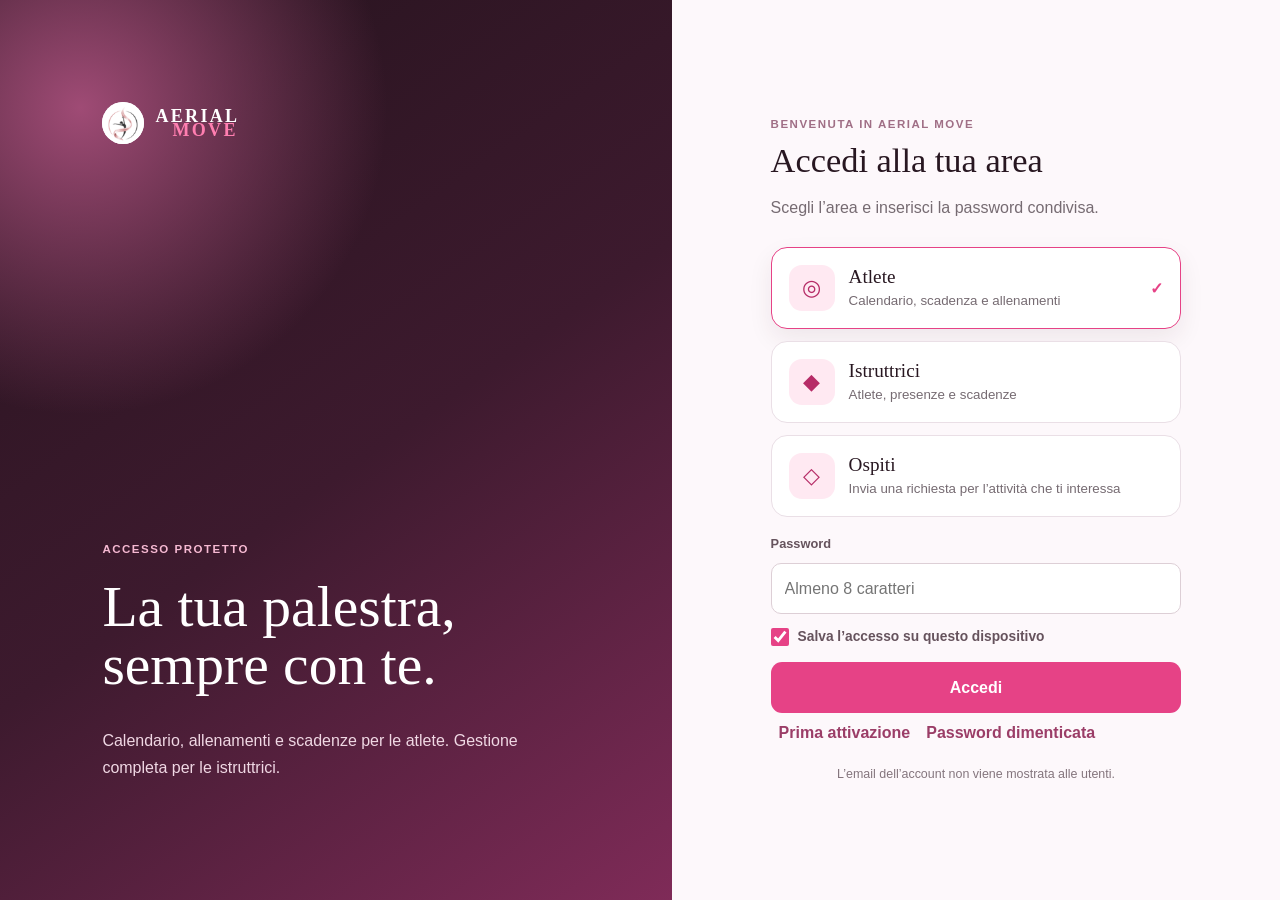
==== commit ad4cd2da: "Sposta automaticamente la prenotazione al nuovo turno dello stesso giorno" ====
--- a/index.html
+++ b/index.html
@@ -12,10 +12,10 @@
   <meta http-equiv="Expires" content="0">
   <link rel="apple-touch-icon" href="https://ztskaqyudcamdailxdef.supabase.co/functions/v1/aerial-move?asset=app-icon-v2">
   <link rel="icon" type="image/png" href="https://ztskaqyudcamdailxdef.supabase.co/functions/v1/aerial-move?asset=app-icon-v2">
-  <link rel="manifest" href="manifest.webmanifest?v=2026.11.18.81">
+  <link rel="manifest" href="manifest.webmanifest?v=2026.11.20.82">
   <title>Aerial Move</title>
-  <link rel="stylesheet" href="booking-calendar.css?v=2026.11.18.81">
-  <script src="booking-calendar.js?v=2026.11.18.81" defer></script>
+  <link rel="stylesheet" href="booking-calendar.css?v=2026.11.20.82">
+  <script src="booking-calendar.js?v=2026.11.20.82" defer></script>
   <style>
     :root{--ink:#281721;--wine:#311725;--pink:#e64286;--paper:#fffafd;--line:#eadfe6;--muted:#766b72;--good:#198258}
     *{box-sizing:border-box}body{margin:0;background:var(--paper);color:var(--ink);font:16px/1.45 Arial,sans-serif}button,input,textarea,select{font:inherit}button{cursor:pointer}
@@ -40,7 +40,7 @@
 <body>
   <div id="root"></div>
   <script>
-    const APP_VERSION='2026.11.18.81';
+    const APP_VERSION='2026.11.20.82';
     const STORAGE_KEY='aerial_move_session_v2';
     const state={role:'atlete',mode:'login',token:localStorage.getItem(STORAGE_KEY)||sessionStorage.getItem(STORAGE_KEY)||'',profile:null,tab:'home',athletes:[],editing:null,summary:null};
     let quickPaymentContext={athleteId:null,fromAthlete:false,dirty:false};
@@ -251,7 +251,7 @@
     function renderSubscription(){document.getElementById('content').innerHTML='<section class="card" style="max-width:700px"><p class="eyebrow">CODICE TESSERA</p><h2>Controlla la tua scadenza</h2><p class="muted">Inserisci il codice personale consegnato dalla palestra.</p><form class="lookup" onsubmit="lookupSubscription(event)"><input id="member-code" required minlength="8" autocomplete="off" placeholder="Codice tessera"><button>Mostra scadenza</button></form><div id="subscription-result"></div></section>'}
     function todayLocal(){const date=new Date();date.setMinutes(date.getMinutes()-date.getTimezoneOffset());return date.toISOString().slice(0,10)}
     function formatPilatesDate(value){return new Intl.DateTimeFormat('it-IT',{weekday:'long',day:'numeric',month:'long',year:'numeric'}).format(new Date(value+'T12:00:00'))}
-    function renderPilatesBooking(){const today=todayLocal(),activities=activityOptions.filter((option)=>option!=='Quota iscrizione');document.getElementById('content').innerHTML='<section class="card" style="max-width:900px"><div class="card-head"><div><p class="eyebrow">NOTIFICHE PRENOTAZIONI</p><h2>Avvisi dei nuovi turni Pilates</h2></div><button class="small-btn" id="push-enable" onclick="enablePushNotifications()">Attiva notifiche</button></div><p class="muted">Riceverai un avviso sul telefono quando le istruttrici pubblicano nuove date e nuovi orari.</p><div id="push-message"></div><div id="athlete-notifications"></div></section><section class="card" style="max-width:900px;margin-top:16px"><p class="eyebrow">PRENOTAZIONI A NUMERO CHIUSO</p><h2 id="pilates-booking-heading">Turni disponibili</h2><p class="muted">Scegli la data e il turno di Pilates Reformer o Bungee Fitness. I posti disponibili sono indicati per ciascun turno. La prenotazione chiude 2 ore prima dell’allenamento.</p><div class="am-booking-layout"><div id="pilates-calendar" class="am-cal-host"></div><div class="am-day-panel"><h3 id="pilates-day-title" class="am-day-title">Scegli un giorno</h3><label class="field" id="pilates-code-field" hidden><span>Codice tessera</span><input id="pilates-code" autocomplete="off" placeholder="Codice tessera" oninput="pilatesCodeChanged()"></label><input id="pilates-date" type="hidden"><div id="pilates-slots"><p class="am-day-placeholder">Tocca un giorno sul calendario per vedere attività e orari.</p></div></div></div><div id="pilates-message" aria-live="polite"></div></section><section class="card" style="max-width:760px;margin-top:16px"><p class="eyebrow">PRENOTAZIONE PERSONALE</p><h2>Lezione privata</h2><p class="muted">Scegli l’attività, la data e l’orario della lezione privata. L’attività deve essere presente nella tua scheda atleta.</p><form class="form-grid" style="margin-top:16px" onsubmit="bookPrivateLesson(event)"><label class="field"><span>Codice tessera</span><input id="private-code" autocomplete="off" placeholder="Codice tessera" required></label><label class="field"><span>Attività</span><select id="private-activity" required><option value="">Seleziona attività</option>'+activities.map((option)=>'<option value="'+esc(option)+'">'+esc(option)+'</option>').join('')+'</select></label><label class="field"><span>Data</span><input id="private-date" type="date" min="'+today+'" value="'+today+'" required></label><label class="field"><span>Orario</span><input id="private-time" type="time" step="900" required></label><label class="field full"><span>Nota facoltativa</span><input id="private-note" maxlength="300" placeholder="Eventuali indicazioni"></label><div class="field full"><button class="small-btn" id="private-book-button">Prenota lezione privata</button></div></form><div id="private-message"></div></section><section class="card" style="max-width:760px;margin-top:16px"><p class="eyebrow">GESTISCI LE PRENOTAZIONI</p><h2>Le mie prenotazioni</h2><p class="muted">Puoi annullare una prenotazione fino a 2 ore prima dell’inizio dell’allenamento.</p><form class="lookup" onsubmit="loadMyBookings(event)"><input id="my-bookings-code" required minlength="8" autocomplete="off" placeholder="Codice tessera"><button>Mostra prenotazioni</button></form><div id="my-bookings-list"></div></section>';loadPilatesSessions();loadAthleteNotifications();updatePushButton()}
+    function renderPilatesBooking(){const today=todayLocal(),activities=activityOptions.filter((option)=>option!=='Quota iscrizione');document.getElementById('content').innerHTML='<section class="card" style="max-width:900px"><div class="card-head"><div><p class="eyebrow">NOTIFICHE PRENOTAZIONI</p><h2>Avvisi dei nuovi turni Pilates</h2></div><button class="small-btn" id="push-enable" onclick="enablePushNotifications()">Attiva notifiche</button></div><p class="muted">Riceverai un avviso sul telefono quando le istruttrici pubblicano nuove date e nuovi orari.</p><div id="push-message"></div><div id="athlete-notifications"></div></section><section class="card" style="max-width:900px;margin-top:16px"><p class="eyebrow">PRENOTAZIONI A NUMERO CHIUSO</p><h2 id="pilates-booking-heading">Turni disponibili</h2><p class="muted">Scegli la data e il turno di Pilates Reformer o Bungee Fitness. I posti disponibili sono indicati per ciascun turno. La prenotazione chiude 2 ore prima dell’allenamento.</p><div class="am-booking-layout"><div id="pilates-calendar" class="am-cal-host"></div><div class="am-day-panel"><h3 id="pilates-day-title" class="am-day-title">Scegli un giorno</h3><label class="field" id="pilates-code-field" hidden><span>Codice tessera</span><input id="pilates-code" autocomplete="off" placeholder="Codice tessera" oninput="pilatesCodeChanged()"></label><input id="pilates-date" type="hidden"><div id="pilates-slots"><p class="am-day-placeholder">Tocca un giorno sul calendario per vedere attività e orari.</p></div></div></div><div id="pilates-message" aria-live="polite"></div></section><section class="card" style="max-width:760px;margin-top:16px"><p class="eyebrow">PRENOTAZIONE PERSONALE</p><h2>Lezione privata</h2><p class="muted">Scegli l’attività, la data e l’orario della lezione privata. L’attività deve essere presente nella tua scheda atleta.</p><form class="form-grid" style="margin-top:16px" onsubmit="bookPrivateLesson(event)"><label class="field"><span>Codice tessera</span><input id="private-code" autocomplete="off" placeholder="Codice tessera" required></label><label class="field"><span>Attività</span><select id="private-activity" required><option value="">Seleziona attività</option>'+activities.map((option)=>'<option value="'+esc(option)+'">'+esc(option)+'</option>').join('')+'</select></label><label class="field"><span>Data</span><input id="private-date" type="date" min="'+today+'" value="'+today+'" required></label><label class="field"><span>Orario</span><input id="private-time" type="time" step="900" required></label><label class="field full"><span>Nota facoltativa</span><input id="private-note" maxlength="300" placeholder="Eventuali indicazioni"></label><div class="field full"><button class="small-btn" id="private-book-button">Prenota lezione privata</button></div></form><div id="private-message"></div></section><section class="card" style="max-width:760px;margin-top:16px"><p class="eyebrow">GESTISCI LE PRENOTAZIONI</p><h2>Le mie prenotazioni</h2><p class="muted">Puoi annullare una prenotazione fino a 2 ore prima dell’inizio dell’allenamento. Se scegli un altro turno della stessa attività nello stesso giorno, resta valido il nuovo e il precedente viene liberato (prima del limite di 2 ore).</p><form class="lookup" onsubmit="loadMyBookings(event)"><input id="my-bookings-code" required minlength="8" autocomplete="off" placeholder="Codice tessera"><button>Mostra prenotazioni</button></form><div id="my-bookings-list"></div></section>';loadPilatesSessions();loadAthleteNotifications();updatePushButton()}
     async function loadPilatesSessions(){const select=document.getElementById('pilates-date'),box=document.getElementById('pilates-slots');if(!select||!box)return;try{const data=await server('pilates.sessions.list'),sessions=data.sessions||[],dates=[...new Set(sessions.map((item)=>item.session_date))];if(!dates.length){select.innerHTML='<option value="">Nessuna data disponibile</option>';box.innerHTML='<p class="notice">Le istruttrici non hanno ancora pubblicato nuovi turni.</p>';return}const current=dates.includes(select.value)?select.value:dates[0];select.innerHTML=dates.map((date)=>{const locations=[...new Set(sessions.filter((item)=>item.session_date===date).map((item)=>item.location).filter(Boolean))];return '<option value="'+date+'" '+(date===current?'selected':'')+'>'+esc(formatPilatesDate(date)+(locations.length===1?' · '+locations[0]:''))+'</option>'}).join('');loadPilatesSlots()}catch(error){select.innerHTML='<option value="">Date non disponibili</option>';box.innerHTML='<p class="notice error">'+esc(error.message||'Non è stato possibile caricare le date disponibili.')+'</p>'}}
     function pilatesCodeChanged(){clearTimeout(pilatesCodeTimer);pilatesAvailabilityRequest++;const message=document.getElementById('pilates-message');if(message&&!pilatesBookingInFlight)message.innerHTML='';pilatesCodeTimer=setTimeout(()=>loadPilatesSlots(),350)}
     function pilatesSlotCard(slot){
@@ -279,7 +279,7 @@
       message.innerHTML='<p class="notice">Prenotazione in corso…</p>';
       try{
         const result=await server('pilates.book',{membershipCode:code,bookingDate:date,timeSlot});
-        message.innerHTML='<p class="notice">'+(result.alreadyBooked?'La tua prenotazione è già confermata':'Prenotazione confermata')+' per <b>'+esc(formatPilatesDate(date)+' · '+timeSlot)+'</b>.'+(result.alreadyBooked?' Non è stato creato alcun duplicato.':'')+'</p>';
+        message.innerHTML='<p class="notice">'+(result.alreadyBooked?'La tua prenotazione è già confermata':result.replaced?'Prenotazione spostata':'Prenotazione confermata')+' per <b>'+esc(formatPilatesDate(date)+' · '+timeSlot)+'</b>.'+(result.alreadyBooked?' Non è stato creato alcun duplicato.':result.replaced?' Il turno precedente'+(result.previous_time_slot?' ('+esc(result.previous_time_slot)+')':'')+' è stato annullato.':'')+'</p>';
         const myCode=document.getElementById('my-bookings-code');if(myCode){myCode.value=code;await loadMyBookings()}
       }catch(error){message.innerHTML='<p class="notice error">'+esc(error.message||'Non è stato possibile verificare la prenotazione. Controlla Le mie prenotazioni prima di riprovare.')+'</p>'}
       finally{pilatesBookingInFlight=false;codeInput.disabled=false;dateInput.disabled=false;if(document.getElementById('pilates-slots'))await loadPilatesSlots()}
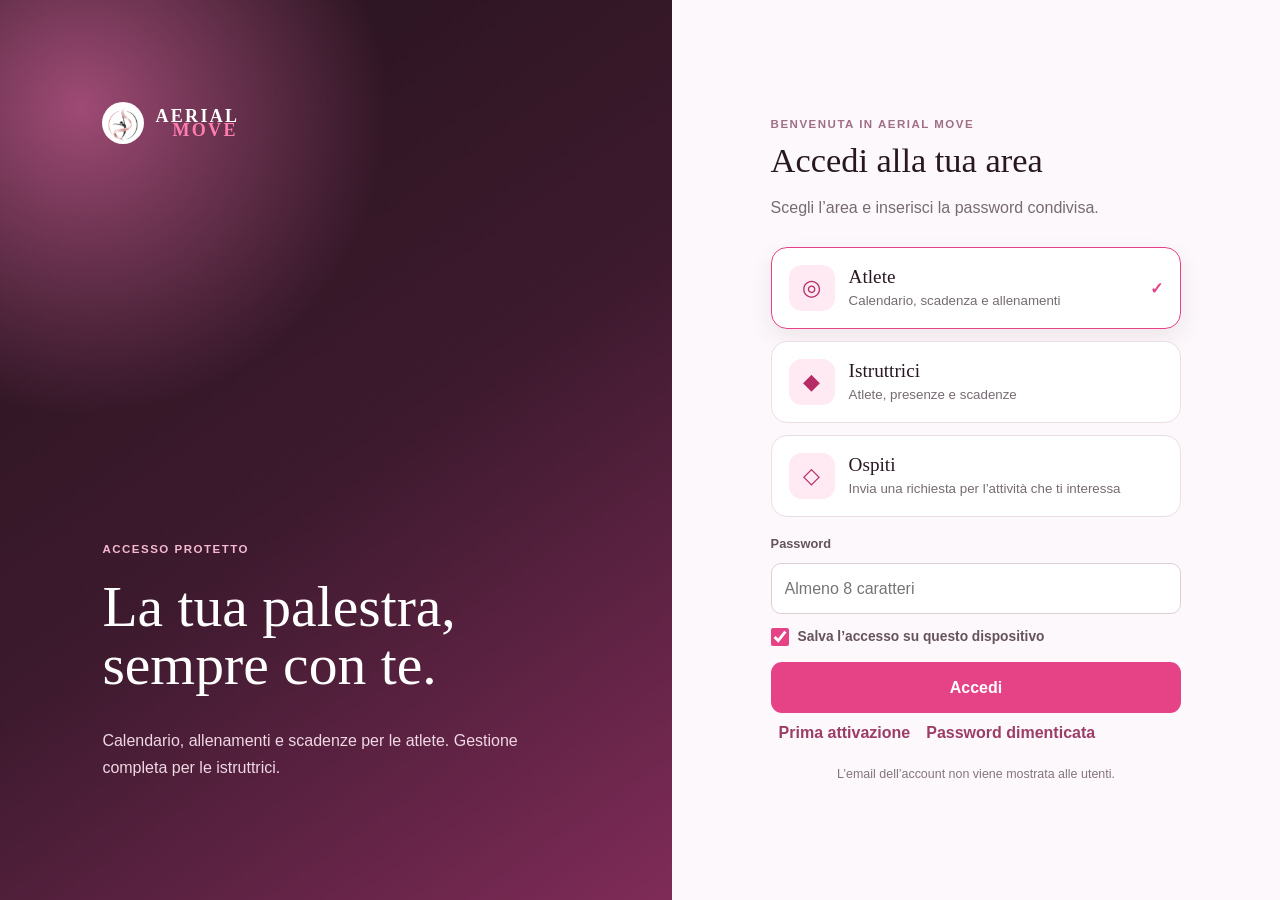
==== commit 1cace411: "Set Bungee Fly packages to 8 lessons and refresh app version" ====
--- a/index.html
+++ b/index.html
@@ -12,10 +12,10 @@
   <meta http-equiv="Expires" content="0">
   <link rel="apple-touch-icon" href="https://ztskaqyudcamdailxdef.supabase.co/functions/v1/aerial-move?asset=app-icon-v2">
   <link rel="icon" type="image/png" href="https://ztskaqyudcamdailxdef.supabase.co/functions/v1/aerial-move?asset=app-icon-v2">
-  <link rel="manifest" href="manifest.webmanifest?v=2026.11.20.82">
+  <link rel="manifest" href="manifest.webmanifest?v=2026.11.26.85">
   <title>Aerial Move</title>
-  <link rel="stylesheet" href="booking-calendar.css?v=2026.11.20.82">
-  <script src="booking-calendar.js?v=2026.11.20.82" defer></script>
+  <link rel="stylesheet" href="booking-calendar.css?v=2026.11.26.85">
+  <script src="booking-calendar.js?v=2026.11.26.85" defer></script>
   <style>
     :root{--ink:#281721;--wine:#311725;--pink:#e64286;--paper:#fffafd;--line:#eadfe6;--muted:#766b72;--good:#198258}
     *{box-sizing:border-box}body{margin:0;background:var(--paper);color:var(--ink);font:16px/1.45 Arial,sans-serif}button,input,textarea,select{font:inherit}button{cursor:pointer}
@@ -40,7 +40,7 @@
 <body>
   <div id="root"></div>
   <script>
-    const APP_VERSION='2026.11.20.82';
+    const APP_VERSION='2026.11.26.85';
     const STORAGE_KEY='aerial_move_session_v2';
     const state={role:'atlete',mode:'login',token:localStorage.getItem(STORAGE_KEY)||sessionStorage.getItem(STORAGE_KEY)||'',profile:null,tab:'home',athletes:[],editing:null,summary:null};
     let quickPaymentContext={athleteId:null,fromAthlete:false,dirty:false};
@@ -154,7 +154,7 @@
     function formatRequestDate(value){if(!value)return '';return new Intl.DateTimeFormat('it-IT',{day:'2-digit',month:'2-digit',year:'numeric',hour:'2-digit',minute:'2-digit'}).format(new Date(value))}
     async function updateInformationRequest(id,status){try{await server('request.status',{id,status});renderInstructorRequests()}catch{alert('Non è stato possibile aggiornare la richiesta.')}}
     function renderGuestPublic(){
-      root.innerHTML='<main class="auth"><section class="auth-copy"><div class="brand"><img src="aerial-move-logo.png" alt="Logo Aerial Move"><b>AERIAL<i>MOVE</i></b></div><p class="eyebrow" style="color:#f6b9d2">AREA OSPITI</p><h1>Prenota Pilates Reformer.</h1><p>Scegli uno degli orari disponibili, poi inserisci nome e cognome. La prenotazione arriverà direttamente alle istruttrici.</p></section><section class="auth-panel"><p class="eyebrow">PRENOTAZIONE OSPITE</p><h2>Pilates Reformer</h2><p class="muted">Non serve password né codice tessera.</p><form class="auth-form" style="margin-top:20px" onsubmit="bookGuestReformer(event)"><label for="guest-first-name">Nome</label><input id="guest-first-name" maxlength="100" autocomplete="given-name" required placeholder="Il tuo nome"><label for="guest-last-name">Cognome</label><input id="guest-last-name" maxlength="100" autocomplete="family-name" required placeholder="Il tuo cognome"><label for="guest-reformer-session">Data e orario</label><select id="guest-reformer-session" required style="width:100%;padding:13px;border:1px solid #ddcfd6;border-radius:10px;background:#fff"><option value="">Caricamento turni…</option></select><button class="primary" id="guest-request-send" type="submit">Prenota Pilates Reformer</button></form><div id="guest-request-feedback" aria-live="polite"></div><button class="link" type="button" onclick="leaveGuestArea()">Torna alle aree di accesso</button></section></main>';loadGuestReformerSessions();
+      root.innerHTML='<main class="auth"><section class="auth-copy"><div class="brand"><img src="aerial-move-logo.png" alt="Logo Aerial Move"><b>AERIAL<i>MOVE</i></b></div><p class="eyebrow" style="color:#f6b9d2">AREA OSPITI</p><h1>Prenota Pilates Reformer.</h1><p>Scegli uno degli orari disponibili, poi inserisci nome e cognome. La prenotazione arriverà direttamente alle istruttrici.</p></section><section class="auth-panel"><p class="eyebrow">PRENOTAZIONE OSPITE</p><h2>Pilates Reformer</h2><p class="muted">Non serve password né codice tessera. Se cambi turno nello stesso giorno, resta valida solo l’ultima prenotazione. Il cambio va fatto almeno tre ore prima del turno precedente.</p><form class="auth-form" style="margin-top:20px" onsubmit="bookGuestReformer(event)"><label for="guest-first-name">Nome</label><input id="guest-first-name" maxlength="100" autocomplete="given-name" required placeholder="Il tuo nome"><label for="guest-last-name">Cognome</label><input id="guest-last-name" maxlength="100" autocomplete="family-name" required placeholder="Il tuo cognome"><label for="guest-reformer-session">Data e orario</label><select id="guest-reformer-session" required style="width:100%;padding:13px;border:1px solid #ddcfd6;border-radius:10px;background:#fff"><option value="">Caricamento turni…</option></select><button class="primary" id="guest-request-send" type="submit">Prenota Pilates Reformer</button></form><div id="guest-request-feedback" aria-live="polite"></div><button class="link" type="button" onclick="leaveGuestArea()">Torna alle aree di accesso</button></section></main>';loadGuestReformerSessions();
     }
     async function loadGuestReformerSessions(){
       const select=document.getElementById('guest-reformer-session'),feedback=document.getElementById('guest-request-feedback');if(!select)return;
@@ -166,7 +166,7 @@
       const firstName=document.getElementById('guest-first-name').value.trim(),lastName=document.getElementById('guest-last-name').value.trim(),sessionId=document.getElementById('guest-reformer-session').value,feedback=document.getElementById('guest-request-feedback'),button=document.getElementById('guest-request-send');
       if(!firstName||!lastName||!sessionId){feedback.innerHTML='<p class="notice error">Completa nome, cognome e seleziona un orario.</p>';return}
       button.disabled=true;button.textContent='Prenotazione…';
-      try{const result=await server('guest.reformer.book',{firstName,lastName,sessionId:Number(sessionId)});event.target.reset();feedback.innerHTML='<p class="notice">'+(result.alreadyBooked?'La prenotazione è già confermata. Nessun duplicato creato.':'Prenotazione effettuata con successo.')+(result.booking?' <b>'+esc(formatPilatesDate(result.booking.booking_date)+' · '+result.booking.time_slot)+'</b>.':'')+'</p>';loadGuestReformerSessions()}
+      try{const result=await server('guest.reformer.book',{firstName,lastName,sessionId:Number(sessionId)});event.target.reset();feedback.innerHTML='<p class="notice">'+(result.alreadyBooked?'La prenotazione è già confermata. Nessun duplicato creato.':result.replaced?'Prenotazione spostata. Il turno precedente è stato liberato.':'Prenotazione effettuata con successo.')+(result.booking?' <b>'+esc(formatPilatesDate(result.booking.booking_date)+' · '+result.booking.time_slot)+'</b>.':'')+'</p>';loadGuestReformerSessions()}
       catch(error){feedback.innerHTML='<p class="notice error">'+esc(error.message||'Non è stato possibile completare la prenotazione.')+'</p>'}
       finally{button.disabled=false;button.textContent='Prenota Pilates Reformer'}
     }
@@ -251,7 +251,7 @@
     function renderSubscription(){document.getElementById('content').innerHTML='<section class="card" style="max-width:700px"><p class="eyebrow">CODICE TESSERA</p><h2>Controlla la tua scadenza</h2><p class="muted">Inserisci il codice personale consegnato dalla palestra.</p><form class="lookup" onsubmit="lookupSubscription(event)"><input id="member-code" required minlength="8" autocomplete="off" placeholder="Codice tessera"><button>Mostra scadenza</button></form><div id="subscription-result"></div></section>'}
     function todayLocal(){const date=new Date();date.setMinutes(date.getMinutes()-date.getTimezoneOffset());return date.toISOString().slice(0,10)}
     function formatPilatesDate(value){return new Intl.DateTimeFormat('it-IT',{weekday:'long',day:'numeric',month:'long',year:'numeric'}).format(new Date(value+'T12:00:00'))}
-    function renderPilatesBooking(){const today=todayLocal(),activities=activityOptions.filter((option)=>option!=='Quota iscrizione');document.getElementById('content').innerHTML='<section class="card" style="max-width:900px"><div class="card-head"><div><p class="eyebrow">NOTIFICHE PRENOTAZIONI</p><h2>Avvisi dei nuovi turni Pilates</h2></div><button class="small-btn" id="push-enable" onclick="enablePushNotifications()">Attiva notifiche</button></div><p class="muted">Riceverai un avviso sul telefono quando le istruttrici pubblicano nuove date e nuovi orari.</p><div id="push-message"></div><div id="athlete-notifications"></div></section><section class="card" style="max-width:900px;margin-top:16px"><p class="eyebrow">PRENOTAZIONI A NUMERO CHIUSO</p><h2 id="pilates-booking-heading">Turni disponibili</h2><p class="muted">Scegli la data e il turno di Pilates Reformer o Bungee Fitness. I posti disponibili sono indicati per ciascun turno. La prenotazione chiude 2 ore prima dell’allenamento.</p><div class="am-booking-layout"><div id="pilates-calendar" class="am-cal-host"></div><div class="am-day-panel"><h3 id="pilates-day-title" class="am-day-title">Scegli un giorno</h3><label class="field" id="pilates-code-field" hidden><span>Codice tessera</span><input id="pilates-code" autocomplete="off" placeholder="Codice tessera" oninput="pilatesCodeChanged()"></label><input id="pilates-date" type="hidden"><div id="pilates-slots"><p class="am-day-placeholder">Tocca un giorno sul calendario per vedere attività e orari.</p></div></div></div><div id="pilates-message" aria-live="polite"></div></section><section class="card" style="max-width:760px;margin-top:16px"><p class="eyebrow">PRENOTAZIONE PERSONALE</p><h2>Lezione privata</h2><p class="muted">Scegli l’attività, la data e l’orario della lezione privata. L’attività deve essere presente nella tua scheda atleta.</p><form class="form-grid" style="margin-top:16px" onsubmit="bookPrivateLesson(event)"><label class="field"><span>Codice tessera</span><input id="private-code" autocomplete="off" placeholder="Codice tessera" required></label><label class="field"><span>Attività</span><select id="private-activity" required><option value="">Seleziona attività</option>'+activities.map((option)=>'<option value="'+esc(option)+'">'+esc(option)+'</option>').join('')+'</select></label><label class="field"><span>Data</span><input id="private-date" type="date" min="'+today+'" value="'+today+'" required></label><label class="field"><span>Orario</span><input id="private-time" type="time" step="900" required></label><label class="field full"><span>Nota facoltativa</span><input id="private-note" maxlength="300" placeholder="Eventuali indicazioni"></label><div class="field full"><button class="small-btn" id="private-book-button">Prenota lezione privata</button></div></form><div id="private-message"></div></section><section class="card" style="max-width:760px;margin-top:16px"><p class="eyebrow">GESTISCI LE PRENOTAZIONI</p><h2>Le mie prenotazioni</h2><p class="muted">Puoi annullare una prenotazione fino a 2 ore prima dell’inizio dell’allenamento. Se scegli un altro turno della stessa attività nello stesso giorno, resta valido il nuovo e il precedente viene liberato (prima del limite di 2 ore).</p><form class="lookup" onsubmit="loadMyBookings(event)"><input id="my-bookings-code" required minlength="8" autocomplete="off" placeholder="Codice tessera"><button>Mostra prenotazioni</button></form><div id="my-bookings-list"></div></section>';loadPilatesSessions();loadAthleteNotifications();updatePushButton()}
+    function renderPilatesBooking(){const today=todayLocal(),activities=activityOptions.filter((option)=>option!=='Quota iscrizione');document.getElementById('content').innerHTML='<section class="card" style="max-width:900px"><div class="card-head"><div><p class="eyebrow">NOTIFICHE PRENOTAZIONI</p><h2>Avvisi dei nuovi turni Pilates</h2></div><button class="small-btn" id="push-enable" onclick="enablePushNotifications()">Attiva notifiche</button></div><p class="muted">Riceverai un avviso sul telefono quando le istruttrici pubblicano nuove date e nuovi orari.</p><div id="push-message"></div><div id="athlete-notifications"></div></section><section class="card" style="max-width:900px;margin-top:16px"><p class="eyebrow">PRENOTAZIONI A NUMERO CHIUSO</p><h2 id="pilates-booking-heading">Turni disponibili</h2><p class="muted">Scegli la data e il turno di Pilates Reformer o Bungee Fitness. I posti disponibili sono indicati per ciascun turno. La prenotazione chiude 2 ore prima dell’allenamento.</p><div class="am-booking-layout"><div id="pilates-calendar" class="am-cal-host"></div><div class="am-day-panel"><h3 id="pilates-day-title" class="am-day-title">Scegli un giorno</h3><label class="field" id="pilates-code-field" hidden><span>Codice tessera</span><input id="pilates-code" autocomplete="off" placeholder="Codice tessera" oninput="pilatesCodeChanged()"></label><input id="pilates-date" type="hidden"><div id="pilates-slots"><p class="am-day-placeholder">Tocca un giorno sul calendario per vedere attività e orari.</p></div></div></div><div id="pilates-message" aria-live="polite"></div></section><section class="card" style="max-width:760px;margin-top:16px"><p class="eyebrow">PRENOTAZIONE PERSONALE</p><h2>Lezione privata</h2><p class="muted">Scegli l’attività, la data e l’orario della lezione privata. L’attività deve essere presente nella tua scheda atleta.</p><form class="form-grid" style="margin-top:16px" onsubmit="bookPrivateLesson(event)"><label class="field"><span>Codice tessera</span><input id="private-code" autocomplete="off" placeholder="Codice tessera" required></label><label class="field"><span>Attività</span><select id="private-activity" required><option value="">Seleziona attività</option>'+activities.map((option)=>'<option value="'+esc(option)+'">'+esc(option)+'</option>').join('')+'</select></label><label class="field"><span>Data</span><input id="private-date" type="date" min="'+today+'" value="'+today+'" required></label><label class="field"><span>Orario</span><input id="private-time" type="time" step="900" required></label><label class="field full"><span>Nota facoltativa</span><input id="private-note" maxlength="300" placeholder="Eventuali indicazioni"></label><div class="field full"><button class="small-btn" id="private-book-button">Prenota lezione privata</button></div></form><div id="private-message"></div></section><section class="card" style="max-width:760px;margin-top:16px"><p class="eyebrow">GESTISCI LE PRENOTAZIONI</p><h2>Le mie prenotazioni</h2><p class="muted">Puoi annullare o cambiare turno fino a 3 ore prima dell’inizio della lezione già prenotata. Se non ti presenti senza annullare, la lezione prenotata viene comunque scalata dal pacchetto. Se scegli un altro turno della stessa attività nello stesso giorno, resta valido solo il nuovo.</p><form class="lookup" onsubmit="loadMyBookings(event)"><input id="my-bookings-code" required minlength="8" autocomplete="off" placeholder="Codice tessera"><button>Mostra prenotazioni</button></form><div id="my-bookings-list"></div></section>';loadPilatesSessions();loadAthleteNotifications();updatePushButton()}
     async function loadPilatesSessions(){const select=document.getElementById('pilates-date'),box=document.getElementById('pilates-slots');if(!select||!box)return;try{const data=await server('pilates.sessions.list'),sessions=data.sessions||[],dates=[...new Set(sessions.map((item)=>item.session_date))];if(!dates.length){select.innerHTML='<option value="">Nessuna data disponibile</option>';box.innerHTML='<p class="notice">Le istruttrici non hanno ancora pubblicato nuovi turni.</p>';return}const current=dates.includes(select.value)?select.value:dates[0];select.innerHTML=dates.map((date)=>{const locations=[...new Set(sessions.filter((item)=>item.session_date===date).map((item)=>item.location).filter(Boolean))];return '<option value="'+date+'" '+(date===current?'selected':'')+'>'+esc(formatPilatesDate(date)+(locations.length===1?' · '+locations[0]:''))+'</option>'}).join('');loadPilatesSlots()}catch(error){select.innerHTML='<option value="">Date non disponibili</option>';box.innerHTML='<p class="notice error">'+esc(error.message||'Non è stato possibile caricare le date disponibili.')+'</p>'}}
     function pilatesCodeChanged(){clearTimeout(pilatesCodeTimer);pilatesAvailabilityRequest++;const message=document.getElementById('pilates-message');if(message&&!pilatesBookingInFlight)message.innerHTML='';pilatesCodeTimer=setTimeout(()=>loadPilatesSlots(),350)}
     function pilatesSlotCard(slot){
@@ -335,7 +335,7 @@
     function normalizePrice(value){const cleaned=String(value??'').trim().replace(/\s+/g,'').replace(',','.');if(!cleaned)return '';if(!/^\d+(?:\.\d{1,2})?$/.test(cleaned))return null;const amount=Number(cleaned);return Number.isFinite(amount)&&amount>=0&&amount<=99999999.99?String(amount):null}
     function medicalStatus(value){if(!value)return '<span class="status neutral">Data non inserita</span>';const today=new Date();today.setHours(0,0,0,0);const expires=new Date(value+'T12:00:00');const days=Math.ceil((expires-today)/86400000);if(days<0)return '<span class="status danger">Scaduto da '+Math.abs(days)+' giorni</span>';if(days===0)return '<span class="status danger">Scade oggi</span>';if(days<=30)return '<span class="status warn">Scade tra '+days+' giorni</span>';return '<span class="status">Valido fino al '+fmt(value)+'</span>'}
     function subscriptionStatus(value){if(!value)return '<span class="status neutral">Data non inserita</span>';const today=new Date();today.setHours(0,0,0,0);const expires=new Date(value+'T12:00:00');const days=Math.ceil((expires-today)/86400000);if(days<0)return '<span class="status danger">⚠ Abbonamento scaduto da '+Math.abs(days)+' giorni</span>';if(days===0)return '<span class="status danger">⚠ Abbonamento scade oggi</span>';if(days<=7)return '<span class="status warn">⚠ Abbonamento scade tra '+days+' giorni</span>';return '<span class="status">Valido fino al '+fmt(value)+'</span>'}
-    function packageFields(a){return '<fieldset class="field full"><span>Pacchetti a lezioni · validità massima 2 mesi</span><small class="muted">Compila soltanto la data relativa alle attività selezionate. Per rinnovare un pacchetto, inserisci la nuova data di inizio.</small><div class="form-grid"><label class="field"><span>Pilates Base · 6 lezioni</span><input id="f-pilates_base_started_on" type="date" value="'+esc(a.pilates_base_started_on||'')+'"><small class="muted">Data di inizio del pacchetto.</small></label><label class="field"><span>Pilates Plus · 8 lezioni</span><input id="f-pilates_plus_started_on" type="date" value="'+esc(a.pilates_plus_started_on||'')+'"><small class="muted">Data di inizio del pacchetto.</small></label><label class="field"><span>Bungee Fly · 6 lezioni</span><input id="f-bungee_fly_started_on" type="date" value="'+esc(a.bungee_fly_started_on||'')+'"><small class="muted">Data di inizio del pacchetto.</small></label></div></fieldset>'}
+    function packageFields(a){return '<fieldset class="field full"><span>Pacchetti a lezioni · validità massima 2 mesi</span><small class="muted">Compila soltanto la data relativa alle attività selezionate. Per rinnovare un pacchetto, inserisci la nuova data di inizio.</small><div class="form-grid"><label class="field"><span>Pilates Base · 6 lezioni</span><input id="f-pilates_base_started_on" type="date" value="'+esc(a.pilates_base_started_on||'')+'"><small class="muted">Data di inizio del pacchetto.</small></label><label class="field"><span>Pilates Plus · 8 lezioni</span><input id="f-pilates_plus_started_on" type="date" value="'+esc(a.pilates_plus_started_on||'')+'"><small class="muted">Data di inizio del pacchetto.</small></label><label class="field"><span>Bungee Fly · 8 lezioni</span><input id="f-bungee_fly_started_on" type="date" value="'+esc(a.bungee_fly_started_on||'')+'"><small class="muted">Data di inizio del pacchetto.</small></label></div></fieldset>'}
     function currentMonthKey(){return todayLocal().slice(0,7)}
     function monthLabel(monthKey){if(!/^\d{4}-\d{2}$/.test(String(monthKey||'')))return '';const label=new Intl.DateTimeFormat('it-IT',{month:'long',year:'numeric'}).format(new Date(monthKey+'-01T12:00:00'));return label.charAt(0).toUpperCase()+label.slice(1)}
     function renderUnpaidPayments(){const month=currentMonthKey();document.getElementById('content').innerHTML='<section class="card"><div class="card-head"><div><p class="eyebrow">CONTROLLO QUOTE</p><h2>Quote mensili e iscrizioni mancanti</h2></div><button class="small-btn" onclick="loadUnpaidPayments()">Aggiorna elenco</button></div><p class="muted">Per ogni persona trovi prima le quote attività mancanti e, subito sotto, la quota d’iscrizione.</p><div class="form-grid" style="margin-top:16px"><label class="field" style="max-width:280px"><span>Mese da controllare per le quote attività</span><input id="unpaid-month" type="month" value="'+month+'" onchange="loadUnpaidPayments()"></label></div></section><div id="unpaid-payments-list"><section class="card" style="margin-top:16px"><p class="muted">Controllo quote in corso…</p></section></div>';loadUnpaidPayments()}
